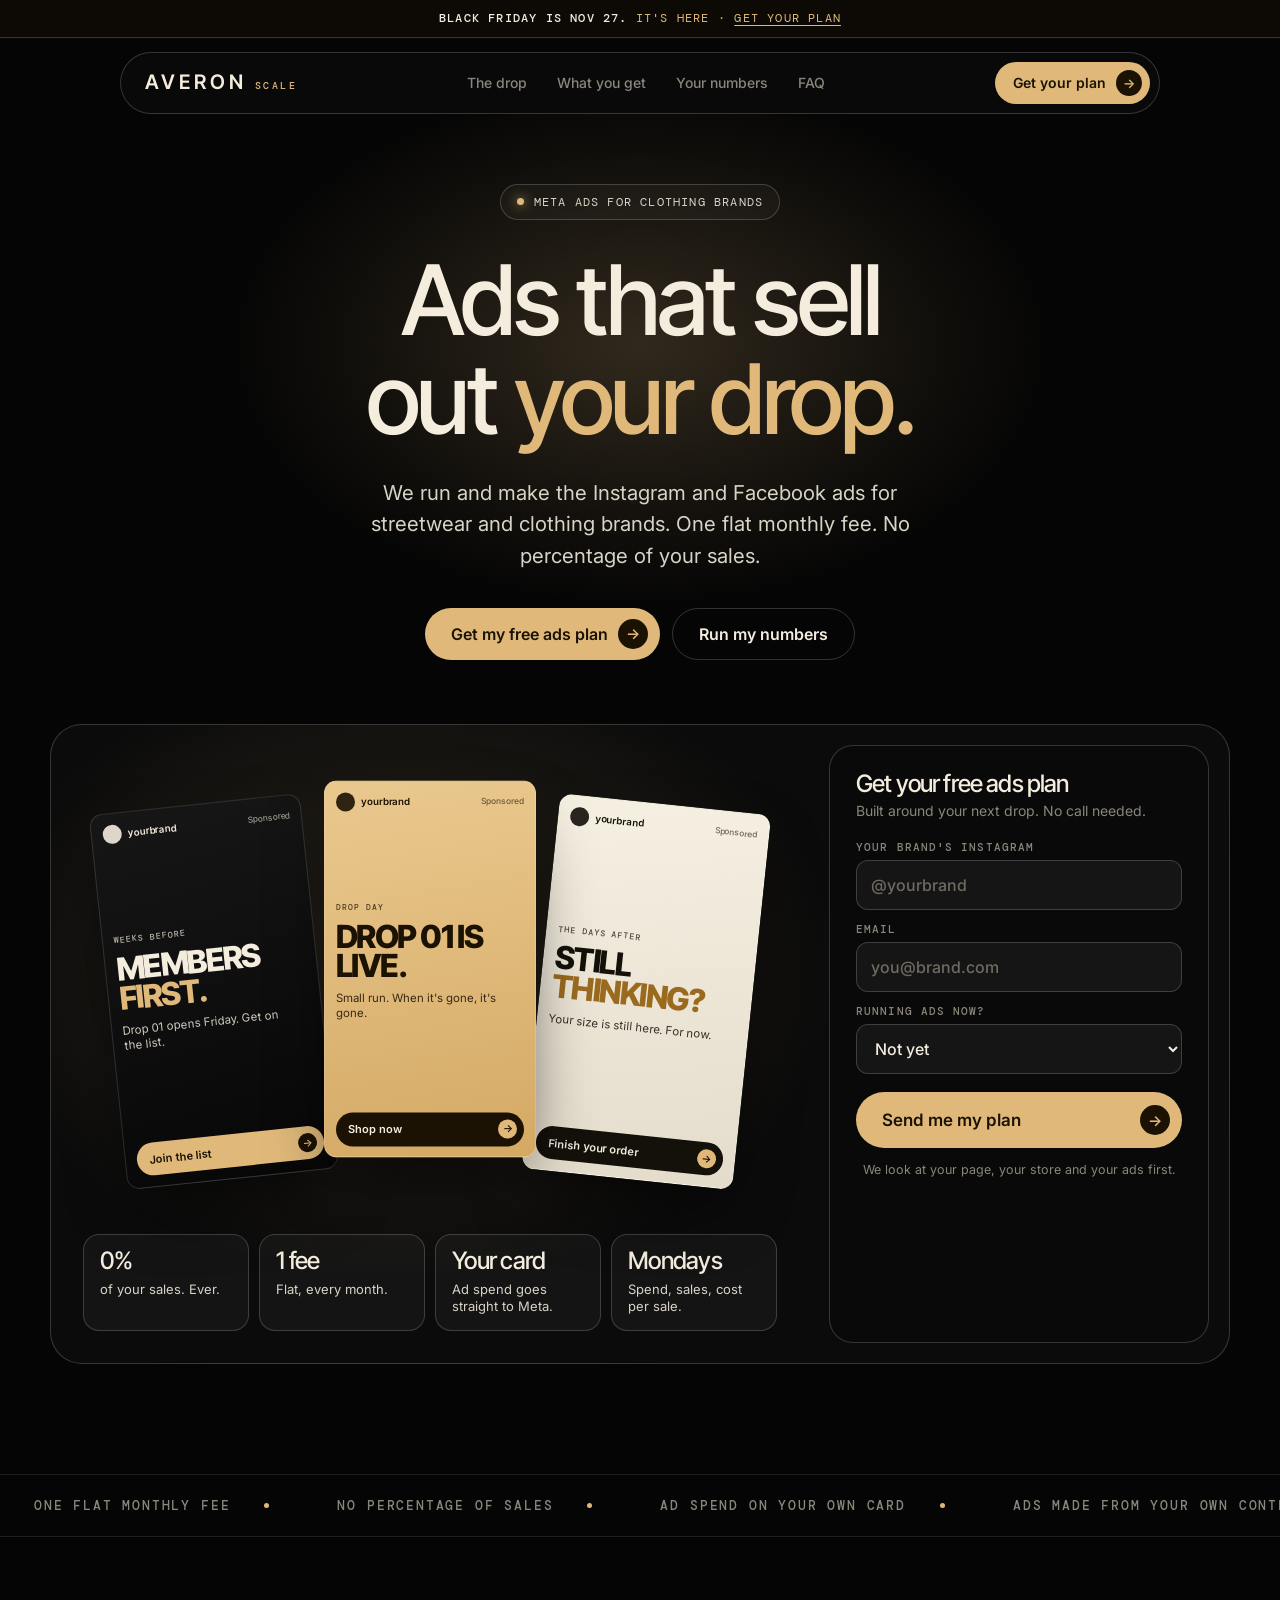
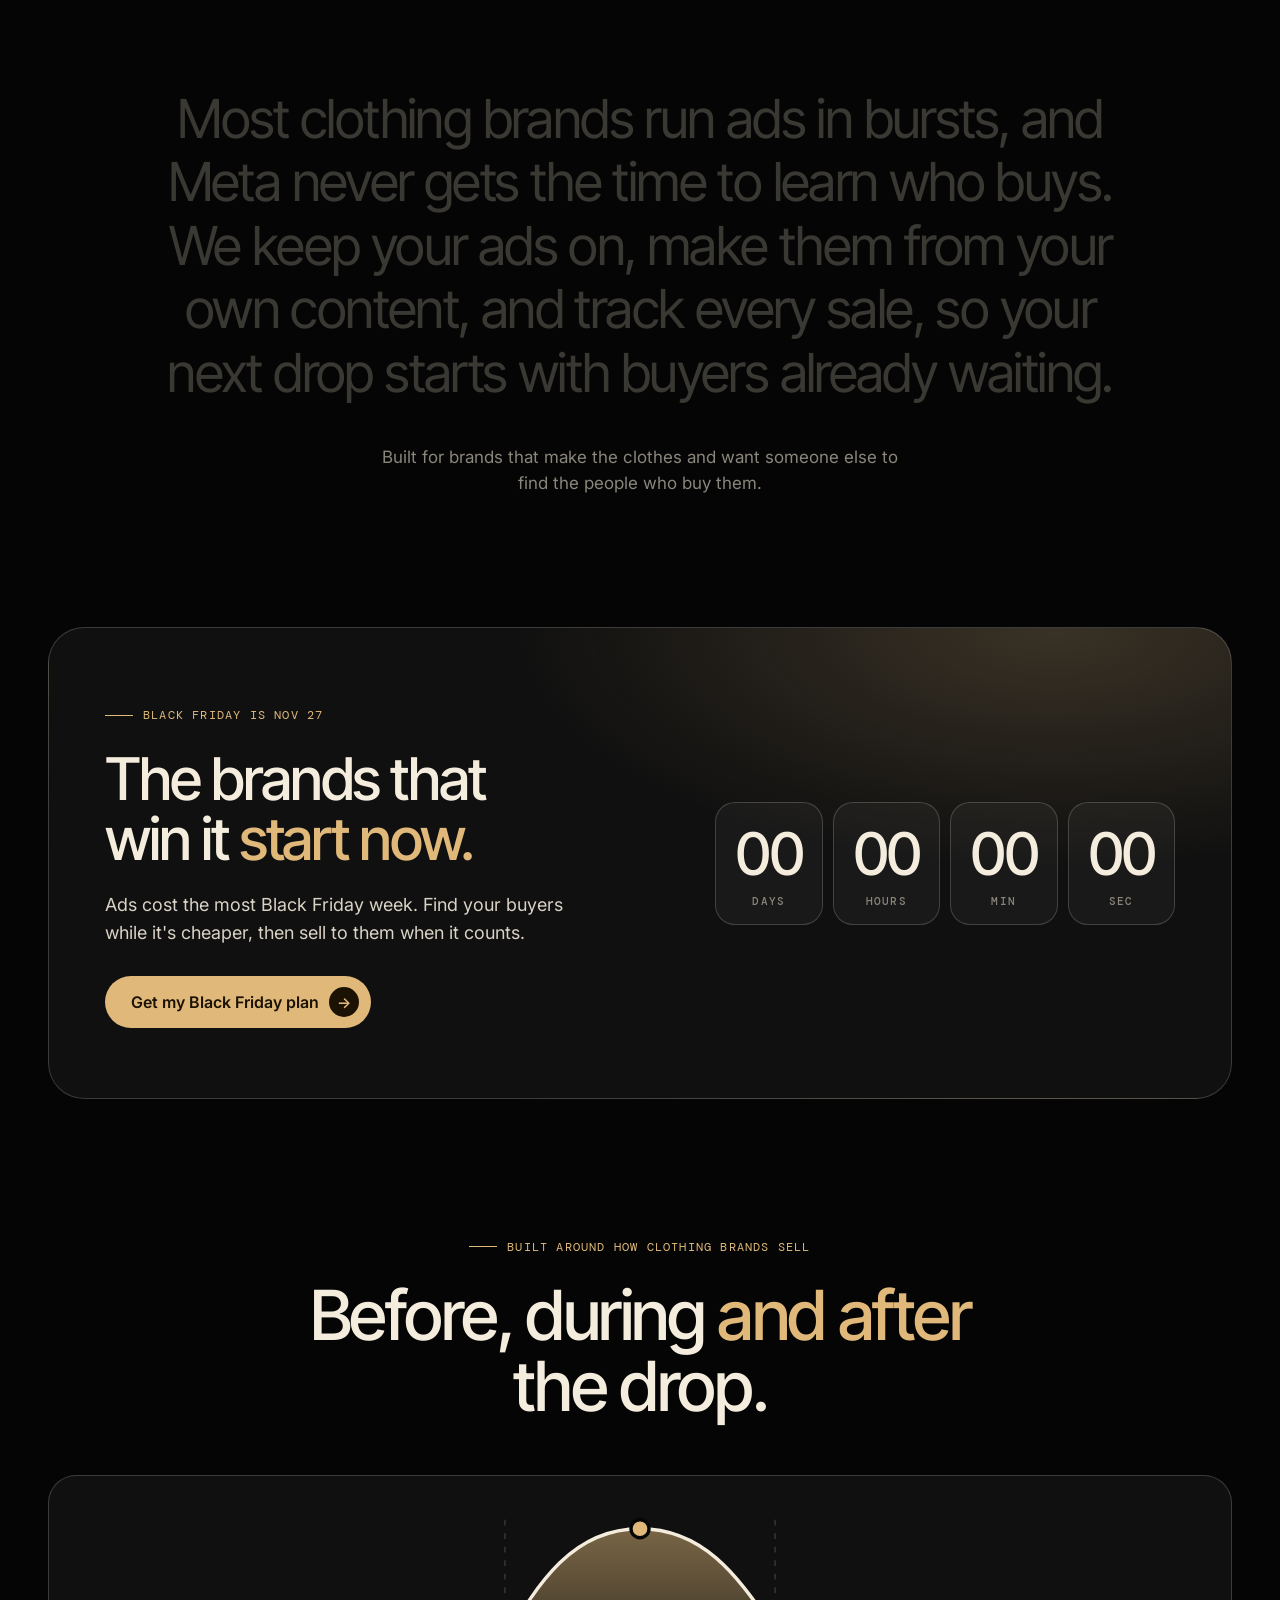
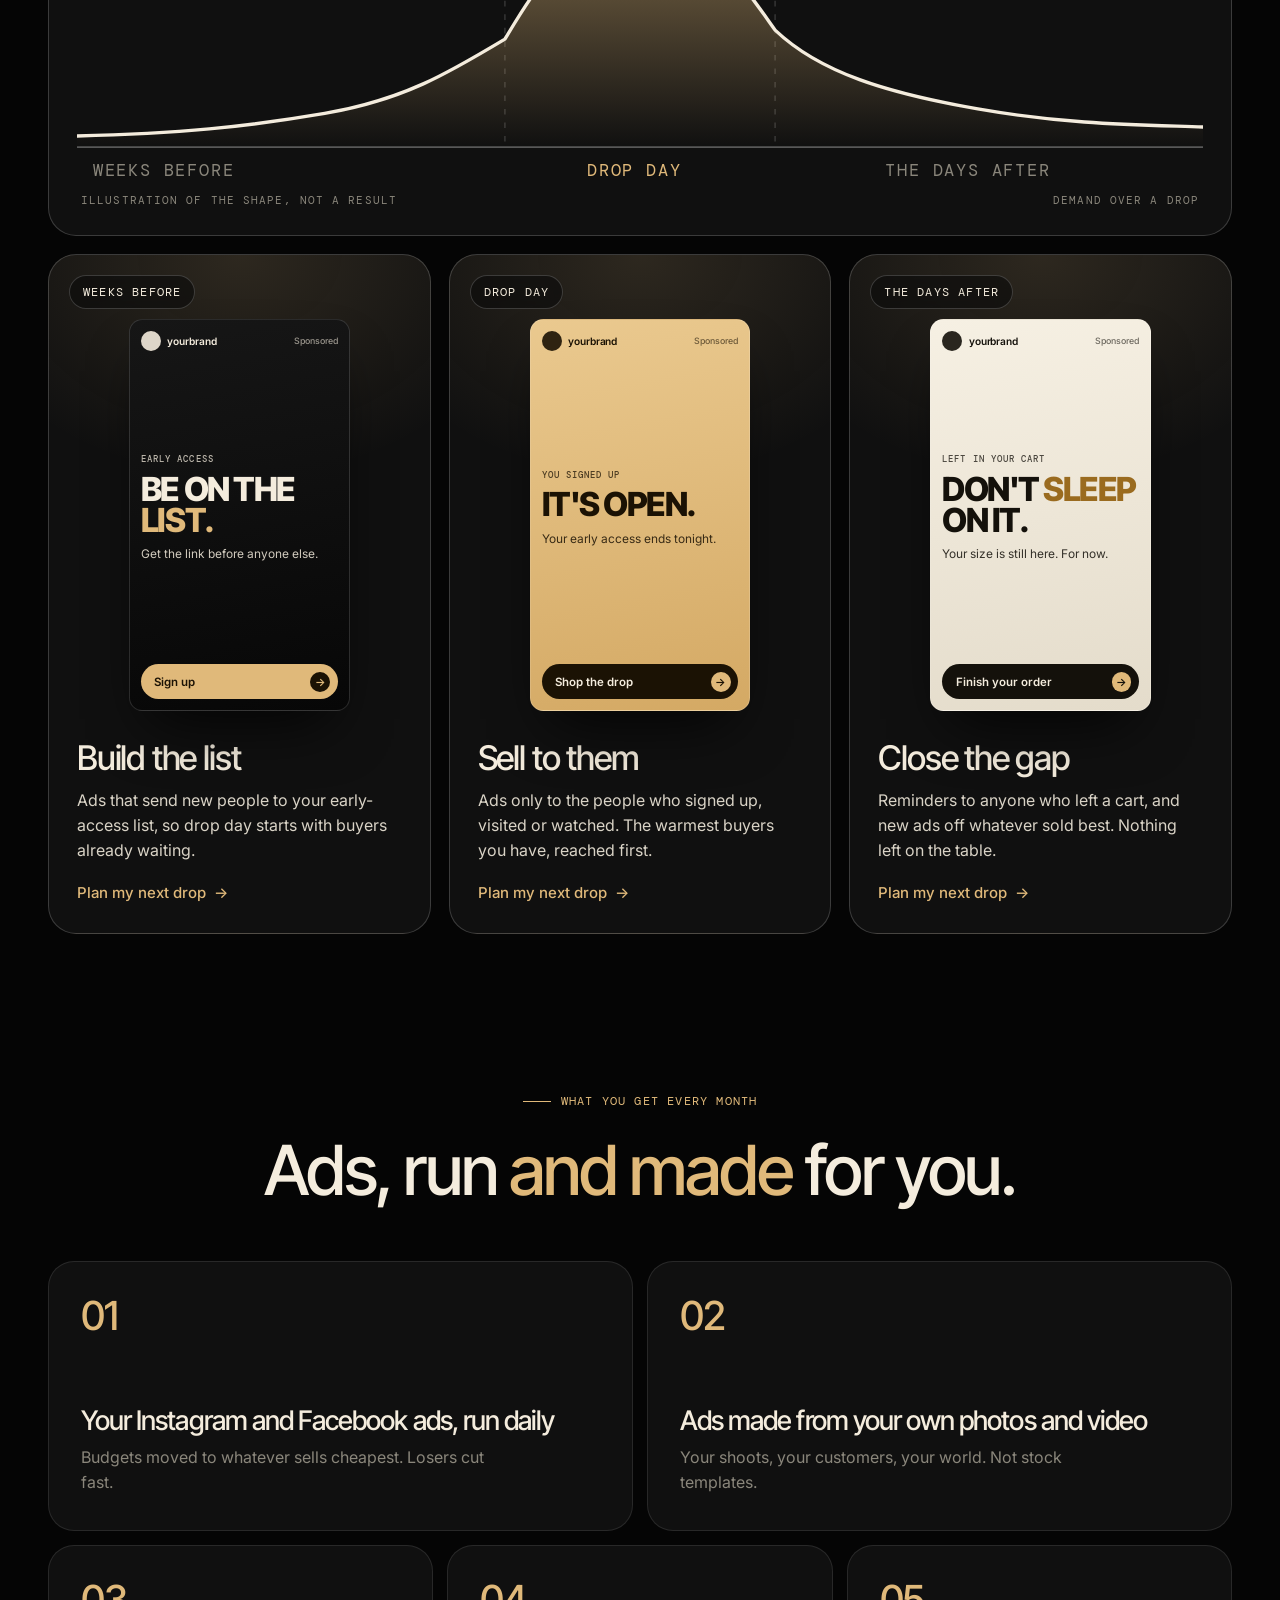
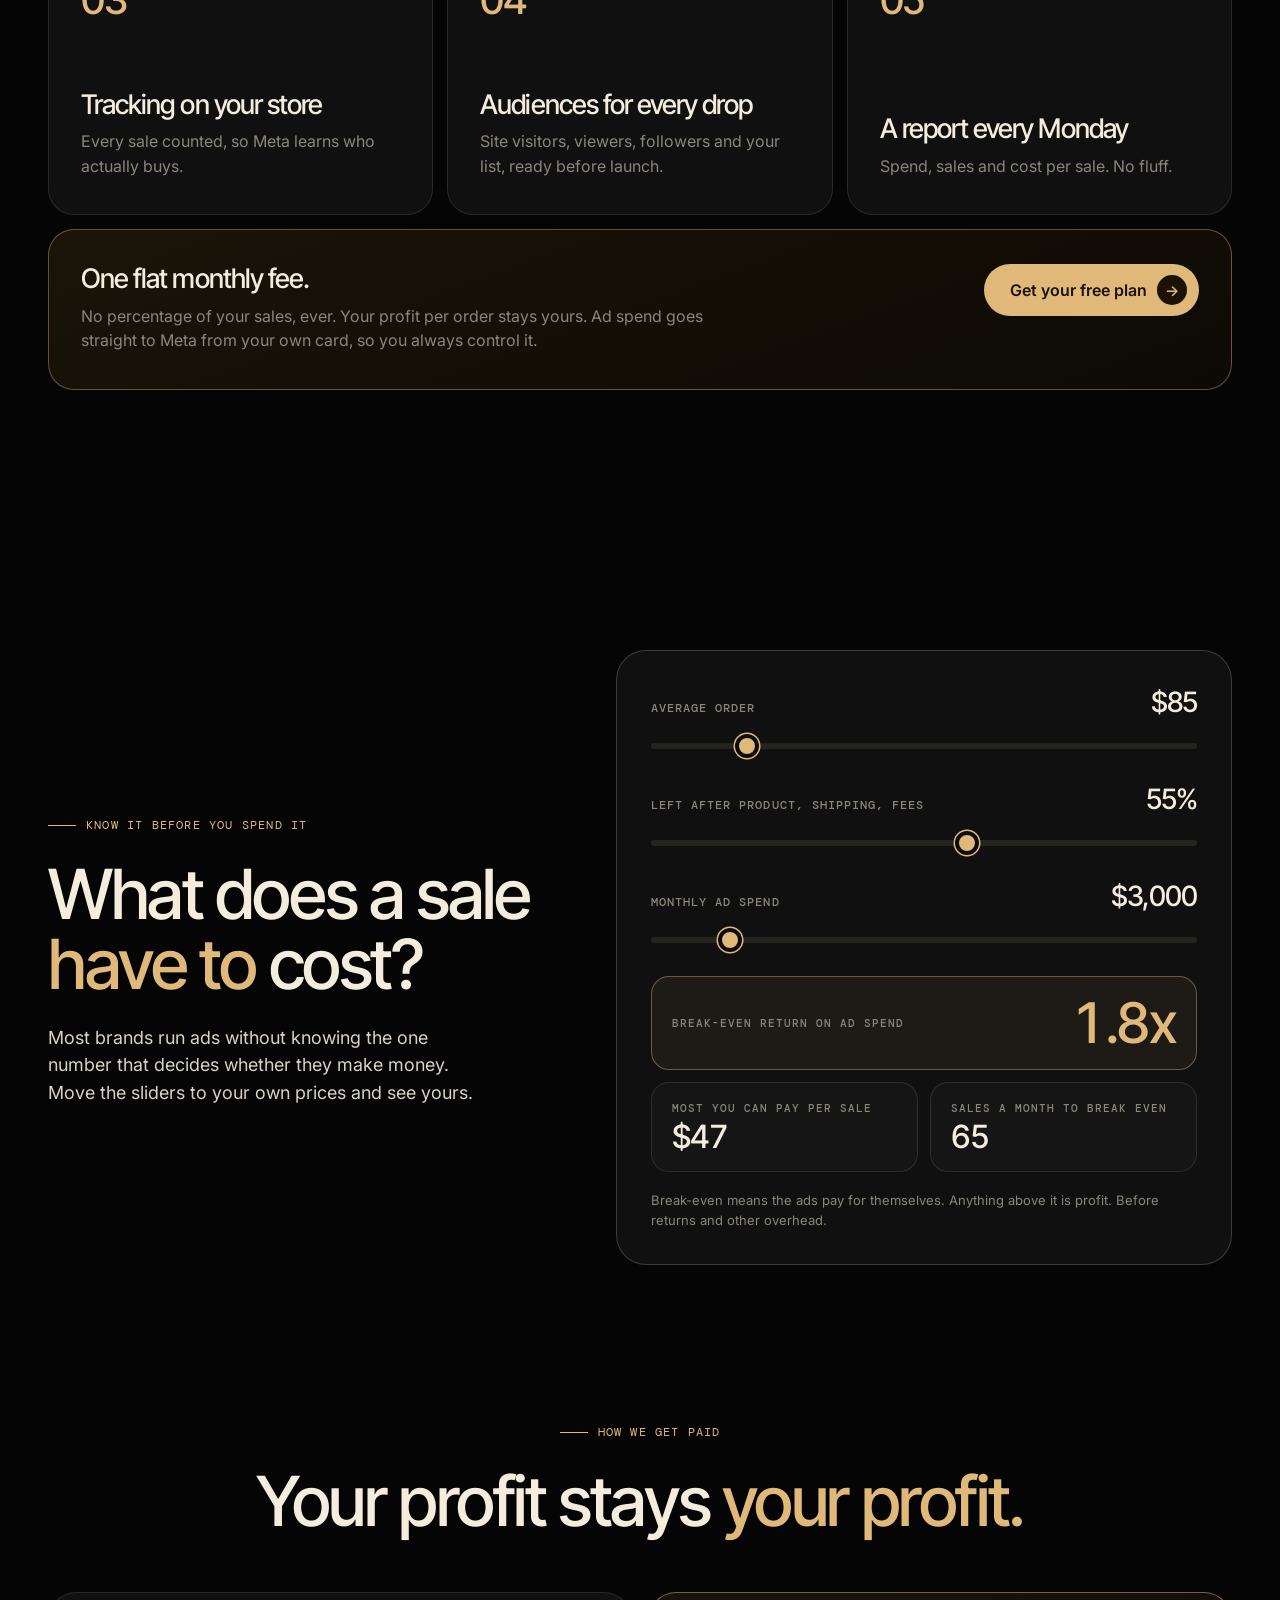
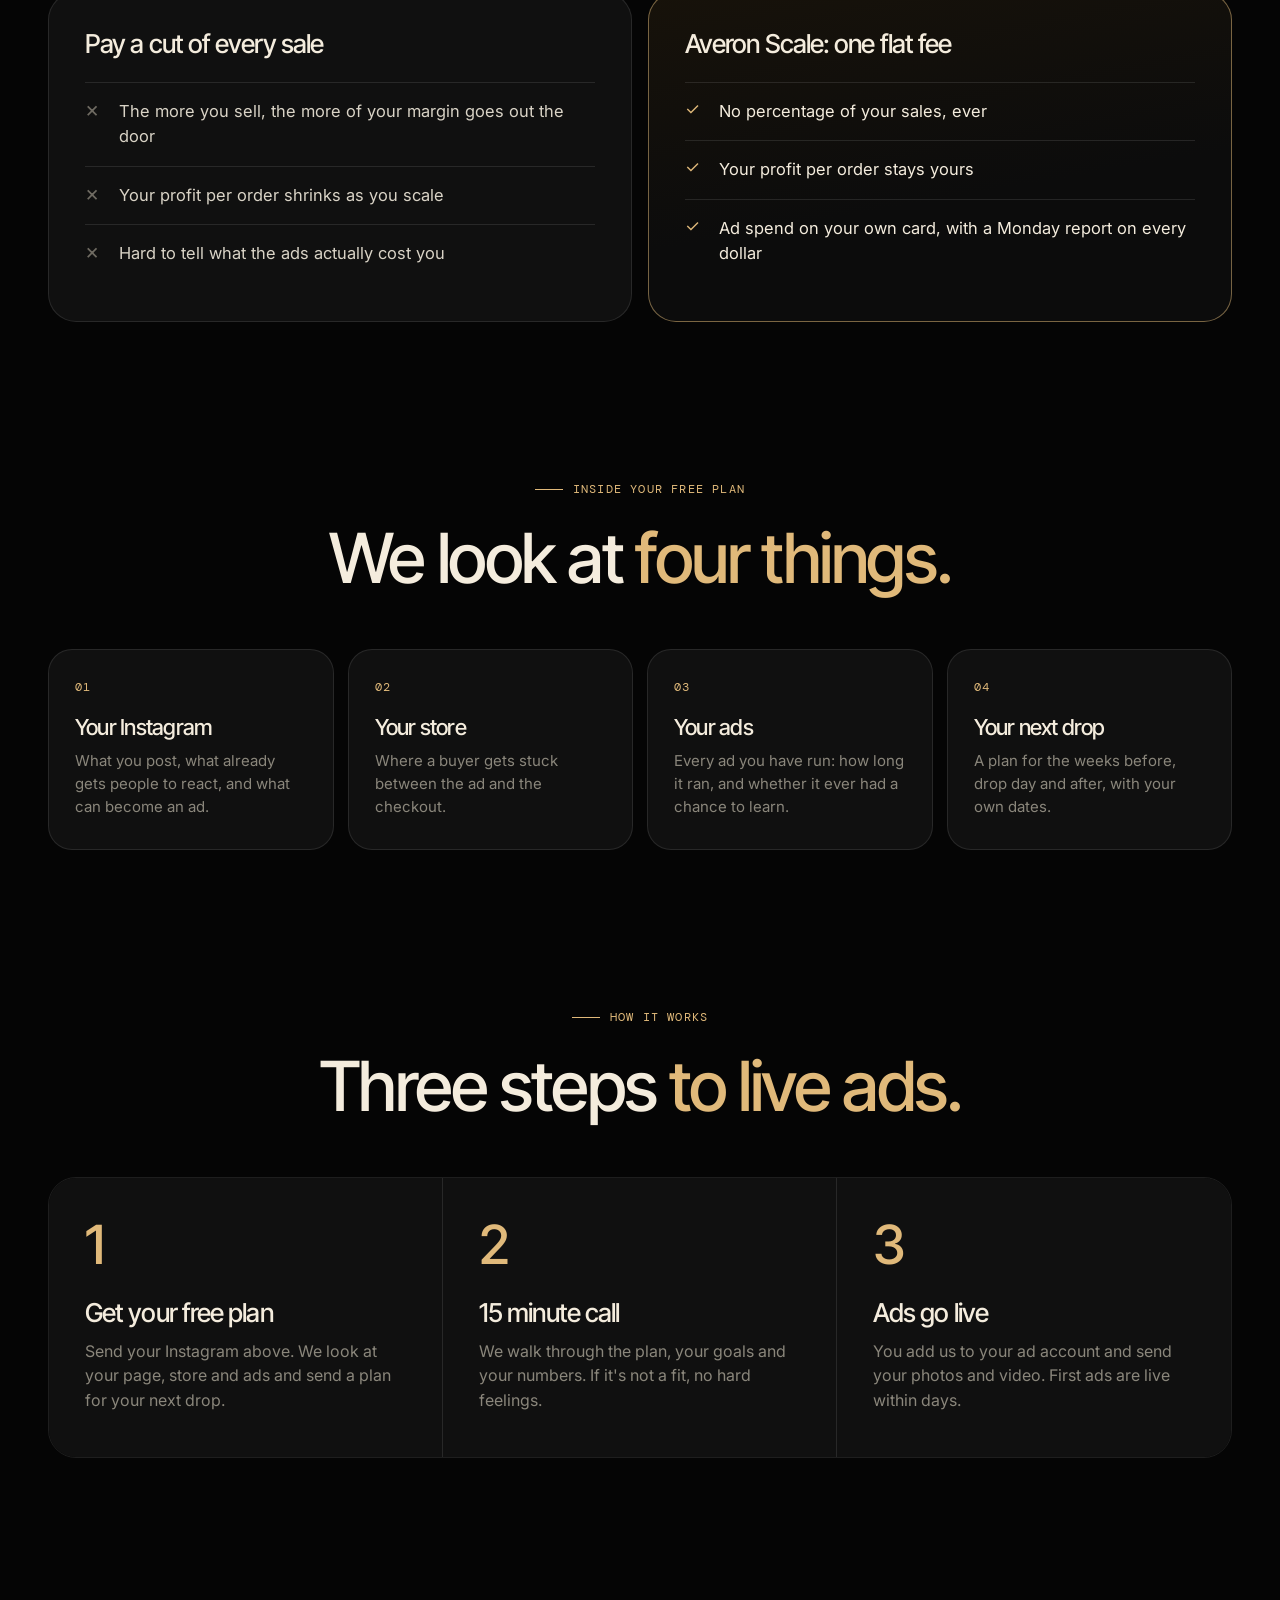
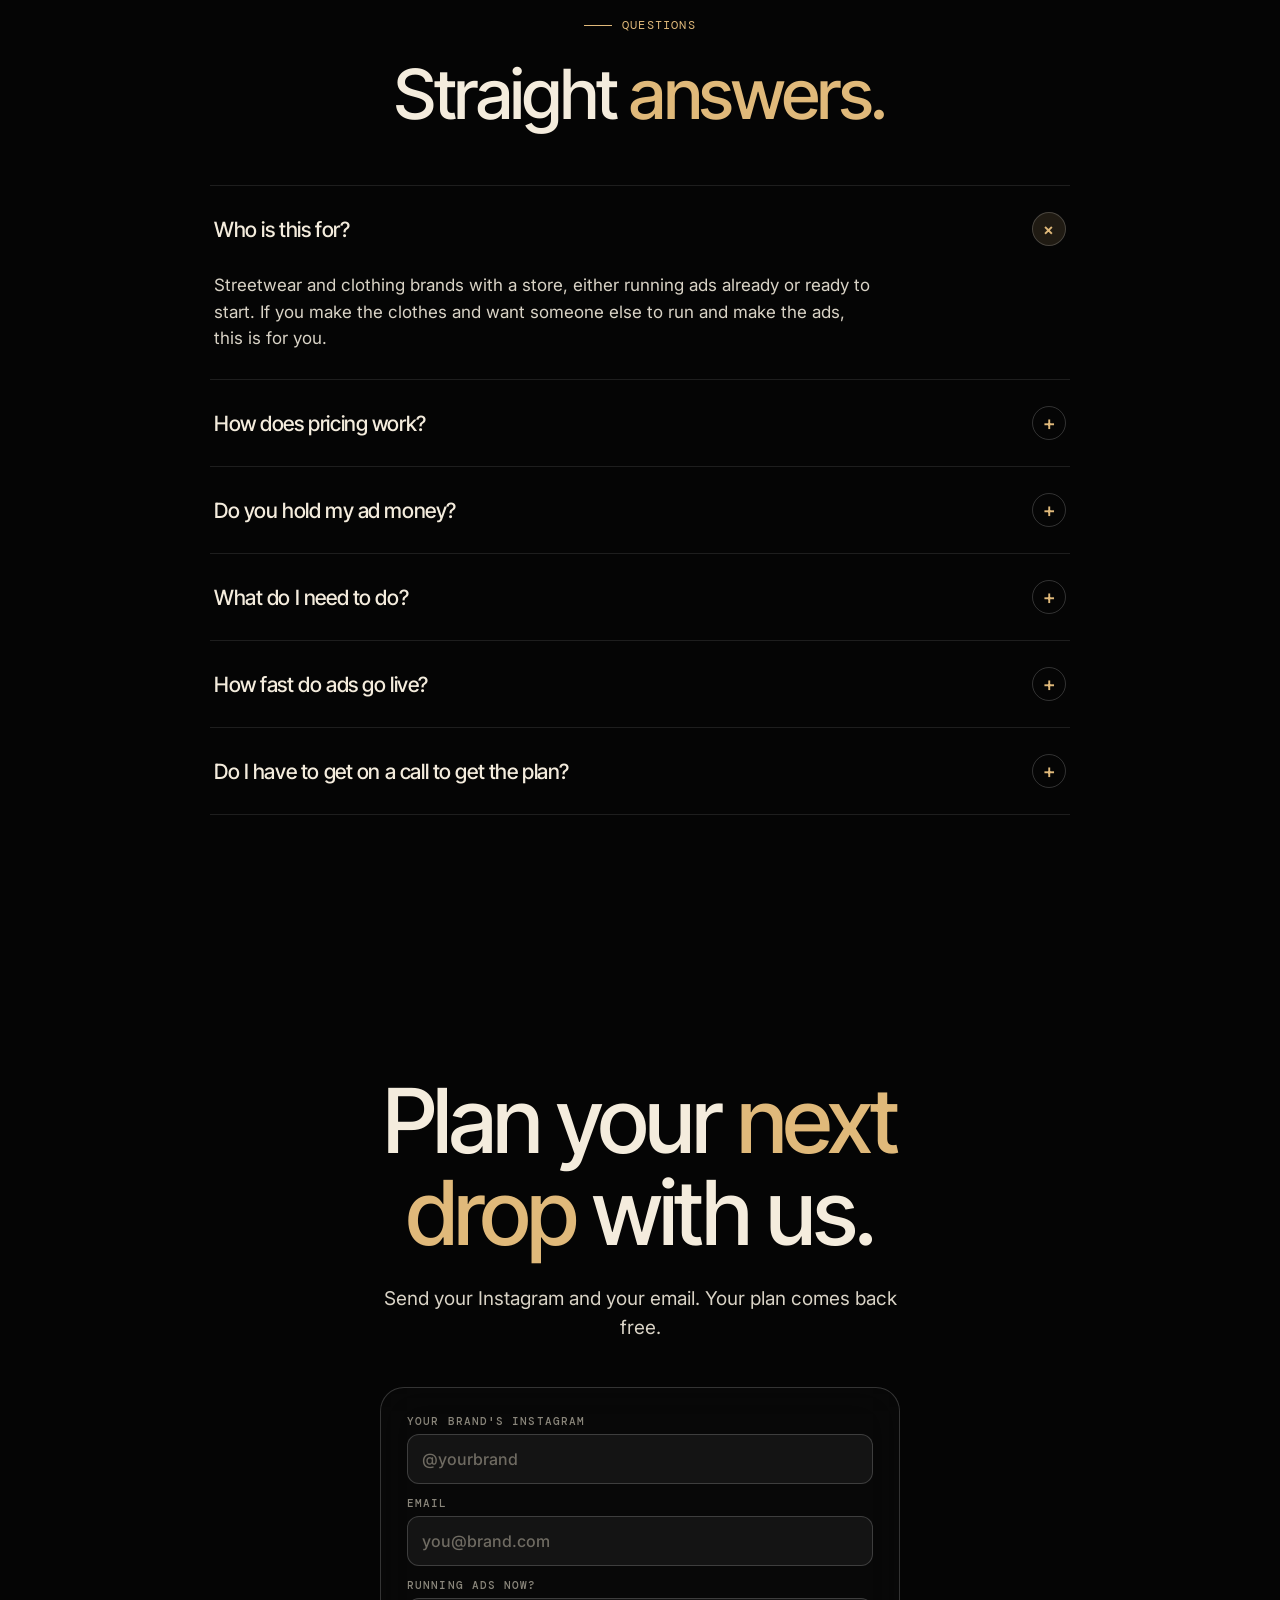
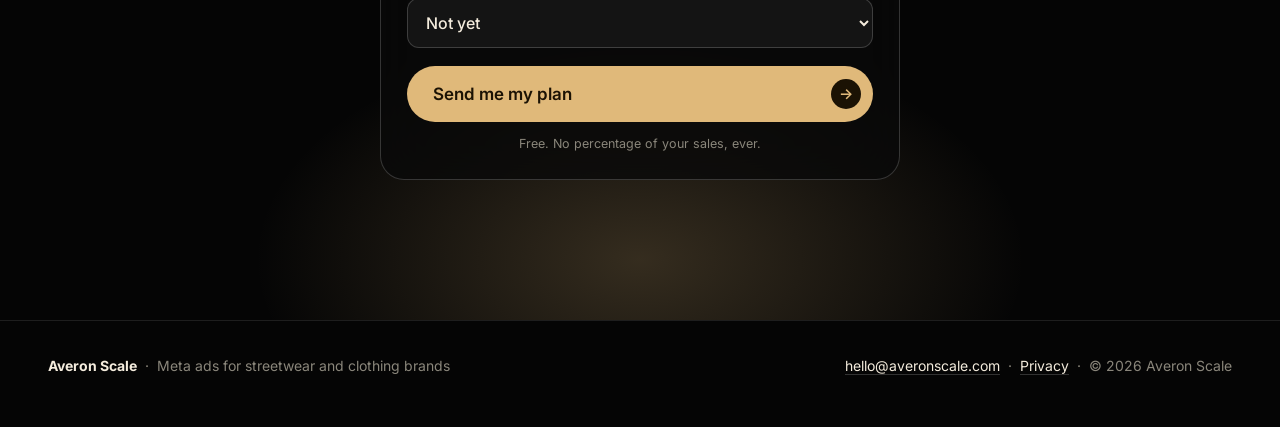
==== index.html @ 940996f6 "Tag every plan request with its source and fire a Lead event when a pixel is present Co-Authored-By:" ====
<!doctype html>
<html lang="en">
<head>
<meta charset="utf-8">
<meta name="viewport" content="width=device-width, initial-scale=1">
<title>Averon Scale | Meta ads for clothing brands</title>
<meta name="description" content="Averon Scale runs and makes Meta ads for streetwear and clothing brands. One flat monthly fee. No percentage of your sales.">
<meta property="og:title" content="Averon Scale | Meta ads for clothing brands">
<meta property="og:description" content="Ads run and made for streetwear and clothing brands. One flat monthly fee. No percentage of your sales.">
<meta property="og:image" content="https://averonscale.com/og.png">
<meta name="theme-color" content="#050505">
<link rel="icon" href="data:image/svg+xml,%3Csvg xmlns='http://www.w3.org/2000/svg' viewBox='0 0 32 32'%3E%3Crect width='32' height='32' rx='8' fill='%23050505'/%3E%3Cpath d='M16 6 6 26h5l5-11 5 11h5z' fill='%23e0b97a'/%3E%3C/svg%3E">
<link rel="preconnect" href="https://fonts.googleapis.com">
<link rel="preconnect" href="https://fonts.gstatic.com" crossorigin>
<link href="https://fonts.googleapis.com/css2?family=Inter+Tight:wght@300;400;500;600;700&family=Inter:wght@400;500;600&family=DM+Mono:wght@400;500&display=swap" rel="stylesheet">
<style>
  :root {
    --bg: #050505;
    --bg2: #0b0b0b;
    --card: #101010;
    --line: rgba(255,255,255,.10);
    --line2: rgba(255,255,255,.18);
    --cream: #f4ecdd;
    --text: #d9d3c6;
    --mute: #8a867b;
    --gold: #e0b97a;
    --gold-ink: #1b1204;
    --head: "Inter Tight", "Helvetica Neue", Arial, sans-serif;
    --body: "Inter", "Helvetica Neue", Arial, sans-serif;
    --mono: "DM Mono", ui-monospace, Menlo, monospace;
  }
  * { box-sizing: border-box; margin: 0; padding: 0; }
  html { scroll-behavior: smooth; scroll-padding-top: 100px; }
  body { font-family: var(--body); color: var(--text); background: var(--bg); -webkit-font-smoothing: antialiased; line-height: 1.55; overflow-x: hidden; }
  a { color: inherit; text-decoration: none; }
  i, em, cite, address { font-style: normal; }
  img { display: block; max-width: 100%; }
  .wrap { max-width: 1240px; margin: 0 auto; padding-inline: 28px; }
  h1, h2, h3 { font-family: var(--head); font-weight: 500; color: var(--cream); letter-spacing: -0.035em; line-height: 1.02; text-wrap: balance; }
  h1 em, h2 em { font-style: normal; font-weight: 500; color: var(--gold); }
  .mono { font-family: var(--mono); font-size: 12px; letter-spacing: .1em; text-transform: uppercase; }
  :focus-visible { outline: 2px solid var(--gold); outline-offset: 3px; }

  /* buttons */
  .btn { display: inline-flex; align-items: center; justify-content: center; gap: 10px; background: var(--gold); color: var(--gold-ink); height: 52px; padding: 0 12px 0 26px; border-radius: 999px; border: 0; font: 600 16px var(--body); cursor: pointer; white-space: nowrap; transition: transform .2s, background .2s, box-shadow .2s; box-shadow: 0 0 0 0 rgba(224,185,122,.0); }
  .btn i { width: 30px; height: 30px; border-radius: 50%; background: var(--gold-ink); color: var(--gold); display: grid; place-items: center; font-style: normal; font-size: 15px; transition: transform .2s; }
  .btn:hover { transform: translateY(-2px); box-shadow: 0 10px 40px -8px rgba(224,185,122,.55); background: #ecc88f; }
  .btn:hover i { transform: translateX(3px); }
  .btn.ghost { background: transparent; color: var(--cream); border: 1px solid var(--line2); padding: 0 26px; box-shadow: none; }
  .btn.ghost:hover { background: rgba(255,255,255,.06); }
  .btn.sm { height: 42px; padding: 0 8px 0 18px; font-size: 14px; }
  .btn.sm i { width: 26px; height: 26px; font-size: 13px; }
  .btn[disabled] { opacity: .6; cursor: wait; }

  /* announce bar + nav */
  .announce { background: #0d0a05; border-bottom: 1px solid rgba(224,185,122,.25); text-align: center; padding: 9px 16px; color: var(--gold); }
  .announce a { text-decoration: underline; text-underline-offset: 3px; }
  .announce b { font-weight: 500; color: var(--cream); }
  .nav-wrap { position: sticky; top: 14px; z-index: 50; padding: 14px 20px 0; }
  .nav { max-width: 1040px; margin: 0 auto; display: flex; align-items: center; justify-content: space-between; gap: 16px; padding: 9px 9px 9px 24px; background: rgba(12,12,12,.72); backdrop-filter: blur(16px) saturate(1.3); -webkit-backdrop-filter: blur(16px) saturate(1.3); border: 1px solid var(--line2); border-radius: 999px; }
  .logo { font-family: var(--head); font-weight: 600; font-size: 20px; color: var(--cream); letter-spacing: .2em; display: flex; align-items: baseline; gap: 8px; }
  .logo small { font: 500 10px var(--mono); letter-spacing: .24em; color: var(--gold); }
  .links { display: flex; gap: 30px; font-size: 14px; font-weight: 500; }
  .links a { color: var(--mute); transition: color .2s; }
  .links a:hover { color: var(--cream); }

  /* hero */
  html { overflow-x: clip; }
  .hero { position: relative; text-align: center; padding-block: 70px 40px; overflow-x: clip; }
  .hero::before { content: ""; position: absolute; left: 50%; top: -120px; transform: translateX(-50%); width: 1100px; height: 700px; background: radial-gradient(closest-side, rgba(224,185,122,.20), rgba(224,185,122,.05) 55%, transparent 75%); pointer-events: none; z-index: 0; }
  .hero > * { position: relative; z-index: 1; }
  .badge { display: inline-flex; align-items: center; gap: 10px; border: 1px solid var(--line2); background: rgba(255,255,255,.03); border-radius: 999px; padding: 8px 16px; color: var(--text); margin-bottom: 30px; }
  .badge::before { content: ""; width: 7px; height: 7px; border-radius: 50%; background: var(--gold); box-shadow: 0 0 12px var(--gold); }
  .hero h1 { font-size: clamp(46px, 7.6vw, 108px); max-width: 1000px; margin: 0 auto; }
  .hero .sub { font-size: clamp(17px, 1.6vw, 21px); max-width: 600px; margin: 28px auto 0; color: var(--text); }
  .hero .cta { display: flex; gap: 12px; justify-content: center; margin-top: 36px; flex-wrap: wrap; }

  .panel { position: relative; margin: 64px auto 0; max-width: 1180px; border: 1px solid var(--line2); border-radius: 32px; overflow: hidden; min-height: 640px; background: radial-gradient(640px 460px at 30% 38%, rgba(224,185,122,.17), transparent 68%), #0b0b0b; display: grid; grid-template-columns: 1fr 420px; align-items: stretch; text-align: left; }
  .panel > * { position: relative; }
  .lcol { display: flex; flex-direction: column; justify-content: space-between; gap: 26px; padding: 36px 32px 32px; }
  .stack { position: relative; flex: 1; min-height: 360px; }
  .stack .mock { position: absolute; width: 212px; top: 50%; left: 50%; box-shadow: 0 30px 70px -20px rgba(0,0,0,.8); transition: transform .45s cubic-bezier(.2,.7,.2,1); }
  .stack .mock:nth-child(1) { transform: translate(-152%, -48%) rotate(-6deg); }
  .stack .mock:nth-child(2) { transform: translate(-50%, -54%); z-index: 2; }
  .stack .mock:nth-child(3) { transform: translate(52%, -48%) rotate(6deg); }
  .panel:hover .stack .mock:nth-child(1) { transform: translate(-158%, -51%) rotate(-8deg); }
  .panel:hover .stack .mock:nth-child(3) { transform: translate(58%, -51%) rotate(8deg); }
  .facts { display: grid; grid-template-columns: repeat(4, 1fr); gap: 10px; }
  .fact { background: rgba(255,255,255,.04); border: 1px solid var(--line2); border-radius: 16px; padding: 14px 16px; }
  .fact b { display: block; font: 500 24px var(--head); letter-spacing: -.03em; color: var(--cream); line-height: 1; }

  /* ad creatives built in code */
  .mock { aspect-ratio: 9 / 16; border-radius: calc(var(--u, 2.1px) * 6); overflow: hidden; display: flex; flex-direction: column; justify-content: space-between; padding: calc(var(--u, 2.1px) * 5); position: relative; border: 1px solid rgba(255,255,255,.14); text-align: left; }
  .mock .mk-top { display: flex; align-items: center; gap: calc(var(--u, 2.1px) * 3); font: 500 calc(var(--u, 2.1px) * 4.6) var(--body); }
  .mock .mk-top i { width: calc(var(--u, 2.1px) * 9); height: calc(var(--u, 2.1px) * 9); border-radius: 50%; background: currentColor; opacity: .9; flex: none; }
  .mock .mk-top b { font-weight: 600; letter-spacing: -.01em; }
  .mock .mk-top span { margin-left: auto; opacity: .6; font-size: calc(var(--u, 2.1px) * 4); }
  .mock .mk-body small { display: block; font: 500 calc(var(--u, 2.1px) * 4) var(--mono); letter-spacing: .12em; text-transform: uppercase; opacity: .75; margin-bottom: calc(var(--u, 2.1px) * 4); }
  .mock .mk-body h4 { font: 800 calc(var(--u, 2.1px) * 15)/.92 var(--head); letter-spacing: -.045em; text-transform: uppercase; }
  .mock .mk-body p { font-size: calc(var(--u, 2.1px) * 5.4); line-height: 1.3; margin: calc(var(--u, 2.1px) * 5) 0 0; color: inherit; opacity: .85; max-width: 90%; }
  .mock .mk-cta { display: flex; justify-content: space-between; align-items: center; border-radius: 99px; padding: calc(var(--u, 2.1px) * 3.4) calc(var(--u, 2.1px) * 3.4) calc(var(--u, 2.1px) * 3.4) calc(var(--u, 2.1px) * 6); font: 600 calc(var(--u, 2.1px) * 5.2) var(--body); }
  .mock .mk-cta u { text-decoration: none; width: calc(var(--u, 2.1px) * 9); height: calc(var(--u, 2.1px) * 9); border-radius: 50%; display: grid; place-items: center; font-size: calc(var(--u, 2.1px) * 5); }
  .mock.m-black { background: linear-gradient(170deg, #161616, #070707); color: var(--cream); }
  .mock.m-black .mk-body h4 em { font-style: normal; color: var(--gold); }
  .mock.m-black .mk-cta { background: var(--gold); color: var(--gold-ink); } .mock.m-black .mk-cta u { background: var(--gold-ink); color: var(--gold); }
  .mock.m-gold { background: linear-gradient(170deg, #eac98f, #d4a964); color: #1b1204; }
  .mock.m-gold .mk-cta { background: #1b1204; color: #f4ecdd; } .mock.m-gold .mk-cta u { background: var(--gold); color: #1b1204; }
  .mock.m-bone { background: linear-gradient(170deg, #f6f0e3, #e4dccb); color: #14110b; }
  .mock.m-bone .mk-body h4 em { font-style: normal; color: #9a6b1f; }
  .mock.m-bone .mk-cta { background: #14110b; color: #f4ecdd; } .mock.m-bone .mk-cta u { background: #e0b97a; color: #14110b; }
  .mock .ex { position: absolute; top: calc(var(--u, 2.1px) * 5); right: calc(var(--u, 2.1px) * 5); display: none; }
  .fact span { display: block; margin-top: 8px; font-size: 13px; color: var(--text); line-height: 1.35; }
  .plan { margin: 20px; background: rgba(10,10,10,.78); backdrop-filter: blur(22px); -webkit-backdrop-filter: blur(22px); border: 1px solid var(--line2); border-radius: 24px; padding: 26px; }
  .plan h3 { font-size: 24px; margin-bottom: 4px; }
  .plan .lead { font-size: 14px; color: var(--mute); margin-bottom: 18px; }
  .plan .field { display: flex; flex-direction: column; gap: 6px; margin-bottom: 12px; }
  .plan label { font: 500 11px var(--mono); letter-spacing: .1em; text-transform: uppercase; color: var(--mute); }
  .plan input, .plan select { height: 50px; border: 1px solid var(--line2); border-radius: 12px; padding: 0 14px; font: 500 16px var(--body); color: var(--cream); background: rgba(255,255,255,.05); outline: none; width: 100%; transition: border-color .2s, background .2s; }
  .plan select option { color: #111; }
  .plan input::placeholder { color: #6f6b62; }
  .plan input:focus, .plan select:focus { border-color: var(--gold); background: rgba(255,255,255,.08); }
  .plan .btn { width: 100%; justify-content: space-between; height: 56px; padding-left: 26px; font-size: 17px; margin-top: 6px; }
  .plan .note { font-size: 12.5px; color: var(--mute); margin-top: 12px; text-align: center; }
  .plan .done { display: none; font: 500 20px var(--head); color: var(--cream); padding: 22px 4px; line-height: 1.3; }

  /* marquee */
  .marq { border-block: 1px solid var(--line); overflow: hidden; margin-top: 70px; }
  .marq-track { display: flex; width: max-content; animation: slide 40s linear infinite; }
  .marq span { font: 500 13px var(--mono); letter-spacing: .14em; text-transform: uppercase; color: var(--mute); padding: 22px 34px; white-space: nowrap; display: flex; align-items: center; gap: 34px; }
  .marq span::after { content: ""; width: 5px; height: 5px; background: var(--gold); border-radius: 50%; }
  @keyframes slide { to { transform: translateX(-50%); } }

  section { padding-block: 130px; }
  .eyebrow { display: inline-flex; align-items: center; gap: 10px; color: var(--gold); margin-bottom: 24px; }
  .eyebrow::before { content: ""; width: 28px; height: 1px; background: var(--gold); }
  .center { text-align: center; }
  h2 { font-size: clamp(36px, 5.4vw, 78px); }

  /* statement (scroll fill) */
  .statement { padding-block: 150px 130px; }
  .fill { font: 400 clamp(28px, 4.2vw, 60px)/1.18 var(--head); letter-spacing: -.03em; max-width: 1060px; margin: 0 auto; text-align: center; text-wrap: balance; }
  .fill span { color: #3a3833; transition: color .35s ease; }
  .fill span.on { color: var(--cream); }
  .fill-sub { text-align: center; color: var(--mute); max-width: 520px; margin: 40px auto 0; font-size: 17px; }

  /* countdown */
  .bf-card { position: relative; border: 1px solid var(--line2); border-radius: 36px; padding: 70px 56px; overflow: hidden; background: radial-gradient(900px 400px at 85% 0%, rgba(224,185,122,.20), transparent 60%), var(--card); display: grid; grid-template-columns: 1.1fr .9fr; gap: 48px; align-items: center; }
  .bf-card h2 { font-size: clamp(34px, 4.6vw, 66px); }
  .bf-card p { margin: 22px 0 30px; max-width: 480px; font-size: 18px; }
  .clock { display: grid; grid-template-columns: repeat(4, 1fr); gap: 10px; }
  .clock div { background: rgba(255,255,255,.04); border: 1px solid var(--line2); border-radius: 20px; padding: 22px 6px 16px; text-align: center; }
  .clock b { display: block; font: 500 clamp(34px, 4.6vw, 62px)/1 var(--head); letter-spacing: -.04em; color: var(--cream); font-variant-numeric: tabular-nums; }
  .clock small { display: block; margin-top: 10px; font: 500 11px var(--mono); letter-spacing: .12em; text-transform: uppercase; color: var(--mute); }

  /* drop */
  .curve { border: 1px solid var(--line2); border-radius: 28px; background: var(--card); padding: 28px 28px 14px; margin-top: 54px; }
  .curve svg { width: 100%; height: auto; display: block; }
  .curve .cap { display: flex; justify-content: space-between; color: var(--mute); padding: 6px 4px 12px; font-size: 11px; }
  .phases { display: grid; grid-template-columns: repeat(3, 1fr); gap: 18px; margin-top: 18px; }
  .pc { position: relative; border-radius: 28px; overflow: hidden; display: flex; flex-direction: column; border: 1px solid var(--line2); background: radial-gradient(420px 320px at 50% 0%, rgba(224,185,122,.14), transparent 70%), var(--card); }
  .pc .chip { position: absolute; top: 20px; left: 20px; z-index: 3; border: 1px solid var(--line2); background: rgba(10,10,10,.6); backdrop-filter: blur(10px); border-radius: 999px; padding: 7px 13px; color: var(--cream); }
  .pc .stage { display: grid; place-items: center; padding: 64px 0 8px; }
  .pc .stage .mock { width: 58%; max-width: 230px; box-shadow: 0 30px 60px -22px rgba(0,0,0,.85); transition: transform .4s cubic-bezier(.2,.7,.2,1); }
  .pc:hover .stage .mock { transform: translateY(-6px) rotate(-1.5deg); }
  .pc .tx { padding: 22px 28px 28px; }
  .pc h3 { font-size: 34px; }
  .pc p { margin: 12px 0 18px; font-size: 16px; color: var(--text); }
  .pc a { color: var(--gold); font-weight: 500; font-size: 15px; display: inline-flex; gap: 8px; align-items: center; }
  .pc a:hover { gap: 12px; }
  .pc a { transition: gap .2s; }

  /* bento */
  .bento { display: grid; grid-template-columns: repeat(6, 1fr); gap: 14px; margin-top: 56px; }
  .bx { position: relative; border: 1px solid var(--line); border-radius: 26px; background: var(--card); padding: 34px 32px 36px; min-height: 270px; display: flex; flex-direction: column; justify-content: space-between; overflow: hidden; transition: border-color .25s; --mx: 50%; --my: 0%; }
  .bx::before { content: ""; position: absolute; inset: 0; background: radial-gradient(420px circle at var(--mx) var(--my), rgba(224,185,122,.13), transparent 60%); opacity: 0; transition: opacity .3s; pointer-events: none; }
  .bx:hover { border-color: rgba(224,185,122,.45); }
  .bx:hover::before { opacity: 1; }
  .bx .n { font: 500 40px/1 var(--head); letter-spacing: -.03em; color: var(--gold); }
  .bx h3 { font-size: 27px; margin: 36px 0 10px; line-height: 1.08; }
  .bx p { color: var(--mute); font-size: 16px; max-width: 420px; }
  .bx.s3 { grid-column: span 3; } .bx.s2 { grid-column: span 2; } .bx.s4 { grid-column: span 4; }
  .bx.fee { background: linear-gradient(160deg, #1a1408, #0d0a05); border-color: rgba(224,185,122,.4); }
  .bx.fee .btn { align-self: flex-start; margin-top: 22px; }

  /* calculator */
  .calc-grid { display: grid; grid-template-columns: .9fr 1.1fr; gap: 64px; align-items: center; }
  .calc-grid .lede { font-size: 18px; margin-top: 24px; max-width: 440px; }
  .calc { border: 1px solid var(--line2); border-radius: 30px; background: var(--card); padding: 34px; }
  .slider { margin-bottom: 26px; }
  .slider .top { display: flex; justify-content: space-between; align-items: baseline; margin-bottom: 12px; gap: 12px; }
  .slider label { font: 500 11.5px var(--mono); letter-spacing: .09em; text-transform: uppercase; color: var(--mute); }
  .slider output { font: 500 28px var(--head); color: var(--cream); letter-spacing: -.03em; }
  input[type=range] { -webkit-appearance: none; appearance: none; width: 100%; height: 6px; border-radius: 99px; background: #25231f; outline-offset: 8px; }
  input[type=range]::-webkit-slider-thumb { -webkit-appearance: none; width: 24px; height: 24px; border-radius: 50%; background: var(--gold); border: 4px solid #0b0b0b; box-shadow: 0 0 0 1.5px var(--gold); cursor: grab; }
  input[type=range]::-moz-range-thumb { width: 18px; height: 18px; border-radius: 50%; background: var(--gold); border: 4px solid #0b0b0b; box-shadow: 0 0 0 1.5px var(--gold); cursor: grab; }
  .out { display: grid; grid-template-columns: 1fr 1fr; gap: 12px; }
  .out .o { border: 1px solid var(--line); border-radius: 18px; padding: 18px 20px; background: rgba(255,255,255,.025); }
  .out .o.big { grid-column: 1 / -1; display: flex; justify-content: space-between; align-items: center; gap: 12px; border-color: rgba(224,185,122,.4); background: rgba(224,185,122,.07); }
  .out small { display: block; font: 500 11px var(--mono); letter-spacing: .09em; text-transform: uppercase; color: var(--mute); }
  .out b { display: block; font: 500 32px var(--head); letter-spacing: -.035em; color: var(--cream); margin-top: 6px; font-variant-numeric: tabular-nums; line-height: 1; }
  .out .big b { color: var(--gold); font-size: 56px; margin: 0; }
  .calc .fine { font-size: 13px; color: var(--mute); margin-top: 18px; }

  /* compare */
  .cmp { display: grid; grid-template-columns: 1fr 1fr; gap: 16px; margin-top: 56px; }
  .col { border: 1px solid var(--line); border-radius: 28px; padding: 38px 36px; background: var(--card); }
  .col.us { border-color: rgba(224,185,122,.5); background: linear-gradient(170deg, #17120a, #0c0c0c 60%); }
  .col h3 { font-size: 26px; margin-bottom: 24px; }
  .col ul { list-style: none; display: grid; gap: 0; }
  .col li { padding: 16px 0 16px 34px; border-top: 1px solid var(--line); position: relative; font-size: 16.5px; }
  .col li::before { content: "×"; position: absolute; left: 0; top: 14px; color: #6f6b62; font-size: 22px; line-height: 1.1; }
  .col.us li::before { content: "✓"; color: var(--gold); font-size: 17px; top: 17px; }
  .col.us li { color: var(--cream); }

  /* plan checks */
  .checks { display: grid; grid-template-columns: repeat(4, 1fr); gap: 14px; margin-top: 56px; }
  .ck { border: 1px solid var(--line); border-radius: 24px; padding: 28px 26px 30px; background: var(--card); }
  .ck h3 { font-size: 22px; margin: 18px 0 10px; line-height: 1.1; }
  .ck p { font-size: 15px; color: var(--mute); }
  .ck .mono { color: var(--gold); }

  /* steps */
  .steps { display: grid; grid-template-columns: repeat(3, 1fr); gap: 0; margin-top: 56px; border: 1px solid var(--line); border-radius: 28px; overflow: hidden; }
  .step { padding: 40px 36px 44px; background: var(--card); border-right: 1px solid var(--line); }
  .step:last-child { border-right: 0; }
  .step .n { font: 500 54px/1 var(--head); letter-spacing: -.04em; color: var(--gold); }
  .step h3 { font-size: 26px; margin: 28px 0 12px; }
  .step p { color: var(--mute); font-size: 16px; }

  /* faq */
  .faq { max-width: 860px; margin: 56px auto 0; border-top: 1px solid var(--line); }
  .faq details { border-bottom: 1px solid var(--line); }
  .faq summary { list-style: none; cursor: pointer; display: flex; justify-content: space-between; align-items: center; gap: 20px; padding: 26px 4px; font: 500 21px var(--head); color: var(--cream); letter-spacing: -.02em; }
  .faq summary::-webkit-details-marker { display: none; }
  .faq summary i { flex: none; width: 34px; height: 34px; border: 1px solid var(--line2); border-radius: 50%; display: grid; place-items: center; font-style: normal; color: var(--gold); font-size: 20px; line-height: 1; transition: transform .25s, background .25s; }
  .faq details[open] summary i { transform: rotate(45deg); background: rgba(224,185,122,.12); }
  .faq details p { padding: 0 60px 28px 4px; color: var(--text); font-size: 17px; max-width: 720px; }

  /* final */
  .final { position: relative; text-align: center; padding-block: 130px 140px; overflow: hidden; }
  .final::before { content: ""; position: absolute; left: 50%; bottom: -260px; transform: translateX(-50%); width: 1100px; height: 640px; background: radial-gradient(closest-side, rgba(224,185,122,.22), transparent 70%); pointer-events: none; }
  .final > * { position: relative; }
  .final h2 { font-size: clamp(40px, 7vw, 104px); max-width: 980px; margin: 0 auto; }
  .final .lede { font-size: 19px; max-width: 520px; margin: 26px auto 44px; }
  .final .plan { max-width: 520px; margin: 0 auto; text-align: left; }

  footer { border-top: 1px solid var(--line); padding: 34px 0 50px; color: var(--mute); font-size: 14px; }
  footer .wrap { display: flex; justify-content: space-between; gap: 20px; flex-wrap: wrap; align-items: center; }
  footer a { color: var(--cream); border-bottom: 1px solid var(--line2); }

  .reveal { opacity: 0; transform: translateY(26px); transition: opacity .8s ease, transform .8s cubic-bezier(.2,.7,.2,1); }
  .reveal.in { opacity: 1; transform: none; }

  @media (prefers-reduced-motion: reduce) {
    .marq-track { animation: none; }
    .reveal { opacity: 1; transform: none; transition: none; }
    .fill span { color: var(--cream); transition: none; }
    html { scroll-behavior: auto; }
  }
  @media (max-width: 1000px) {
    .panel { grid-template-columns: 1fr; min-height: 0; }
    .lcol { padding: 28px 20px 4px; }
    .stack { min-height: 400px; }
    .facts { grid-template-columns: 1fr 1fr; }
    .bf-card, .calc-grid { grid-template-columns: 1fr; gap: 40px; }
    .bf-card { padding: 44px 28px; }
    .phases, .steps, .cmp { grid-template-columns: 1fr; }
    .step { border-right: 0; border-bottom: 1px solid var(--line); }
    .step:last-child { border-bottom: 0; }
    .bento { grid-template-columns: 1fr 1fr; }
    .bx.s3, .bx.s2, .bx.s4 { grid-column: span 2; }
    .checks { grid-template-columns: 1fr 1fr; }
    .links { display: none; }
    section { padding-block: 90px; }
  }
  @media (max-width: 600px) {
    .wrap { padding-inline: 18px; }
    .nav-wrap { padding: 10px 12px 0; top: 8px; }
    .nav { padding: 7px 7px 7px 18px; }
    .logo { font-size: 21px; } .logo small { display: none; }
    .hero { padding-top: 46px; }
    .hero .cta .btn { width: 100%; }
    .panel { border-radius: 24px; margin-top: 44px; }
    .stack { min-height: 330px; }
    .stack .mock { width: 138px; }
    .stack .mock:nth-child(1) { transform: translate(-112%, -50%) rotate(-7deg); }
    .stack .mock:nth-child(3) { transform: translate(12%, -50%) rotate(7deg); }
    .stack .mock:nth-child(2) { transform: translate(-50%, -54%); }
    .panel:hover .stack .mock:nth-child(1), .panel:hover .stack .mock:nth-child(3) { transform: inherit; }
    .plan { margin: 12px; padding: 20px; }
    .facts { grid-template-columns: 1fr 1fr; padding: 0 12px 12px; }
    .fact { padding: 14px 14px; } .fact b { font-size: 22px; }
    .checks, .bento { grid-template-columns: 1fr; }
    .bx.s3, .bx.s2, .bx.s4 { grid-column: auto; }
    .bx { min-height: 0; padding: 28px 24px; }
    .bx h3 { margin-top: 28px; }
    .pc .stage .mock { width: 62%; }
    .calc { padding: 22px; }
    .out { grid-template-columns: 1fr; }
    .out .big b { font-size: 44px; }
    .col { padding: 28px 22px; }
    .faq summary { font-size: 18px; }
    .faq details p { padding-right: 4px; }
    .marq span { padding: 18px 22px; }
    .announce { font-size: 11px; }
  }
</style>
</head>
<body>

<div class="announce mono"><b>Black Friday is Nov 27.</b> <span id="ann">Ads cost the most that week</span> · <a href="#plan-top">Get your plan</a></div>

<div class="nav-wrap">
  <nav class="nav">
    <a class="logo" href="#top" aria-label="Averon Scale home">AVERON<small>SCALE</small></a>
    <div class="links">
      <a href="#drop">The drop</a>
      <a href="#offer">What you get</a>
      <a href="#numbers">Your numbers</a>
      <a href="#faq">FAQ</a>
    </div>
    <a class="btn sm" href="#plan-top">Get your plan <i>&rarr;</i></a>
  </nav>
</div>

<main id="top">

  <!-- HERO -->
  <div class="wrap hero">
    <div class="badge mono">Meta ads for clothing brands</div>
    <h1>Ads that sell out <em>your drop.</em></h1>
    <p class="sub">We run and make the Instagram and Facebook ads for streetwear and clothing brands. One flat monthly fee. No percentage of your sales.</p>
    <div class="cta">
      <a class="btn" href="#plan-top">Get my free ads plan <i>&rarr;</i></a>
      <a class="btn ghost" href="#numbers">Run my numbers</a>
    </div>

    <div class="panel">
      <div class="lcol">
        <div class="stack" aria-label="Example ads for a drop: early access, drop day, and cart reminder" role="img">
          <div class="mock m-black">
            <div class="mk-top"><i></i><b>yourbrand</b><span>Sponsored</span></div>
            <div class="mk-body"><small>Weeks before</small><h4>Members <em>first.</em></h4><p>Drop 01 opens Friday. Get on the list.</p></div>
            <div class="mk-cta">Join the list <u>&rarr;</u></div>
          </div>
          <div class="mock m-gold">
            <div class="mk-top"><i></i><b>yourbrand</b><span>Sponsored</span></div>
            <div class="mk-body"><small>Drop day</small><h4>Drop 01 is live.</h4><p>Small run. When it's gone, it's gone.</p></div>
            <div class="mk-cta">Shop now <u>&rarr;</u></div>
          </div>
          <div class="mock m-bone">
            <div class="mk-top"><i></i><b>yourbrand</b><span>Sponsored</span></div>
            <div class="mk-body"><small>The days after</small><h4>Still <em>thinking?</em></h4><p>Your size is still here. For now.</p></div>
            <div class="mk-cta">Finish your order <u>&rarr;</u></div>
          </div>
        </div>
        <div class="facts">
          <div class="fact"><b>0%</b><span>of your sales. Ever.</span></div>
          <div class="fact"><b>1 fee</b><span>Flat, every month.</span></div>
          <div class="fact"><b>Your card</b><span>Ad spend goes straight to Meta.</span></div>
          <div class="fact"><b>Mondays</b><span>Spend, sales, cost per sale.</span></div>
        </div>
      </div>
      <form class="plan plan-form" id="plan-top" autocomplete="on">
        <h3>Get your free ads plan</h3>
        <p class="lead">Built around your next drop. No call needed.</p>
        <div class="field">
          <label for="handle1">Your brand's Instagram</label>
          <input id="handle1" name="instagram" placeholder="@yourbrand" required>
        </div>
        <div class="field">
          <label for="email1">Email</label>
          <input id="email1" name="email" type="email" placeholder="you@brand.com" required>
        </div>
        <div class="field">
          <label for="spend1">Running ads now?</label>
          <select id="spend1" name="running_ads">
            <option>Not yet</option>
            <option>Yes, under $1K a month</option>
            <option>Yes, $1K to $5K a month</option>
            <option>Yes, over $5K a month</option>
          </select>
        </div>
        <button class="btn" type="submit"><span class="lbl">Send me my plan</span> <i>&rarr;</i></button>
        <div class="note">We look at your page, your store and your ads first.</div>
        <div class="done">Got it. Your plan is on the way to your inbox.</div>
      </form>
    </div>
  </div>

  <div class="marq" aria-hidden="true">
    <div class="marq-track">
      <span>One flat monthly fee</span><span>No percentage of sales</span><span>Ad spend on your own card</span><span>Ads made from your own content</span><span>Every sale tracked</span><span>Report every Monday</span>
      <span>One flat monthly fee</span><span>No percentage of sales</span><span>Ad spend on your own card</span><span>Ads made from your own content</span><span>Every sale tracked</span><span>Report every Monday</span>
    </div>
  </div>

  <!-- STATEMENT -->
  <section class="statement">
    <div class="wrap">
      <p class="fill" id="fill">Most clothing brands run ads in bursts, and Meta never gets the time to learn who buys. We keep your ads on, make them from your own content, and track every sale, so your next drop starts with buyers already waiting.</p>
      <p class="fill-sub reveal">Built for brands that make the clothes and want someone else to find the people who buy them.</p>
    </div>
  </section>

  <!-- BLACK FRIDAY -->
  <div class="wrap">
    <div class="bf-card reveal" id="bf">
      <div>
        <div class="eyebrow mono">Black Friday is Nov 27</div>
        <h2>The brands that win it <em>start now.</em></h2>
        <p>Ads cost the most Black Friday week. Find your buyers while it's cheaper, then sell to them when it counts.</p>
        <a class="btn" href="#plan-top">Get my Black Friday plan <i>&rarr;</i></a>
      </div>
      <div class="clock" role="timer" aria-label="Time until Black Friday">
        <div><b id="cd-d">--</b><small>Days</small></div>
        <div><b id="cd-h">--</b><small>Hours</small></div>
        <div><b id="cd-m">--</b><small>Min</small></div>
        <div><b id="cd-s">--</b><small>Sec</small></div>
      </div>
    </div>
  </div>

  <!-- THE DROP -->
  <section id="drop">
    <div class="wrap">
      <div class="center reveal">
        <div class="eyebrow mono">Built around how clothing brands sell</div>
        <h2>Before, during <em>and after</em><br>the drop.</h2>
      </div>

      <div class="curve reveal">
        <svg viewBox="0 0 1000 250" role="img" aria-label="Illustration of demand building before a drop, peaking on drop day, and tailing off after">
          <defs>
            <linearGradient id="g" x1="0" y1="0" x2="0" y2="1">
              <stop offset="0" stop-color="#e0b97a" stop-opacity=".5"/>
              <stop offset="1" stop-color="#e0b97a" stop-opacity="0"/>
            </linearGradient>
          </defs>
          <g stroke="rgba(255,255,255,.14)" stroke-width="1.5" stroke-dasharray="5 7">
            <line x1="380" y1="14" x2="380" y2="216"/>
            <line x1="620" y1="14" x2="620" y2="216"/>
          </g>
          <path d="M0 206 C 90 204, 150 198, 220 186 S 330 150, 380 120 C 410 70, 440 22, 500 22 C 560 22, 590 70, 620 112 C 660 150, 720 168, 800 182 S 940 196, 1000 198 L1000 216 L0 216 Z" fill="url(#g)"/>
          <path d="M0 206 C 90 204, 150 198, 220 186 S 330 150, 380 120 C 410 70, 440 22, 500 22 C 560 22, 590 70, 620 112 C 660 150, 720 168, 800 182 S 940 196, 1000 198" fill="none" stroke="#f4ecdd" stroke-width="3" stroke-linecap="round"/>
          <circle cx="500" cy="22" r="8" fill="#e0b97a" stroke="#050505" stroke-width="3"/>
          <line x1="0" y1="216" x2="1000" y2="216" stroke="rgba(255,255,255,.3)" stroke-width="1.5"/>
          <g font-family="DM Mono, monospace" font-size="15" letter-spacing="1.6" fill="#8a867b">
            <text x="14" y="242">WEEKS BEFORE</text>
            <text x="453" y="242" fill="#e0b97a">DROP DAY</text>
            <text x="718" y="242">THE DAYS AFTER</text>
          </g>
        </svg>
        <div class="cap mono"><span>Illustration of the shape, not a result</span><span>Demand over a drop</span></div>
      </div>

      <div class="phases">
        <article class="pc reveal">
          <span class="chip mono">Weeks before</span>
          <div class="stage" aria-hidden="true"><div class="mock m-black"><div class="mk-top"><i></i><b>yourbrand</b><span>Sponsored</span></div><div class="mk-body"><small>Early access</small><h4>Be on the <em>list.</em></h4><p>Get the link before anyone else.</p></div><div class="mk-cta">Sign up <u>&rarr;</u></div></div></div>
          <div class="tx"><h3>Build the list</h3><p>Ads that send new people to your early-access list, so drop day starts with buyers already waiting.</p><a href="#plan-top">Plan my next drop <span>&rarr;</span></a></div>
        </article>
        <article class="pc reveal">
          <span class="chip mono">Drop day</span>
          <div class="stage" aria-hidden="true"><div class="mock m-gold"><div class="mk-top"><i></i><b>yourbrand</b><span>Sponsored</span></div><div class="mk-body"><small>You signed up</small><h4>It's open.</h4><p>Your early access ends tonight.</p></div><div class="mk-cta">Shop the drop <u>&rarr;</u></div></div></div>
          <div class="tx"><h3>Sell to them</h3><p>Ads only to the people who signed up, visited or watched. The warmest buyers you have, reached first.</p><a href="#plan-top">Plan my next drop <span>&rarr;</span></a></div>
        </article>
        <article class="pc reveal">
          <span class="chip mono">The days after</span>
          <div class="stage" aria-hidden="true"><div class="mock m-bone"><div class="mk-top"><i></i><b>yourbrand</b><span>Sponsored</span></div><div class="mk-body"><small>Left in your cart</small><h4>Don't <em>sleep</em> on it.</h4><p>Your size is still here. For now.</p></div><div class="mk-cta">Finish your order <u>&rarr;</u></div></div></div>
          <div class="tx"><h3>Close the gap</h3><p>Reminders to anyone who left a cart, and new ads off whatever sold best. Nothing left on the table.</p><a href="#plan-top">Plan my next drop <span>&rarr;</span></a></div>
        </article>
      </div>
    </div>
  </section>

  <!-- OFFER -->
  <section id="offer" style="padding-top:20px">
    <div class="wrap">
      <div class="center reveal">
        <div class="eyebrow mono">What you get every month</div>
        <h2>Ads, run <em>and made</em> for you.</h2>
      </div>
      <div class="bento">
        <div class="bx s3 reveal"><div class="n">01</div><div><h3>Your Instagram and Facebook ads, run daily</h3><p>Budgets moved to whatever sells cheapest. Losers cut fast.</p></div></div>
        <div class="bx s3 reveal"><div class="n">02</div><div><h3>Ads made from your own photos and video</h3><p>Your shoots, your customers, your world. Not stock templates.</p></div></div>
        <div class="bx s2 reveal"><div class="n">03</div><div><h3>Tracking on your store</h3><p>Every sale counted, so Meta learns who actually buys.</p></div></div>
        <div class="bx s2 reveal"><div class="n">04</div><div><h3>Audiences for every drop</h3><p>Site visitors, viewers, followers and your list, ready before launch.</p></div></div>
        <div class="bx s2 reveal"><div class="n">05</div><div><h3>A report every Monday</h3><p>Spend, sales and cost per sale. No fluff.</p></div></div>
        <div class="bx s6 reveal fee" style="grid-column:1/-1;min-height:0;flex-direction:row;align-items:center;gap:30px;flex-wrap:wrap">
          <div style="max-width:640px"><h3 style="margin:0 0 10px">One flat monthly fee.</h3><p style="max-width:none">No percentage of your sales, ever. Your profit per order stays yours. Ad spend goes straight to Meta from your own card, so you always control it.</p></div>
          <a class="btn" href="#plan-top" style="margin:0">Get your free plan <i>&rarr;</i></a>
        </div>
      </div>
    </div>
  </section>

  <!-- CALCULATOR -->
  <section id="numbers">
    <div class="wrap calc-grid">
      <div class="reveal">
        <div class="eyebrow mono">Know it before you spend it</div>
        <h2>What does a sale <em>have to</em> cost?</h2>
        <p class="lede">Most brands run ads without knowing the one number that decides whether they make money. Move the sliders to your own prices and see yours.</p>
      </div>
      <div class="calc reveal">
        <div class="slider">
          <div class="top"><label for="aov">Average order</label><output id="aov-o">$85</output></div>
          <input id="aov" type="range" min="25" max="400" step="5" value="85">
        </div>
        <div class="slider">
          <div class="top"><label for="mar">Left after product, shipping, fees</label><output id="mar-o">55%</output></div>
          <input id="mar" type="range" min="20" max="80" step="1" value="55">
        </div>
        <div class="slider">
          <div class="top"><label for="bud">Monthly ad spend</label><output id="bud-o">$3,000</output></div>
          <input id="bud" type="range" min="500" max="20000" step="250" value="3000">
        </div>
        <div class="out">
          <div class="o big"><div><small>Break-even return on ad spend</small></div><b id="roas">1.8x</b></div>
          <div class="o"><small>Most you can pay per sale</small><b id="cpa">$47</b></div>
          <div class="o"><small>Sales a month to break even</small><b id="sales">64</b></div>
        </div>
        <p class="fine">Break-even means the ads pay for themselves. Anything above it is profit. Before returns and other overhead.</p>
      </div>
    </div>
  </section>

  <!-- COMPARE -->
  <section style="padding-top:20px">
    <div class="wrap">
      <div class="center reveal">
        <div class="eyebrow mono">How we get paid</div>
        <h2>Your profit stays <em>your profit.</em></h2>
      </div>
      <div class="cmp">
        <div class="col reveal">
          <h3>Pay a cut of every sale</h3>
          <ul>
            <li>The more you sell, the more of your margin goes out the door</li>
            <li>Your profit per order shrinks as you scale</li>
            <li>Hard to tell what the ads actually cost you</li>
          </ul>
        </div>
        <div class="col us reveal">
          <h3>Averon Scale: one flat fee</h3>
          <ul>
            <li>No percentage of your sales, ever</li>
            <li>Your profit per order stays yours</li>
            <li>Ad spend on your own card, with a Monday report on every dollar</li>
          </ul>
        </div>
      </div>
    </div>
  </section>

  <!-- INSIDE THE PLAN -->
  <section style="padding-top:20px">
    <div class="wrap">
      <div class="center reveal">
        <div class="eyebrow mono">Inside your free plan</div>
        <h2>We look at <em>four things.</em></h2>
      </div>
      <div class="checks">
        <div class="ck reveal"><div class="mono">01</div><h3>Your Instagram</h3><p>What you post, what already gets people to react, and what can become an ad.</p></div>
        <div class="ck reveal"><div class="mono">02</div><h3>Your store</h3><p>Where a buyer gets stuck between the ad and the checkout.</p></div>
        <div class="ck reveal"><div class="mono">03</div><h3>Your ads</h3><p>Every ad you have run: how long it ran, and whether it ever had a chance to learn.</p></div>
        <div class="ck reveal"><div class="mono">04</div><h3>Your next drop</h3><p>A plan for the weeks before, drop day and after, with your own dates.</p></div>
      </div>
    </div>
  </section>

  <!-- HOW -->
  <section id="how" style="padding-top:20px">
    <div class="wrap">
      <div class="center reveal">
        <div class="eyebrow mono">How it works</div>
        <h2>Three steps <em>to live ads.</em></h2>
      </div>
      <div class="steps reveal">
        <div class="step"><div class="n">1</div><h3>Get your free plan</h3><p>Send your Instagram above. We look at your page, store and ads and send a plan for your next drop.</p></div>
        <div class="step"><div class="n">2</div><h3>15 minute call</h3><p>We walk through the plan, your goals and your numbers. If it's not a fit, no hard feelings.</p></div>
        <div class="step"><div class="n">3</div><h3>Ads go live</h3><p>You add us to your ad account and send your photos and video. First ads are live within days.</p></div>
      </div>
    </div>
  </section>

  <!-- FAQ -->
  <section id="faq" style="padding-top:20px">
    <div class="wrap">
      <div class="center reveal">
        <div class="eyebrow mono">Questions</div>
        <h2>Straight <em>answers.</em></h2>
      </div>
      <div class="faq reveal">
        <details open><summary>Who is this for?<i>+</i></summary><p>Streetwear and clothing brands with a store, either running ads already or ready to start. If you make the clothes and want someone else to run and make the ads, this is for you.</p></details>
        <details><summary>How does pricing work?<i>+</i></summary><p>One flat monthly fee. No percentage of your sales, no cut of your profit. Your ad spend is separate and goes straight to Meta from your own card.</p></details>
        <details><summary>Do you hold my ad money?<i>+</i></summary><p>Never. You add us to your ad account and the spend comes off your own card, so you always see and control it.</p></details>
        <details><summary>What do I need to do?<i>+</i></summary><p>Add us to your ad account and send photos and video from your shoots and your customers. We make the ads from those, run them, and send you a report every Monday.</p></details>
        <details><summary>How fast do ads go live?<i>+</i></summary><p>First ads are live within days of you adding us to the ad account and sending your content.</p></details>
        <details><summary>Do I have to get on a call to get the plan?<i>+</i></summary><p>No. Send your Instagram and your email and the plan comes to your inbox. The 15 minute call is only if you want to walk through it together.</p></details>
      </div>
    </div>
  </section>

  <!-- FINAL -->
  <div class="wrap final">
    <h2>Plan your <em>next drop</em> with us.</h2>
    <p class="lede">Send your Instagram and your email. Your plan comes back free.</p>
    <form class="plan plan-form" autocomplete="on">
      <div class="field">
        <label for="handle2">Your brand's Instagram</label>
        <input id="handle2" name="instagram" placeholder="@yourbrand" required>
      </div>
      <div class="field">
        <label for="email2">Email</label>
        <input id="email2" name="email" type="email" placeholder="you@brand.com" required>
      </div>
      <div class="field">
        <label for="spend2">Running ads now?</label>
        <select id="spend2" name="running_ads">
          <option>Not yet</option>
          <option>Yes, under $1K a month</option>
          <option>Yes, $1K to $5K a month</option>
          <option>Yes, over $5K a month</option>
        </select>
      </div>
      <button class="btn" type="submit"><span class="lbl">Send me my plan</span> <i>&rarr;</i></button>
      <div class="note">Free. No percentage of your sales, ever.</div>
      <div class="done">Got it. Your plan is on the way to your inbox.</div>
    </form>
  </div>
</main>

<footer>
  <div class="wrap">
    <div><b style="color:var(--cream)">Averon Scale</b> &nbsp;·&nbsp; Meta ads for streetwear and clothing brands</div>
    <div><a href="mailto:hello@averonscale.com">hello@averonscale.com</a> &nbsp;·&nbsp; <a href="/privacy.html">Privacy</a> &nbsp;·&nbsp; &copy; 2026 Averon Scale</div>
  </div>
</footer>

<script>
  // Plan requests go to hello@averonscale.com through FormSubmit.
  const FORM_ENDPOINT = "https://formsubmit.co/ajax/hello@averonscale.com";
  // Remember where the visitor came from (ad, post, DM link) so every plan request says its source.
  const SRC_KEYS = ["utm_source", "utm_medium", "utm_campaign", "utm_content"];
  const src = {};
  try {
    const q = new URLSearchParams(location.search);
    SRC_KEYS.forEach((k) => { const v = q.get(k); if (v) sessionStorage.setItem(k, v.slice(0, 80)); });
    SRC_KEYS.forEach((k) => { src[k] = sessionStorage.getItem(k) || ""; });
  } catch (err) {}
  document.querySelectorAll(".plan-form").forEach((form) => {
    const btn = form.querySelector("button");
    const lbl = btn.querySelector(".lbl");
    const note = form.querySelector(".note");
    form.addEventListener("submit", async (e) => {
      e.preventDefault();
      const data = new FormData(form);
      data.append("_subject", "New plan request: " + (data.get("instagram") || ""));
      data.append("_template", "table");
      data.append("_captcha", "false");
      data.append("source", src.utm_source || "direct");
      data.append("campaign", [src.utm_medium, src.utm_campaign, src.utm_content].filter(Boolean).join(" / ") || "none");
      btn.disabled = true;
      lbl.textContent = "Sending...";
      let ok = false;
      try {
        const r = await fetch(FORM_ENDPOINT, { method: "POST", body: data, headers: { Accept: "application/json" } });
        ok = r.ok;
      } catch (err) {}
      if (ok) {
        if (window.fbq) fbq("track", "Lead");
        form.querySelectorAll(".field, .btn, .note, .lead, h3").forEach((el) => (el.style.display = "none"));
        form.querySelector(".done").style.display = "block";
      } else {
        btn.disabled = false;
        lbl.textContent = "Send me my plan";
        note.innerHTML = 'That didn\'t go through. Email us at <a href="mailto:hello@averonscale.com" style="text-decoration:underline">hello@averonscale.com</a> and we\'ll send your plan.';
      }
    });
  });

  // Black Friday countdown (midnight Nov 27, 2026, Houston time)
  const BF = new Date("2026-11-27T00:00:00-06:00").getTime();
  const pad = (n) => String(n).padStart(2, "0");
  function tick() {
    const left = BF - Date.now();
    if (left <= 0) {
      ["d", "h", "m", "s"].forEach((k) => (document.getElementById("cd-" + k).textContent = "00"));
      document.getElementById("ann").textContent = "It's here";
      return;
    }
    const d = Math.floor(left / 864e5), h = Math.floor(left / 36e5) % 24, m = Math.floor(left / 6e4) % 60, s = Math.floor(left / 1e3) % 60;
    document.getElementById("cd-d").textContent = pad(d);
    document.getElementById("cd-h").textContent = pad(h);
    document.getElementById("cd-m").textContent = pad(m);
    document.getElementById("cd-s").textContent = pad(s);
    document.getElementById("ann").textContent = d + " days left. Ads cost the most that week";
  }
  tick(); setInterval(tick, 1000);

  // Break-even calculator
  const $ = (id) => document.getElementById(id);
  const money = (n) => "$" + Math.round(n).toLocaleString("en-US");
  function calc() {
    const aov = +$("aov").value, mar = +$("mar").value / 100, bud = +$("bud").value;
    const cpa = aov * mar;
    $("aov-o").textContent = money(aov);
    $("mar-o").textContent = Math.round(mar * 100) + "%";
    $("bud-o").textContent = money(bud);
    $("roas").textContent = (1 / mar).toFixed(1) + "x";
    $("cpa").textContent = money(cpa);
    $("sales").textContent = Math.ceil(bud / cpa).toLocaleString("en-US");
  }
  ["aov", "mar", "bud"].forEach((id) => $(id).addEventListener("input", calc));
  calc();

  // Scroll reveal
  const items = document.querySelectorAll(".reveal");
  if ("IntersectionObserver" in window) {
    const io = new IntersectionObserver((es) => es.forEach((e) => { if (e.isIntersecting) { e.target.classList.add("in"); io.unobserve(e.target); } }), { threshold: .1 });
    items.forEach((el) => io.observe(el));
  } else { items.forEach((el) => el.classList.add("in")); }

  // Statement: words light up as you scroll
  const fill = document.getElementById("fill");
  fill.innerHTML = fill.textContent.trim().split(/\s+/).map((w) => "<span>" + w + "</span>").join(" ");
  const words = fill.querySelectorAll("span");
  function paint() {
    const r = fill.getBoundingClientRect(), vh = window.innerHeight;
    const p = Math.min(1, Math.max(0, (vh * 0.88 - r.top) / (r.height + vh * 0.38)));
    const n = Math.round(p * words.length);
    words.forEach((w, i) => w.classList.toggle("on", i < n));
  }
  addEventListener("scroll", paint, { passive: true }); addEventListener("resize", paint); paint();

  // Ad creatives scale with their own width (1 unit = 1% of the creative)
  const mocks = document.querySelectorAll(".mock");
  const setU = () => mocks.forEach((m) => m.style.setProperty("--u", (m.offsetWidth / 100) + "px"));
  setU(); addEventListener("resize", setU); addEventListener("load", setU);
  if ("ResizeObserver" in window) { const ro = new ResizeObserver(setU); mocks.forEach((m) => ro.observe(m)); }

  // Card glow follows the cursor
  document.querySelectorAll(".bx").forEach((c) => c.addEventListener("pointermove", (e) => {
    const b = c.getBoundingClientRect();
    c.style.setProperty("--mx", (e.clientX - b.left) + "px");
    c.style.setProperty("--my", (e.clientY - b.top) + "px");
  }));
</script>
</body>
</html>
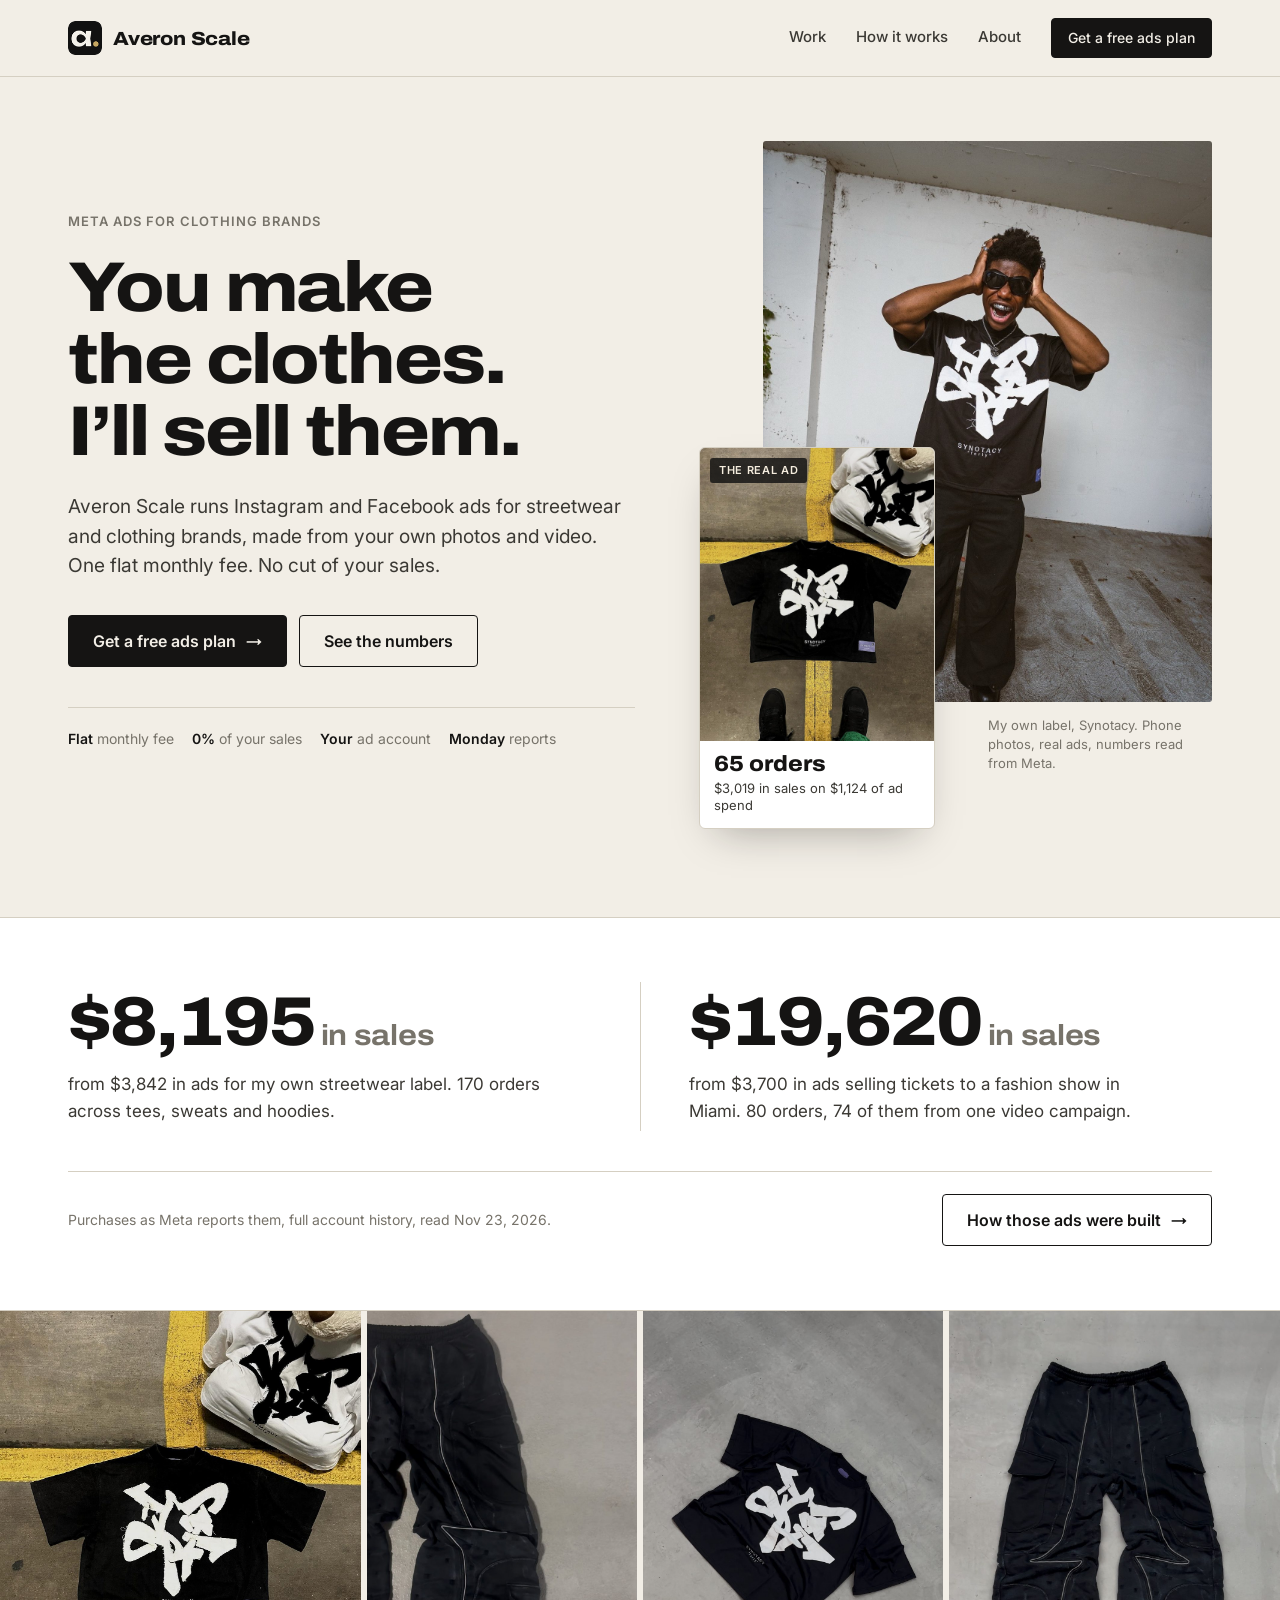
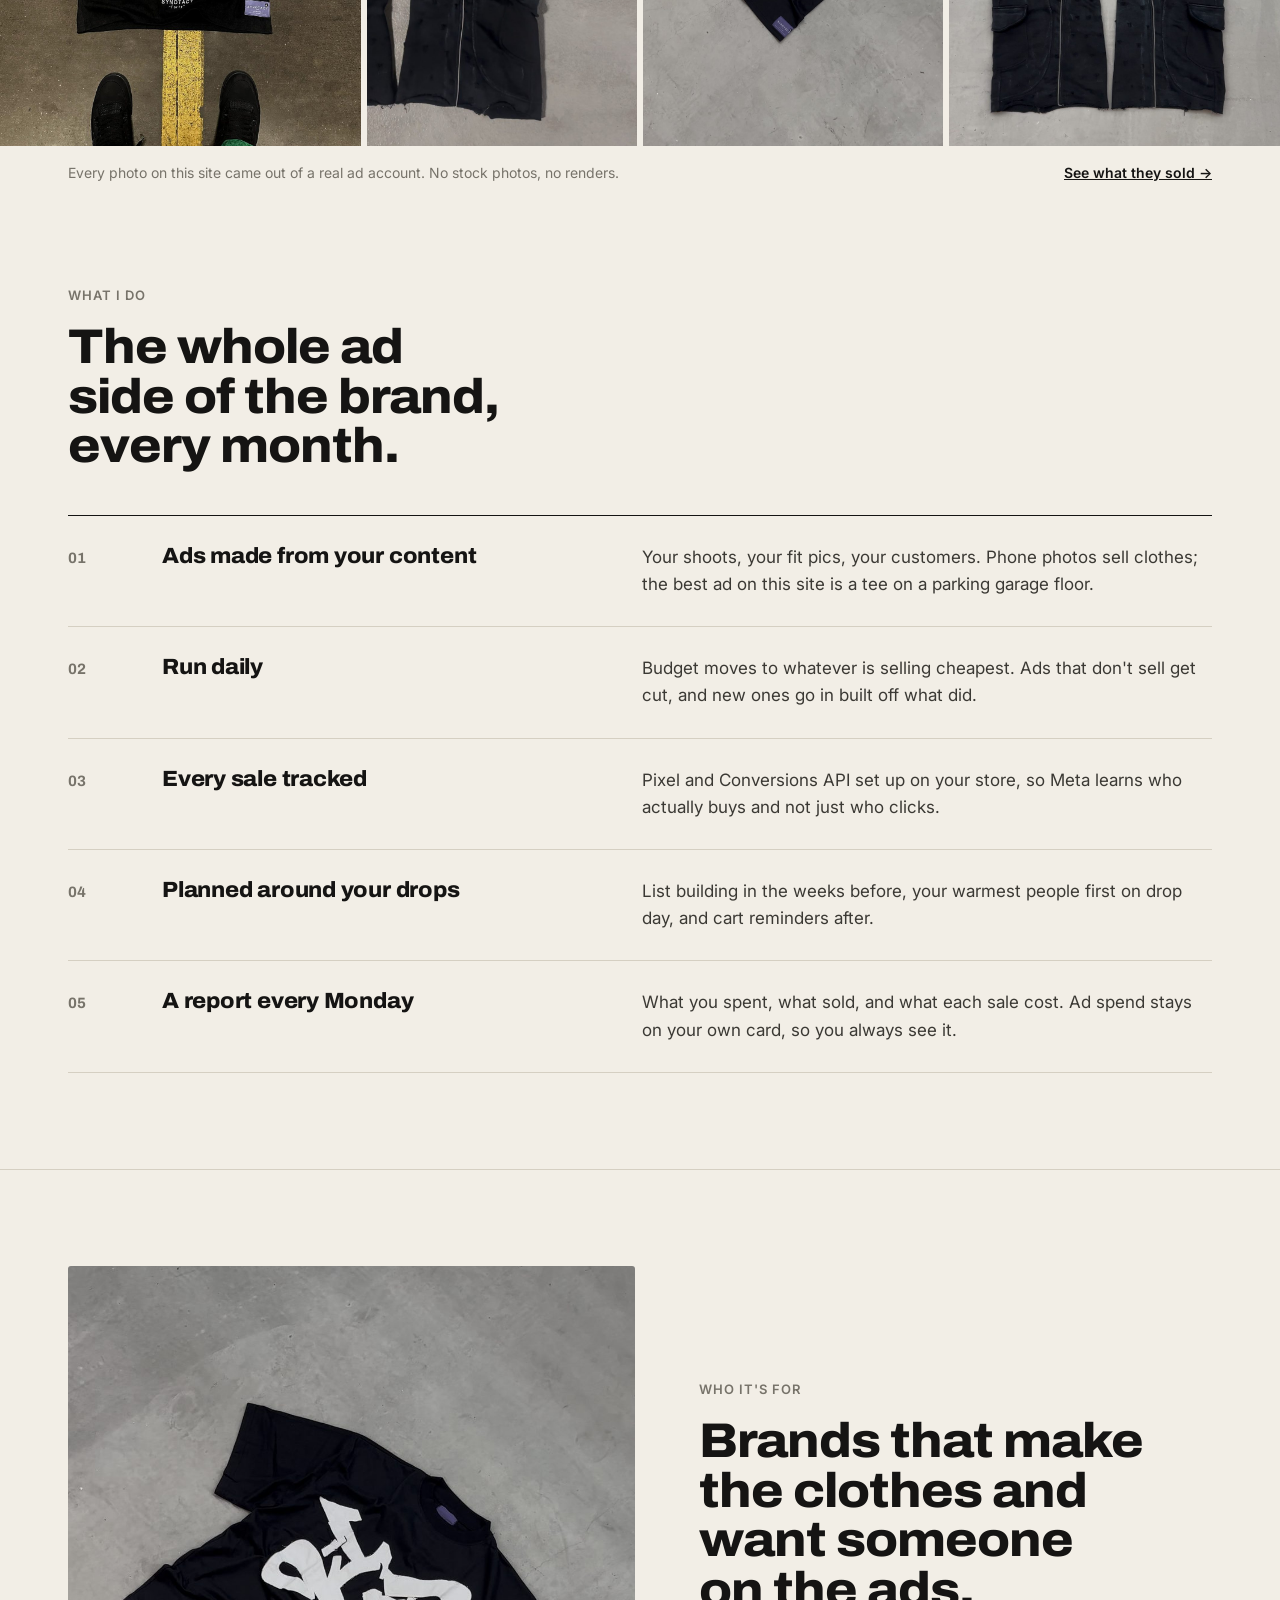
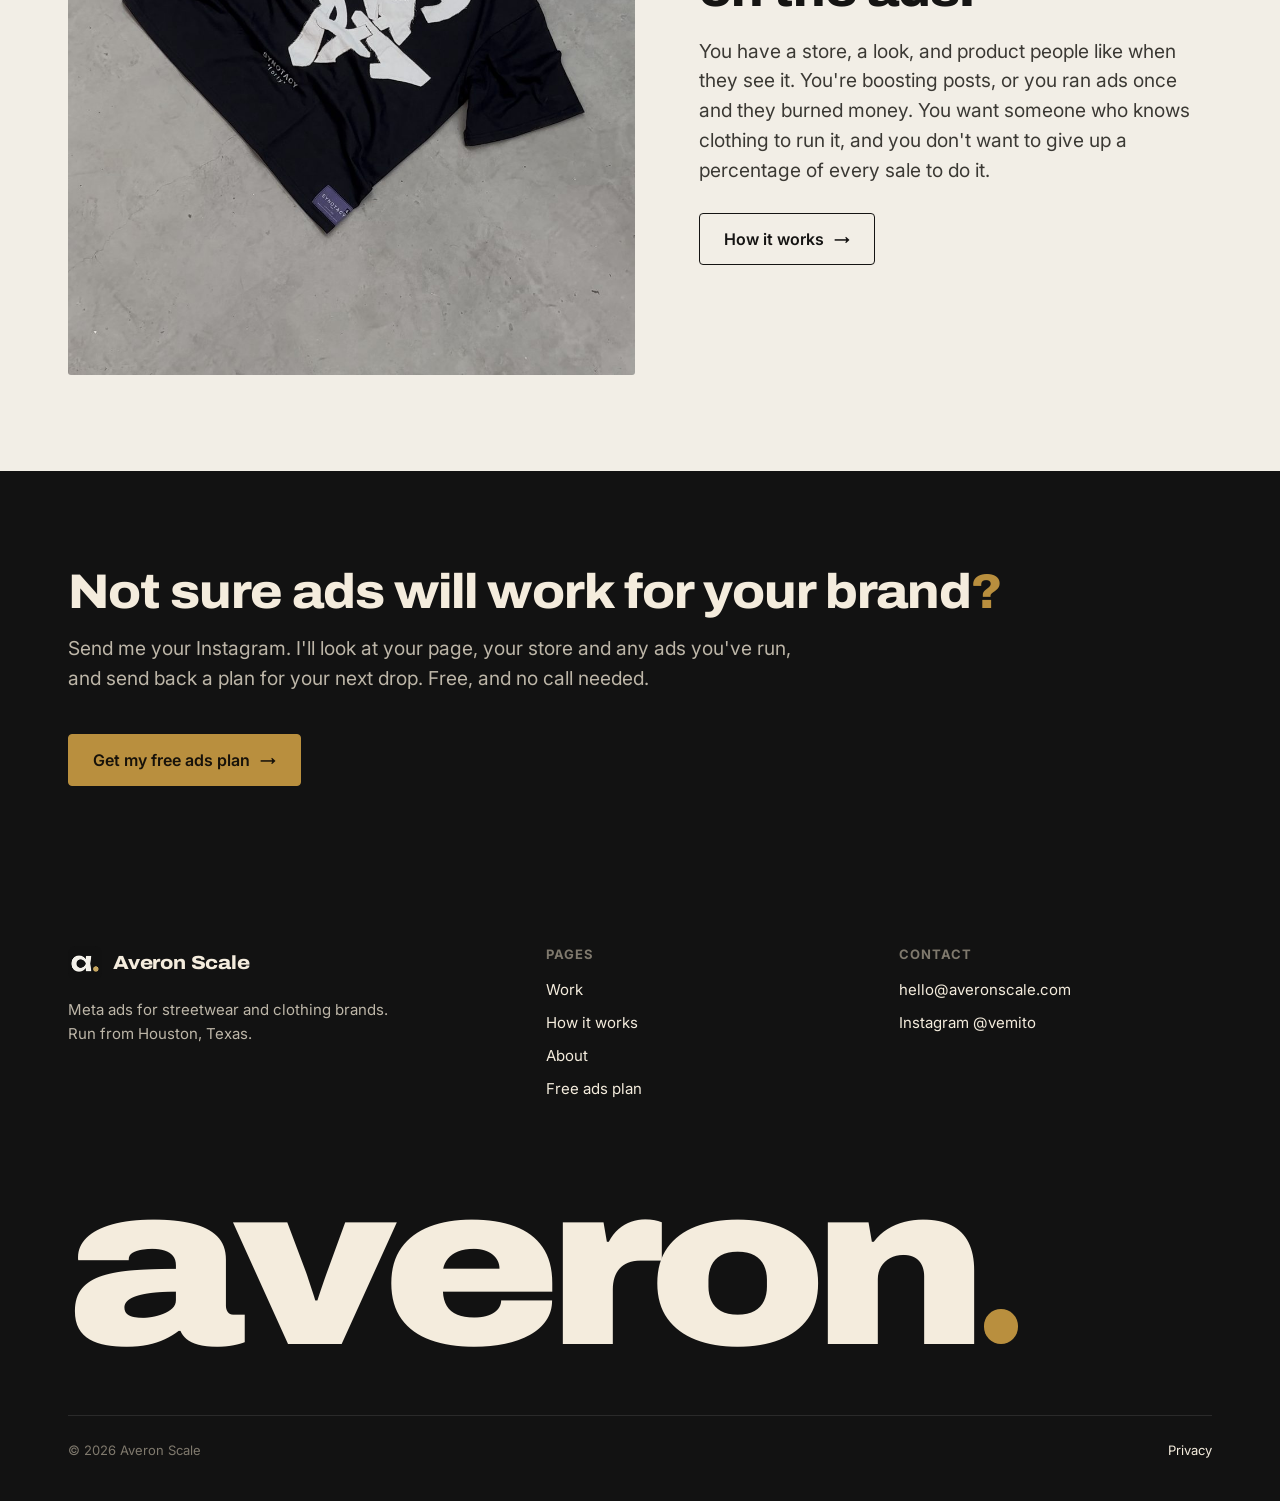
==== commit a5a6d61f: "Site v3: five pages, real photos and real Meta numbers, light editorial design Co-Authored-By: Claud" ====
--- a/index.html
+++ b/index.html
@@ -4,749 +4,133 @@
 <meta charset="utf-8">
 <meta name="viewport" content="width=device-width, initial-scale=1">
 <title>Averon Scale | Meta ads for clothing brands</title>
-<meta name="description" content="Averon Scale runs and makes Meta ads for streetwear and clothing brands. One flat monthly fee. No percentage of your sales.">
+<meta name="description" content="Instagram and Facebook ads for streetwear and clothing brands, made from your own content. One flat monthly fee, no cut of your sales.">
+<link rel="canonical" href="https://averonscale.com/">
 <meta property="og:title" content="Averon Scale | Meta ads for clothing brands">
-<meta property="og:description" content="Ads run and made for streetwear and clothing brands. One flat monthly fee. No percentage of your sales.">
+<meta property="og:description" content="Instagram and Facebook ads for streetwear and clothing brands, made from your own content. One flat monthly fee, no cut of your sales.">
 <meta property="og:image" content="https://averonscale.com/og.png">
-<meta name="theme-color" content="#050505">
-<link rel="icon" href="data:image/svg+xml,%3Csvg xmlns='http://www.w3.org/2000/svg' viewBox='0 0 32 32'%3E%3Crect width='32' height='32' rx='8' fill='%23050505'/%3E%3Cpath d='M16 6 6 26h5l5-11 5 11h5z' fill='%23e0b97a'/%3E%3C/svg%3E">
+<meta property="og:url" content="https://averonscale.com/">
+<meta name="theme-color" content="#f2eee6">
+<link rel="icon" href="/favicon.ico" sizes="any">
+<link rel="icon" type="image/png" sizes="32x32" href="/favicon-32.png">
+<link rel="apple-touch-icon" href="/apple-touch-icon.png">
 <link rel="preconnect" href="https://fonts.googleapis.com">
 <link rel="preconnect" href="https://fonts.gstatic.com" crossorigin>
-<link href="https://fonts.googleapis.com/css2?family=Inter+Tight:wght@300;400;500;600;700&family=Inter:wght@400;500;600&family=DM+Mono:wght@400;500&display=swap" rel="stylesheet">
-<style>
-  :root {
-    --bg: #050505;
-    --bg2: #0b0b0b;
-    --card: #101010;
-    --line: rgba(255,255,255,.10);
-    --line2: rgba(255,255,255,.18);
-    --cream: #f4ecdd;
-    --text: #d9d3c6;
-    --mute: #8a867b;
-    --gold: #e0b97a;
-    --gold-ink: #1b1204;
-    --head: "Inter Tight", "Helvetica Neue", Arial, sans-serif;
-    --body: "Inter", "Helvetica Neue", Arial, sans-serif;
-    --mono: "DM Mono", ui-monospace, Menlo, monospace;
-  }
-  * { box-sizing: border-box; margin: 0; padding: 0; }
-  html { scroll-behavior: smooth; scroll-padding-top: 100px; }
-  body { font-family: var(--body); color: var(--text); background: var(--bg); -webkit-font-smoothing: antialiased; line-height: 1.55; overflow-x: hidden; }
-  a { color: inherit; text-decoration: none; }
-  i, em, cite, address { font-style: normal; }
-  img { display: block; max-width: 100%; }
-  .wrap { max-width: 1240px; margin: 0 auto; padding-inline: 28px; }
-  h1, h2, h3 { font-family: var(--head); font-weight: 500; color: var(--cream); letter-spacing: -0.035em; line-height: 1.02; text-wrap: balance; }
-  h1 em, h2 em { font-style: normal; font-weight: 500; color: var(--gold); }
-  .mono { font-family: var(--mono); font-size: 12px; letter-spacing: .1em; text-transform: uppercase; }
-  :focus-visible { outline: 2px solid var(--gold); outline-offset: 3px; }
-
-  /* buttons */
-  .btn { display: inline-flex; align-items: center; justify-content: center; gap: 10px; background: var(--gold); color: var(--gold-ink); height: 52px; padding: 0 12px 0 26px; border-radius: 999px; border: 0; font: 600 16px var(--body); cursor: pointer; white-space: nowrap; transition: transform .2s, background .2s, box-shadow .2s; box-shadow: 0 0 0 0 rgba(224,185,122,.0); }
-  .btn i { width: 30px; height: 30px; border-radius: 50%; background: var(--gold-ink); color: var(--gold); display: grid; place-items: center; font-style: normal; font-size: 15px; transition: transform .2s; }
-  .btn:hover { transform: translateY(-2px); box-shadow: 0 10px 40px -8px rgba(224,185,122,.55); background: #ecc88f; }
-  .btn:hover i { transform: translateX(3px); }
-  .btn.ghost { background: transparent; color: var(--cream); border: 1px solid var(--line2); padding: 0 26px; box-shadow: none; }
-  .btn.ghost:hover { background: rgba(255,255,255,.06); }
-  .btn.sm { height: 42px; padding: 0 8px 0 18px; font-size: 14px; }
-  .btn.sm i { width: 26px; height: 26px; font-size: 13px; }
-  .btn[disabled] { opacity: .6; cursor: wait; }
-
-  /* announce bar + nav */
-  .announce { background: #0d0a05; border-bottom: 1px solid rgba(224,185,122,.25); text-align: center; padding: 9px 16px; color: var(--gold); }
-  .announce a { text-decoration: underline; text-underline-offset: 3px; }
-  .announce b { font-weight: 500; color: var(--cream); }
-  .nav-wrap { position: sticky; top: 14px; z-index: 50; padding: 14px 20px 0; }
-  .nav { max-width: 1040px; margin: 0 auto; display: flex; align-items: center; justify-content: space-between; gap: 16px; padding: 9px 9px 9px 24px; background: rgba(12,12,12,.72); backdrop-filter: blur(16px) saturate(1.3); -webkit-backdrop-filter: blur(16px) saturate(1.3); border: 1px solid var(--line2); border-radius: 999px; }
-  .logo { font-family: var(--head); font-weight: 600; font-size: 20px; color: var(--cream); letter-spacing: .2em; display: flex; align-items: baseline; gap: 8px; }
-  .logo small { font: 500 10px var(--mono); letter-spacing: .24em; color: var(--gold); }
-  .links { display: flex; gap: 30px; font-size: 14px; font-weight: 500; }
-  .links a { color: var(--mute); transition: color .2s; }
-  .links a:hover { color: var(--cream); }
-
-  /* hero */
-  html { overflow-x: clip; }
-  .hero { position: relative; text-align: center; padding-block: 70px 40px; overflow-x: clip; }
-  .hero::before { content: ""; position: absolute; left: 50%; top: -120px; transform: translateX(-50%); width: 1100px; height: 700px; background: radial-gradient(closest-side, rgba(224,185,122,.20), rgba(224,185,122,.05) 55%, transparent 75%); pointer-events: none; z-index: 0; }
-  .hero > * { position: relative; z-index: 1; }
-  .badge { display: inline-flex; align-items: center; gap: 10px; border: 1px solid var(--line2); background: rgba(255,255,255,.03); border-radius: 999px; padding: 8px 16px; color: var(--text); margin-bottom: 30px; }
-  .badge::before { content: ""; width: 7px; height: 7px; border-radius: 50%; background: var(--gold); box-shadow: 0 0 12px var(--gold); }
-  .hero h1 { font-size: clamp(46px, 7.6vw, 108px); max-width: 1000px; margin: 0 auto; }
-  .hero .sub { font-size: clamp(17px, 1.6vw, 21px); max-width: 600px; margin: 28px auto 0; color: var(--text); }
-  .hero .cta { display: flex; gap: 12px; justify-content: center; margin-top: 36px; flex-wrap: wrap; }
-
-  .panel { position: relative; margin: 64px auto 0; max-width: 1180px; border: 1px solid var(--line2); border-radius: 32px; overflow: hidden; min-height: 640px; background: radial-gradient(640px 460px at 30% 38%, rgba(224,185,122,.17), transparent 68%), #0b0b0b; display: grid; grid-template-columns: 1fr 420px; align-items: stretch; text-align: left; }
-  .panel > * { position: relative; }
-  .lcol { display: flex; flex-direction: column; justify-content: space-between; gap: 26px; padding: 36px 32px 32px; }
-  .stack { position: relative; flex: 1; min-height: 360px; }
-  .stack .mock { position: absolute; width: 212px; top: 50%; left: 50%; box-shadow: 0 30px 70px -20px rgba(0,0,0,.8); transition: transform .45s cubic-bezier(.2,.7,.2,1); }
-  .stack .mock:nth-child(1) { transform: translate(-152%, -48%) rotate(-6deg); }
-  .stack .mock:nth-child(2) { transform: translate(-50%, -54%); z-index: 2; }
-  .stack .mock:nth-child(3) { transform: translate(52%, -48%) rotate(6deg); }
-  .panel:hover .stack .mock:nth-child(1) { transform: translate(-158%, -51%) rotate(-8deg); }
-  .panel:hover .stack .mock:nth-child(3) { transform: translate(58%, -51%) rotate(8deg); }
-  .facts { display: grid; grid-template-columns: repeat(4, 1fr); gap: 10px; }
-  .fact { background: rgba(255,255,255,.04); border: 1px solid var(--line2); border-radius: 16px; padding: 14px 16px; }
-  .fact b { display: block; font: 500 24px var(--head); letter-spacing: -.03em; color: var(--cream); line-height: 1; }
-
-  /* ad creatives built in code */
-  .mock { aspect-ratio: 9 / 16; border-radius: calc(var(--u, 2.1px) * 6); overflow: hidden; display: flex; flex-direction: column; justify-content: space-between; padding: calc(var(--u, 2.1px) * 5); position: relative; border: 1px solid rgba(255,255,255,.14); text-align: left; }
-  .mock .mk-top { display: flex; align-items: center; gap: calc(var(--u, 2.1px) * 3); font: 500 calc(var(--u, 2.1px) * 4.6) var(--body); }
-  .mock .mk-top i { width: calc(var(--u, 2.1px) * 9); height: calc(var(--u, 2.1px) * 9); border-radius: 50%; background: currentColor; opacity: .9; flex: none; }
-  .mock .mk-top b { font-weight: 600; letter-spacing: -.01em; }
-  .mock .mk-top span { margin-left: auto; opacity: .6; font-size: calc(var(--u, 2.1px) * 4); }
-  .mock .mk-body small { display: block; font: 500 calc(var(--u, 2.1px) * 4) var(--mono); letter-spacing: .12em; text-transform: uppercase; opacity: .75; margin-bottom: calc(var(--u, 2.1px) * 4); }
-  .mock .mk-body h4 { font: 800 calc(var(--u, 2.1px) * 15)/.92 var(--head); letter-spacing: -.045em; text-transform: uppercase; }
-  .mock .mk-body p { font-size: calc(var(--u, 2.1px) * 5.4); line-height: 1.3; margin: calc(var(--u, 2.1px) * 5) 0 0; color: inherit; opacity: .85; max-width: 90%; }
-  .mock .mk-cta { display: flex; justify-content: space-between; align-items: center; border-radius: 99px; padding: calc(var(--u, 2.1px) * 3.4) calc(var(--u, 2.1px) * 3.4) calc(var(--u, 2.1px) * 3.4) calc(var(--u, 2.1px) * 6); font: 600 calc(var(--u, 2.1px) * 5.2) var(--body); }
-  .mock .mk-cta u { text-decoration: none; width: calc(var(--u, 2.1px) * 9); height: calc(var(--u, 2.1px) * 9); border-radius: 50%; display: grid; place-items: center; font-size: calc(var(--u, 2.1px) * 5); }
-  .mock.m-black { background: linear-gradient(170deg, #161616, #070707); color: var(--cream); }
-  .mock.m-black .mk-body h4 em { font-style: normal; color: var(--gold); }
-  .mock.m-black .mk-cta { background: var(--gold); color: var(--gold-ink); } .mock.m-black .mk-cta u { background: var(--gold-ink); color: var(--gold); }
-  .mock.m-gold { background: linear-gradient(170deg, #eac98f, #d4a964); color: #1b1204; }
-  .mock.m-gold .mk-cta { background: #1b1204; color: #f4ecdd; } .mock.m-gold .mk-cta u { background: var(--gold); color: #1b1204; }
-  .mock.m-bone { background: linear-gradient(170deg, #f6f0e3, #e4dccb); color: #14110b; }
-  .mock.m-bone .mk-body h4 em { font-style: normal; color: #9a6b1f; }
-  .mock.m-bone .mk-cta { background: #14110b; color: #f4ecdd; } .mock.m-bone .mk-cta u { background: #e0b97a; color: #14110b; }
-  .mock .ex { position: absolute; top: calc(var(--u, 2.1px) * 5); right: calc(var(--u, 2.1px) * 5); display: none; }
-  .fact span { display: block; margin-top: 8px; font-size: 13px; color: var(--text); line-height: 1.35; }
-  .plan { margin: 20px; background: rgba(10,10,10,.78); backdrop-filter: blur(22px); -webkit-backdrop-filter: blur(22px); border: 1px solid var(--line2); border-radius: 24px; padding: 26px; }
-  .plan h3 { font-size: 24px; margin-bottom: 4px; }
-  .plan .lead { font-size: 14px; color: var(--mute); margin-bottom: 18px; }
-  .plan .field { display: flex; flex-direction: column; gap: 6px; margin-bottom: 12px; }
-  .plan label { font: 500 11px var(--mono); letter-spacing: .1em; text-transform: uppercase; color: var(--mute); }
-  .plan input, .plan select { height: 50px; border: 1px solid var(--line2); border-radius: 12px; padding: 0 14px; font: 500 16px var(--body); color: var(--cream); background: rgba(255,255,255,.05); outline: none; width: 100%; transition: border-color .2s, background .2s; }
-  .plan select option { color: #111; }
-  .plan input::placeholder { color: #6f6b62; }
-  .plan input:focus, .plan select:focus { border-color: var(--gold); background: rgba(255,255,255,.08); }
-  .plan .btn { width: 100%; justify-content: space-between; height: 56px; padding-left: 26px; font-size: 17px; margin-top: 6px; }
-  .plan .note { font-size: 12.5px; color: var(--mute); margin-top: 12px; text-align: center; }
-  .plan .done { display: none; font: 500 20px var(--head); color: var(--cream); padding: 22px 4px; line-height: 1.3; }
-
-  /* marquee */
-  .marq { border-block: 1px solid var(--line); overflow: hidden; margin-top: 70px; }
-  .marq-track { display: flex; width: max-content; animation: slide 40s linear infinite; }
-  .marq span { font: 500 13px var(--mono); letter-spacing: .14em; text-transform: uppercase; color: var(--mute); padding: 22px 34px; white-space: nowrap; display: flex; align-items: center; gap: 34px; }
-  .marq span::after { content: ""; width: 5px; height: 5px; background: var(--gold); border-radius: 50%; }
-  @keyframes slide { to { transform: translateX(-50%); } }
-
-  section { padding-block: 130px; }
-  .eyebrow { display: inline-flex; align-items: center; gap: 10px; color: var(--gold); margin-bottom: 24px; }
-  .eyebrow::before { content: ""; width: 28px; height: 1px; background: var(--gold); }
-  .center { text-align: center; }
-  h2 { font-size: clamp(36px, 5.4vw, 78px); }
-
-  /* statement (scroll fill) */
-  .statement { padding-block: 150px 130px; }
-  .fill { font: 400 clamp(28px, 4.2vw, 60px)/1.18 var(--head); letter-spacing: -.03em; max-width: 1060px; margin: 0 auto; text-align: center; text-wrap: balance; }
-  .fill span { color: #3a3833; transition: color .35s ease; }
-  .fill span.on { color: var(--cream); }
-  .fill-sub { text-align: center; color: var(--mute); max-width: 520px; margin: 40px auto 0; font-size: 17px; }
-
-  /* countdown */
-  .bf-card { position: relative; border: 1px solid var(--line2); border-radius: 36px; padding: 70px 56px; overflow: hidden; background: radial-gradient(900px 400px at 85% 0%, rgba(224,185,122,.20), transparent 60%), var(--card); display: grid; grid-template-columns: 1.1fr .9fr; gap: 48px; align-items: center; }
-  .bf-card h2 { font-size: clamp(34px, 4.6vw, 66px); }
-  .bf-card p { margin: 22px 0 30px; max-width: 480px; font-size: 18px; }
-  .clock { display: grid; grid-template-columns: repeat(4, 1fr); gap: 10px; }
-  .clock div { background: rgba(255,255,255,.04); border: 1px solid var(--line2); border-radius: 20px; padding: 22px 6px 16px; text-align: center; }
-  .clock b { display: block; font: 500 clamp(34px, 4.6vw, 62px)/1 var(--head); letter-spacing: -.04em; color: var(--cream); font-variant-numeric: tabular-nums; }
-  .clock small { display: block; margin-top: 10px; font: 500 11px var(--mono); letter-spacing: .12em; text-transform: uppercase; color: var(--mute); }
-
-  /* drop */
-  .curve { border: 1px solid var(--line2); border-radius: 28px; background: var(--card); padding: 28px 28px 14px; margin-top: 54px; }
-  .curve svg { width: 100%; height: auto; display: block; }
-  .curve .cap { display: flex; justify-content: space-between; color: var(--mute); padding: 6px 4px 12px; font-size: 11px; }
-  .phases { display: grid; grid-template-columns: repeat(3, 1fr); gap: 18px; margin-top: 18px; }
-  .pc { position: relative; border-radius: 28px; overflow: hidden; display: flex; flex-direction: column; border: 1px solid var(--line2); background: radial-gradient(420px 320px at 50% 0%, rgba(224,185,122,.14), transparent 70%), var(--card); }
-  .pc .chip { position: absolute; top: 20px; left: 20px; z-index: 3; border: 1px solid var(--line2); background: rgba(10,10,10,.6); backdrop-filter: blur(10px); border-radius: 999px; padding: 7px 13px; color: var(--cream); }
-  .pc .stage { display: grid; place-items: center; padding: 64px 0 8px; }
-  .pc .stage .mock { width: 58%; max-width: 230px; box-shadow: 0 30px 60px -22px rgba(0,0,0,.85); transition: transform .4s cubic-bezier(.2,.7,.2,1); }
-  .pc:hover .stage .mock { transform: translateY(-6px) rotate(-1.5deg); }
-  .pc .tx { padding: 22px 28px 28px; }
-  .pc h3 { font-size: 34px; }
-  .pc p { margin: 12px 0 18px; font-size: 16px; color: var(--text); }
-  .pc a { color: var(--gold); font-weight: 500; font-size: 15px; display: inline-flex; gap: 8px; align-items: center; }
-  .pc a:hover { gap: 12px; }
-  .pc a { transition: gap .2s; }
-
-  /* bento */
-  .bento { display: grid; grid-template-columns: repeat(6, 1fr); gap: 14px; margin-top: 56px; }
-  .bx { position: relative; border: 1px solid var(--line); border-radius: 26px; background: var(--card); padding: 34px 32px 36px; min-height: 270px; display: flex; flex-direction: column; justify-content: space-between; overflow: hidden; transition: border-color .25s; --mx: 50%; --my: 0%; }
-  .bx::before { content: ""; position: absolute; inset: 0; background: radial-gradient(420px circle at var(--mx) var(--my), rgba(224,185,122,.13), transparent 60%); opacity: 0; transition: opacity .3s; pointer-events: none; }
-  .bx:hover { border-color: rgba(224,185,122,.45); }
-  .bx:hover::before { opacity: 1; }
-  .bx .n { font: 500 40px/1 var(--head); letter-spacing: -.03em; color: var(--gold); }
-  .bx h3 { font-size: 27px; margin: 36px 0 10px; line-height: 1.08; }
-  .bx p { color: var(--mute); font-size: 16px; max-width: 420px; }
-  .bx.s3 { grid-column: span 3; } .bx.s2 { grid-column: span 2; } .bx.s4 { grid-column: span 4; }
-  .bx.fee { background: linear-gradient(160deg, #1a1408, #0d0a05); border-color: rgba(224,185,122,.4); }
-  .bx.fee .btn { align-self: flex-start; margin-top: 22px; }
-
-  /* calculator */
-  .calc-grid { display: grid; grid-template-columns: .9fr 1.1fr; gap: 64px; align-items: center; }
-  .calc-grid .lede { font-size: 18px; margin-top: 24px; max-width: 440px; }
-  .calc { border: 1px solid var(--line2); border-radius: 30px; background: var(--card); padding: 34px; }
-  .slider { margin-bottom: 26px; }
-  .slider .top { display: flex; justify-content: space-between; align-items: baseline; margin-bottom: 12px; gap: 12px; }
-  .slider label { font: 500 11.5px var(--mono); letter-spacing: .09em; text-transform: uppercase; color: var(--mute); }
-  .slider output { font: 500 28px var(--head); color: var(--cream); letter-spacing: -.03em; }
-  input[type=range] { -webkit-appearance: none; appearance: none; width: 100%; height: 6px; border-radius: 99px; background: #25231f; outline-offset: 8px; }
-  input[type=range]::-webkit-slider-thumb { -webkit-appearance: none; width: 24px; height: 24px; border-radius: 50%; background: var(--gold); border: 4px solid #0b0b0b; box-shadow: 0 0 0 1.5px var(--gold); cursor: grab; }
-  input[type=range]::-moz-range-thumb { width: 18px; height: 18px; border-radius: 50%; background: var(--gold); border: 4px solid #0b0b0b; box-shadow: 0 0 0 1.5px var(--gold); cursor: grab; }
-  .out { display: grid; grid-template-columns: 1fr 1fr; gap: 12px; }
-  .out .o { border: 1px solid var(--line); border-radius: 18px; padding: 18px 20px; background: rgba(255,255,255,.025); }
-  .out .o.big { grid-column: 1 / -1; display: flex; justify-content: space-between; align-items: center; gap: 12px; border-color: rgba(224,185,122,.4); background: rgba(224,185,122,.07); }
-  .out small { display: block; font: 500 11px var(--mono); letter-spacing: .09em; text-transform: uppercase; color: var(--mute); }
-  .out b { display: block; font: 500 32px var(--head); letter-spacing: -.035em; color: var(--cream); margin-top: 6px; font-variant-numeric: tabular-nums; line-height: 1; }
-  .out .big b { color: var(--gold); font-size: 56px; margin: 0; }
-  .calc .fine { font-size: 13px; color: var(--mute); margin-top: 18px; }
-
-  /* compare */
-  .cmp { display: grid; grid-template-columns: 1fr 1fr; gap: 16px; margin-top: 56px; }
-  .col { border: 1px solid var(--line); border-radius: 28px; padding: 38px 36px; background: var(--card); }
-  .col.us { border-color: rgba(224,185,122,.5); background: linear-gradient(170deg, #17120a, #0c0c0c 60%); }
-  .col h3 { font-size: 26px; margin-bottom: 24px; }
-  .col ul { list-style: none; display: grid; gap: 0; }
-  .col li { padding: 16px 0 16px 34px; border-top: 1px solid var(--line); position: relative; font-size: 16.5px; }
-  .col li::before { content: "×"; position: absolute; left: 0; top: 14px; color: #6f6b62; font-size: 22px; line-height: 1.1; }
-  .col.us li::before { content: "✓"; color: var(--gold); font-size: 17px; top: 17px; }
-  .col.us li { color: var(--cream); }
-
-  /* plan checks */
-  .checks { display: grid; grid-template-columns: repeat(4, 1fr); gap: 14px; margin-top: 56px; }
-  .ck { border: 1px solid var(--line); border-radius: 24px; padding: 28px 26px 30px; background: var(--card); }
-  .ck h3 { font-size: 22px; margin: 18px 0 10px; line-height: 1.1; }
-  .ck p { font-size: 15px; color: var(--mute); }
-  .ck .mono { color: var(--gold); }
-
-  /* steps */
-  .steps { display: grid; grid-template-columns: repeat(3, 1fr); gap: 0; margin-top: 56px; border: 1px solid var(--line); border-radius: 28px; overflow: hidden; }
-  .step { padding: 40px 36px 44px; background: var(--card); border-right: 1px solid var(--line); }
-  .step:last-child { border-right: 0; }
-  .step .n { font: 500 54px/1 var(--head); letter-spacing: -.04em; color: var(--gold); }
-  .step h3 { font-size: 26px; margin: 28px 0 12px; }
-  .step p { color: var(--mute); font-size: 16px; }
-
-  /* faq */
-  .faq { max-width: 860px; margin: 56px auto 0; border-top: 1px solid var(--line); }
-  .faq details { border-bottom: 1px solid var(--line); }
-  .faq summary { list-style: none; cursor: pointer; display: flex; justify-content: space-between; align-items: center; gap: 20px; padding: 26px 4px; font: 500 21px var(--head); color: var(--cream); letter-spacing: -.02em; }
-  .faq summary::-webkit-details-marker { display: none; }
-  .faq summary i { flex: none; width: 34px; height: 34px; border: 1px solid var(--line2); border-radius: 50%; display: grid; place-items: center; font-style: normal; color: var(--gold); font-size: 20px; line-height: 1; transition: transform .25s, background .25s; }
-  .faq details[open] summary i { transform: rotate(45deg); background: rgba(224,185,122,.12); }
-  .faq details p { padding: 0 60px 28px 4px; color: var(--text); font-size: 17px; max-width: 720px; }
-
-  /* final */
-  .final { position: relative; text-align: center; padding-block: 130px 140px; overflow: hidden; }
-  .final::before { content: ""; position: absolute; left: 50%; bottom: -260px; transform: translateX(-50%); width: 1100px; height: 640px; background: radial-gradient(closest-side, rgba(224,185,122,.22), transparent 70%); pointer-events: none; }
-  .final > * { position: relative; }
-  .final h2 { font-size: clamp(40px, 7vw, 104px); max-width: 980px; margin: 0 auto; }
-  .final .lede { font-size: 19px; max-width: 520px; margin: 26px auto 44px; }
-  .final .plan { max-width: 520px; margin: 0 auto; text-align: left; }
-
-  footer { border-top: 1px solid var(--line); padding: 34px 0 50px; color: var(--mute); font-size: 14px; }
-  footer .wrap { display: flex; justify-content: space-between; gap: 20px; flex-wrap: wrap; align-items: center; }
-  footer a { color: var(--cream); border-bottom: 1px solid var(--line2); }
-
-  .reveal { opacity: 0; transform: translateY(26px); transition: opacity .8s ease, transform .8s cubic-bezier(.2,.7,.2,1); }
-  .reveal.in { opacity: 1; transform: none; }
-
-  @media (prefers-reduced-motion: reduce) {
-    .marq-track { animation: none; }
-    .reveal { opacity: 1; transform: none; transition: none; }
-    .fill span { color: var(--cream); transition: none; }
-    html { scroll-behavior: auto; }
-  }
-  @media (max-width: 1000px) {
-    .panel { grid-template-columns: 1fr; min-height: 0; }
-    .lcol { padding: 28px 20px 4px; }
-    .stack { min-height: 400px; }
-    .facts { grid-template-columns: 1fr 1fr; }
-    .bf-card, .calc-grid { grid-template-columns: 1fr; gap: 40px; }
-    .bf-card { padding: 44px 28px; }
-    .phases, .steps, .cmp { grid-template-columns: 1fr; }
-    .step { border-right: 0; border-bottom: 1px solid var(--line); }
-    .step:last-child { border-bottom: 0; }
-    .bento { grid-template-columns: 1fr 1fr; }
-    .bx.s3, .bx.s2, .bx.s4 { grid-column: span 2; }
-    .checks { grid-template-columns: 1fr 1fr; }
-    .links { display: none; }
-    section { padding-block: 90px; }
-  }
-  @media (max-width: 600px) {
-    .wrap { padding-inline: 18px; }
-    .nav-wrap { padding: 10px 12px 0; top: 8px; }
-    .nav { padding: 7px 7px 7px 18px; }
-    .logo { font-size: 21px; } .logo small { display: none; }
-    .hero { padding-top: 46px; }
-    .hero .cta .btn { width: 100%; }
-    .panel { border-radius: 24px; margin-top: 44px; }
-    .stack { min-height: 330px; }
-    .stack .mock { width: 138px; }
-    .stack .mock:nth-child(1) { transform: translate(-112%, -50%) rotate(-7deg); }
-    .stack .mock:nth-child(3) { transform: translate(12%, -50%) rotate(7deg); }
-    .stack .mock:nth-child(2) { transform: translate(-50%, -54%); }
-    .panel:hover .stack .mock:nth-child(1), .panel:hover .stack .mock:nth-child(3) { transform: inherit; }
-    .plan { margin: 12px; padding: 20px; }
-    .facts { grid-template-columns: 1fr 1fr; padding: 0 12px 12px; }
-    .fact { padding: 14px 14px; } .fact b { font-size: 22px; }
-    .checks, .bento { grid-template-columns: 1fr; }
-    .bx.s3, .bx.s2, .bx.s4 { grid-column: auto; }
-    .bx { min-height: 0; padding: 28px 24px; }
-    .bx h3 { margin-top: 28px; }
-    .pc .stage .mock { width: 62%; }
-    .calc { padding: 22px; }
-    .out { grid-template-columns: 1fr; }
-    .out .big b { font-size: 44px; }
-    .col { padding: 28px 22px; }
-    .faq summary { font-size: 18px; }
-    .faq details p { padding-right: 4px; }
-    .marq span { padding: 18px 22px; }
-    .announce { font-size: 11px; }
-  }
-</style>
+<link href="https://fonts.googleapis.com/css2?family=Archivo:wdth,wght@62..125,400..900&family=Inter:wght@400;500;600;700&display=swap" rel="stylesheet">
+<link rel="stylesheet" href="/site.css">
+<!-- Meta Pixel: Averon Scale -->
+<script>
+!function(f,b,e,v,n,t,s){if(f.fbq)return;n=f.fbq=function(){n.callMethod?n.callMethod.apply(n,arguments):n.queue.push(arguments)};if(!f._fbq)f._fbq=n;n.push=n;n.loaded=!0;n.version='2.0';n.queue=[];t=b.createElement(e);t.async=!0;t.src=v;s=b.getElementsByTagName(e)[0];s.parentNode.insertBefore(t,s)}(window,document,'script','https://connect.facebook.net/en_US/fbevents.js');
+fbq('init','1146721501546311');fbq('track','PageView');
+</script>
+<noscript><img height="1" width="1" style="display:none" alt="" src="https://www.facebook.com/tr?id=1146721501546311&amp;ev=PageView&amp;noscript=1"></noscript>
 </head>
 <body>
+<header class="top"><div class="wrap">
+  <a class="brand" href="/" aria-label="Averon Scale home"><img src="/brand/favicon-64.png" alt="" width="34" height="34"><b>Averon Scale</b></a>
+  <button class="menu" type="button" aria-expanded="false" aria-controls="nav">Menu</button>
+  <nav class="nav" id="nav">
+    <a href="/work/">Work</a><a href="/how-it-works/">How it works</a><a href="/about/">About</a>
+    <a class="btn" href="/free-plan/">Get a free ads plan</a>
+  </nav>
+</div></header>
+<main>
 
-<div class="announce mono"><b>Black Friday is Nov 27.</b> <span id="ann">Ads cost the most that week</span> · <a href="#plan-top">Get your plan</a></div>
+<section class="hero"><div class="wrap split">
+  <div class="copy">
+    <span class="kicker">Meta ads for clothing brands</span>
+    <h1>You make the clothes. I&rsquo;ll sell&nbsp;them.</h1>
+    <p class="lede">Averon Scale runs Instagram and Facebook ads for streetwear and clothing brands, made from your own photos and video. One flat monthly fee. No cut of your sales.</p>
+    <div class="ctas">
+      <a class="btn" href="/free-plan/">Get a free ads plan <span class="arrow">&rarr;</span></a>
+      <a class="btn line" href="/work/">See the numbers</a>
+    </div>
+    <div class="meta-line"><span><b>Flat</b> monthly fee</span><span><b>0%</b> of your sales</span><span><b>Your</b> ad account</span><span><b>Monday</b> reports</span></div>
+  </div>
+  <figure class="collage">
+    <img class="main" src="/img/syn-a.jpg" alt="A model in a black Synotacy tee with a white graphic, hands on his head, against a white wall" width="1200" height="1496">
+    <div class="adchip">
+      <span class="tag">The real ad</span>
+      <img src="/img/syn-forty.jpg" alt="The Synotacy FORTY tee laid on a parking garage floor" width="1200" height="1500">
+      <div class="cap"><b>65 orders</b>$3,019 in sales on $1,124 of ad spend</div>
+    </div>
+    <figcaption>My own label, Synotacy. Phone photos, real ads, numbers read from Meta.</figcaption>
+  </figure>
+</div></section>
 
-<div class="nav-wrap">
-  <nav class="nav">
-    <a class="logo" href="#top" aria-label="Averon Scale home">AVERON<small>SCALE</small></a>
-    <div class="links">
-      <a href="#drop">The drop</a>
-      <a href="#offer">What you get</a>
-      <a href="#numbers">Your numbers</a>
-      <a href="#faq">FAQ</a>
+<div class="proof"><div class="wrap">
+  <div class="proof-grid">
+    <div class="proof-item">
+      <div class="num">$8,195<small>in sales</small></div>
+      <p>from $3,842 in ads for my own streetwear label. 170 orders across tees, sweats and hoodies.</p>
     </div>
-    <a class="btn sm" href="#plan-top">Get your plan <i>&rarr;</i></a>
-  </nav>
-</div>
-
-<main id="top">
-
-  <!-- HERO -->
-  <div class="wrap hero">
-    <div class="badge mono">Meta ads for clothing brands</div>
-    <h1>Ads that sell out <em>your drop.</em></h1>
-    <p class="sub">We run and make the Instagram and Facebook ads for streetwear and clothing brands. One flat monthly fee. No percentage of your sales.</p>
-    <div class="cta">
-      <a class="btn" href="#plan-top">Get my free ads plan <i>&rarr;</i></a>
-      <a class="btn ghost" href="#numbers">Run my numbers</a>
-    </div>
-
-    <div class="panel">
-      <div class="lcol">
-        <div class="stack" aria-label="Example ads for a drop: early access, drop day, and cart reminder" role="img">
-          <div class="mock m-black">
-            <div class="mk-top"><i></i><b>yourbrand</b><span>Sponsored</span></div>
-            <div class="mk-body"><small>Weeks before</small><h4>Members <em>first.</em></h4><p>Drop 01 opens Friday. Get on the list.</p></div>
-            <div class="mk-cta">Join the list <u>&rarr;</u></div>
-          </div>
-          <div class="mock m-gold">
-            <div class="mk-top"><i></i><b>yourbrand</b><span>Sponsored</span></div>
-            <div class="mk-body"><small>Drop day</small><h4>Drop 01 is live.</h4><p>Small run. When it's gone, it's gone.</p></div>
-            <div class="mk-cta">Shop now <u>&rarr;</u></div>
-          </div>
-          <div class="mock m-bone">
-            <div class="mk-top"><i></i><b>yourbrand</b><span>Sponsored</span></div>
-            <div class="mk-body"><small>The days after</small><h4>Still <em>thinking?</em></h4><p>Your size is still here. For now.</p></div>
-            <div class="mk-cta">Finish your order <u>&rarr;</u></div>
-          </div>
-        </div>
-        <div class="facts">
-          <div class="fact"><b>0%</b><span>of your sales. Ever.</span></div>
-          <div class="fact"><b>1 fee</b><span>Flat, every month.</span></div>
-          <div class="fact"><b>Your card</b><span>Ad spend goes straight to Meta.</span></div>
-          <div class="fact"><b>Mondays</b><span>Spend, sales, cost per sale.</span></div>
-        </div>
-      </div>
-      <form class="plan plan-form" id="plan-top" autocomplete="on">
-        <h3>Get your free ads plan</h3>
-        <p class="lead">Built around your next drop. No call needed.</p>
-        <div class="field">
-          <label for="handle1">Your brand's Instagram</label>
-          <input id="handle1" name="instagram" placeholder="@yourbrand" required>
-        </div>
-        <div class="field">
-          <label for="email1">Email</label>
-          <input id="email1" name="email" type="email" placeholder="you@brand.com" required>
-        </div>
-        <div class="field">
-          <label for="spend1">Running ads now?</label>
-          <select id="spend1" name="running_ads">
-            <option>Not yet</option>
-            <option>Yes, under $1K a month</option>
-            <option>Yes, $1K to $5K a month</option>
-            <option>Yes, over $5K a month</option>
-          </select>
-        </div>
-        <button class="btn" type="submit"><span class="lbl">Send me my plan</span> <i>&rarr;</i></button>
-        <div class="note">We look at your page, your store and your ads first.</div>
-        <div class="done">Got it. Your plan is on the way to your inbox.</div>
-      </form>
+    <div class="proof-item">
+      <div class="num">$19,620<small>in sales</small></div>
+      <p>from $3,700 in ads selling tickets to a fashion show in Miami. 80 orders, 74 of them from one video campaign.</p>
     </div>
   </div>
+  <div class="proof-foot">
+    <span class="small">Purchases as Meta reports them, full account history, read Nov 23, 2026.</span>
+    <a class="btn line" href="/work/">How those ads were built <span class="arrow">&rarr;</span></a>
+  </div>
+</div></div>
 
-  <div class="marq" aria-hidden="true">
-    <div class="marq-track">
-      <span>One flat monthly fee</span><span>No percentage of sales</span><span>Ad spend on your own card</span><span>Ads made from your own content</span><span>Every sale tracked</span><span>Report every Monday</span>
-      <span>One flat monthly fee</span><span>No percentage of sales</span><span>Ad spend on your own card</span><span>Ads made from your own content</span><span>Every sale tracked</span><span>Report every Monday</span>
-    </div>
+<div class="band">
+  <img src="/img/syn-forty.jpg" alt="FORTY tee on a garage floor" loading="lazy" width="1200" height="1500">
+  <img src="/img/syn-d.jpg" alt="Sweatpants leg detail on concrete" loading="lazy" width="900" height="1590">
+  <img src="/img/syn-e.jpg" alt="Black tee laid flat on concrete" loading="lazy" width="1000" height="1594">
+  <img src="/img/syn-c.jpg" alt="Cargo sweatpants on concrete" loading="lazy" width="1000" height="1583">
+</div>
+<div class="wrap band-cap"><span>Every photo on this site came out of a real ad account. No stock photos, no renders.</span><a href="/work/" style="color:var(--ink);font-weight:600">See what they sold &rarr;</a></div>
+
+<section><div class="wrap">
+  <span class="kicker">What I do</span>
+  <h2 style="margin-top:14px;max-width:16ch">The whole ad side of the brand, every month.</h2>
+  <div class="rows">
+    <div class="row"><span class="n">01</span><h3>Ads made from your content</h3><p>Your shoots, your fit pics, your customers. Phone photos sell clothes; the best ad on this site is a tee on a parking garage floor.</p></div>
+    <div class="row"><span class="n">02</span><h3>Run daily</h3><p>Budget moves to whatever is selling cheapest. Ads that don't sell get cut, and new ones go in built off what did.</p></div>
+    <div class="row"><span class="n">03</span><h3>Every sale tracked</h3><p>Pixel and Conversions API set up on your store, so Meta learns who actually buys and not just who clicks.</p></div>
+    <div class="row"><span class="n">04</span><h3>Planned around your drops</h3><p>List building in the weeks before, your warmest people first on drop day, and cart reminders after.</p></div>
+    <div class="row"><span class="n">05</span><h3>A report every Monday</h3><p>What you spent, what sold, and what each sale cost. Ad spend stays on your own card, so you always see it.</p></div>
   </div>
+</div></section>
 
-  <!-- STATEMENT -->
-  <section class="statement">
-    <div class="wrap">
-      <p class="fill" id="fill">Most clothing brands run ads in bursts, and Meta never gets the time to learn who buys. We keep your ads on, make them from your own content, and track every sale, so your next drop starts with buyers already waiting.</p>
-      <p class="fill-sub reveal">Built for brands that make the clothes and want someone else to find the people who buy them.</p>
-    </div>
-  </section>
+<section class="rule"><div class="wrap split">
+  <figure class="figure"><img src="/img/syn-e.jpg" alt="A black Synotacy tee laid flat on concrete" width="1000" height="1594" style="aspect-ratio:4/5;object-fit:cover"></figure>
+  <div>
+    <span class="kicker">Who it's for</span>
+    <h2 style="margin:14px 0 22px">Brands that make the clothes and want someone on the ads.</h2>
+    <p class="lede">You have a store, a look, and product people like when they see it. You're boosting posts, or you ran ads once and they burned money. You want someone who knows clothing to run it, and you don't want to give up a percentage of every sale to do it.</p>
+    <p style="margin-top:28px"><a class="btn line" href="/how-it-works/">How it works <span class="arrow">&rarr;</span></a></p>
+  </div>
+</div></section>
 
-  <!-- BLACK FRIDAY -->
-  <div class="wrap">
-    <div class="bf-card reveal" id="bf">
-      <div>
-        <div class="eyebrow mono">Black Friday is Nov 27</div>
-        <h2>The brands that win it <em>start now.</em></h2>
-        <p>Ads cost the most Black Friday week. Find your buyers while it's cheaper, then sell to them when it counts.</p>
-        <a class="btn" href="#plan-top">Get my Black Friday plan <i>&rarr;</i></a>
-      </div>
-      <div class="clock" role="timer" aria-label="Time until Black Friday">
-        <div><b id="cd-d">--</b><small>Days</small></div>
-        <div><b id="cd-h">--</b><small>Hours</small></div>
-        <div><b id="cd-m">--</b><small>Min</small></div>
-        <div><b id="cd-s">--</b><small>Sec</small></div>
-      </div>
-    </div>
+<section class="dark"><div class="wrap cta-band">
+  <div>
+    <h2>Not sure ads will work for your brand<span class="dot">?</span></h2>
+    <p style="margin-top:18px" class="lede">Send me your Instagram. I'll look at your page, your store and any ads you've run, and send back a plan for your next drop. Free, and no call needed.</p>
   </div>
-
-  <!-- THE DROP -->
-  <section id="drop">
-    <div class="wrap">
-      <div class="center reveal">
-        <div class="eyebrow mono">Built around how clothing brands sell</div>
-        <h2>Before, during <em>and after</em><br>the drop.</h2>
-      </div>
-
-      <div class="curve reveal">
-        <svg viewBox="0 0 1000 250" role="img" aria-label="Illustration of demand building before a drop, peaking on drop day, and tailing off after">
-          <defs>
-            <linearGradient id="g" x1="0" y1="0" x2="0" y2="1">
-              <stop offset="0" stop-color="#e0b97a" stop-opacity=".5"/>
-              <stop offset="1" stop-color="#e0b97a" stop-opacity="0"/>
-            </linearGradient>
-          </defs>
-          <g stroke="rgba(255,255,255,.14)" stroke-width="1.5" stroke-dasharray="5 7">
-            <line x1="380" y1="14" x2="380" y2="216"/>
-            <line x1="620" y1="14" x2="620" y2="216"/>
-          </g>
-          <path d="M0 206 C 90 204, 150 198, 220 186 S 330 150, 380 120 C 410 70, 440 22, 500 22 C 560 22, 590 70, 620 112 C 660 150, 720 168, 800 182 S 940 196, 1000 198 L1000 216 L0 216 Z" fill="url(#g)"/>
-          <path d="M0 206 C 90 204, 150 198, 220 186 S 330 150, 380 120 C 410 70, 440 22, 500 22 C 560 22, 590 70, 620 112 C 660 150, 720 168, 800 182 S 940 196, 1000 198" fill="none" stroke="#f4ecdd" stroke-width="3" stroke-linecap="round"/>
-          <circle cx="500" cy="22" r="8" fill="#e0b97a" stroke="#050505" stroke-width="3"/>
-          <line x1="0" y1="216" x2="1000" y2="216" stroke="rgba(255,255,255,.3)" stroke-width="1.5"/>
-          <g font-family="DM Mono, monospace" font-size="15" letter-spacing="1.6" fill="#8a867b">
-            <text x="14" y="242">WEEKS BEFORE</text>
-            <text x="453" y="242" fill="#e0b97a">DROP DAY</text>
-            <text x="718" y="242">THE DAYS AFTER</text>
-          </g>
-        </svg>
-        <div class="cap mono"><span>Illustration of the shape, not a result</span><span>Demand over a drop</span></div>
-      </div>
-
-      <div class="phases">
-        <article class="pc reveal">
-          <span class="chip mono">Weeks before</span>
-          <div class="stage" aria-hidden="true"><div class="mock m-black"><div class="mk-top"><i></i><b>yourbrand</b><span>Sponsored</span></div><div class="mk-body"><small>Early access</small><h4>Be on the <em>list.</em></h4><p>Get the link before anyone else.</p></div><div class="mk-cta">Sign up <u>&rarr;</u></div></div></div>
-          <div class="tx"><h3>Build the list</h3><p>Ads that send new people to your early-access list, so drop day starts with buyers already waiting.</p><a href="#plan-top">Plan my next drop <span>&rarr;</span></a></div>
-        </article>
-        <article class="pc reveal">
-          <span class="chip mono">Drop day</span>
-          <div class="stage" aria-hidden="true"><div class="mock m-gold"><div class="mk-top"><i></i><b>yourbrand</b><span>Sponsored</span></div><div class="mk-body"><small>You signed up</small><h4>It's open.</h4><p>Your early access ends tonight.</p></div><div class="mk-cta">Shop the drop <u>&rarr;</u></div></div></div>
-          <div class="tx"><h3>Sell to them</h3><p>Ads only to the people who signed up, visited or watched. The warmest buyers you have, reached first.</p><a href="#plan-top">Plan my next drop <span>&rarr;</span></a></div>
-        </article>
-        <article class="pc reveal">
-          <span class="chip mono">The days after</span>
-          <div class="stage" aria-hidden="true"><div class="mock m-bone"><div class="mk-top"><i></i><b>yourbrand</b><span>Sponsored</span></div><div class="mk-body"><small>Left in your cart</small><h4>Don't <em>sleep</em> on it.</h4><p>Your size is still here. For now.</p></div><div class="mk-cta">Finish your order <u>&rarr;</u></div></div></div>
-          <div class="tx"><h3>Close the gap</h3><p>Reminders to anyone who left a cart, and new ads off whatever sold best. Nothing left on the table.</p><a href="#plan-top">Plan my next drop <span>&rarr;</span></a></div>
-        </article>
-      </div>
-    </div>
-  </section>
-
-  <!-- OFFER -->
-  <section id="offer" style="padding-top:20px">
-    <div class="wrap">
-      <div class="center reveal">
-        <div class="eyebrow mono">What you get every month</div>
-        <h2>Ads, run <em>and made</em> for you.</h2>
-      </div>
-      <div class="bento">
-        <div class="bx s3 reveal"><div class="n">01</div><div><h3>Your Instagram and Facebook ads, run daily</h3><p>Budgets moved to whatever sells cheapest. Losers cut fast.</p></div></div>
-        <div class="bx s3 reveal"><div class="n">02</div><div><h3>Ads made from your own photos and video</h3><p>Your shoots, your customers, your world. Not stock templates.</p></div></div>
-        <div class="bx s2 reveal"><div class="n">03</div><div><h3>Tracking on your store</h3><p>Every sale counted, so Meta learns who actually buys.</p></div></div>
-        <div class="bx s2 reveal"><div class="n">04</div><div><h3>Audiences for every drop</h3><p>Site visitors, viewers, followers and your list, ready before launch.</p></div></div>
-        <div class="bx s2 reveal"><div class="n">05</div><div><h3>A report every Monday</h3><p>Spend, sales and cost per sale. No fluff.</p></div></div>
-        <div class="bx s6 reveal fee" style="grid-column:1/-1;min-height:0;flex-direction:row;align-items:center;gap:30px;flex-wrap:wrap">
-          <div style="max-width:640px"><h3 style="margin:0 0 10px">One flat monthly fee.</h3><p style="max-width:none">No percentage of your sales, ever. Your profit per order stays yours. Ad spend goes straight to Meta from your own card, so you always control it.</p></div>
-          <a class="btn" href="#plan-top" style="margin:0">Get your free plan <i>&rarr;</i></a>
-        </div>
-      </div>
-    </div>
-  </section>
-
-  <!-- CALCULATOR -->
-  <section id="numbers">
-    <div class="wrap calc-grid">
-      <div class="reveal">
-        <div class="eyebrow mono">Know it before you spend it</div>
-        <h2>What does a sale <em>have to</em> cost?</h2>
-        <p class="lede">Most brands run ads without knowing the one number that decides whether they make money. Move the sliders to your own prices and see yours.</p>
-      </div>
-      <div class="calc reveal">
-        <div class="slider">
-          <div class="top"><label for="aov">Average order</label><output id="aov-o">$85</output></div>
-          <input id="aov" type="range" min="25" max="400" step="5" value="85">
-        </div>
-        <div class="slider">
-          <div class="top"><label for="mar">Left after product, shipping, fees</label><output id="mar-o">55%</output></div>
-          <input id="mar" type="range" min="20" max="80" step="1" value="55">
-        </div>
-        <div class="slider">
-          <div class="top"><label for="bud">Monthly ad spend</label><output id="bud-o">$3,000</output></div>
-          <input id="bud" type="range" min="500" max="20000" step="250" value="3000">
-        </div>
-        <div class="out">
-          <div class="o big"><div><small>Break-even return on ad spend</small></div><b id="roas">1.8x</b></div>
-          <div class="o"><small>Most you can pay per sale</small><b id="cpa">$47</b></div>
-          <div class="o"><small>Sales a month to break even</small><b id="sales">64</b></div>
-        </div>
-        <p class="fine">Break-even means the ads pay for themselves. Anything above it is profit. Before returns and other overhead.</p>
-      </div>
-    </div>
-  </section>
-
-  <!-- COMPARE -->
-  <section style="padding-top:20px">
-    <div class="wrap">
-      <div class="center reveal">
-        <div class="eyebrow mono">How we get paid</div>
-        <h2>Your profit stays <em>your profit.</em></h2>
-      </div>
-      <div class="cmp">
-        <div class="col reveal">
-          <h3>Pay a cut of every sale</h3>
-          <ul>
-            <li>The more you sell, the more of your margin goes out the door</li>
-            <li>Your profit per order shrinks as you scale</li>
-            <li>Hard to tell what the ads actually cost you</li>
-          </ul>
-        </div>
-        <div class="col us reveal">
-          <h3>Averon Scale: one flat fee</h3>
-          <ul>
-            <li>No percentage of your sales, ever</li>
-            <li>Your profit per order stays yours</li>
-            <li>Ad spend on your own card, with a Monday report on every dollar</li>
-          </ul>
-        </div>
-      </div>
-    </div>
-  </section>
-
-  <!-- INSIDE THE PLAN -->
-  <section style="padding-top:20px">
-    <div class="wrap">
-      <div class="center reveal">
-        <div class="eyebrow mono">Inside your free plan</div>
-        <h2>We look at <em>four things.</em></h2>
-      </div>
-      <div class="checks">
-        <div class="ck reveal"><div class="mono">01</div><h3>Your Instagram</h3><p>What you post, what already gets people to react, and what can become an ad.</p></div>
-        <div class="ck reveal"><div class="mono">02</div><h3>Your store</h3><p>Where a buyer gets stuck between the ad and the checkout.</p></div>
-        <div class="ck reveal"><div class="mono">03</div><h3>Your ads</h3><p>Every ad you have run: how long it ran, and whether it ever had a chance to learn.</p></div>
-        <div class="ck reveal"><div class="mono">04</div><h3>Your next drop</h3><p>A plan for the weeks before, drop day and after, with your own dates.</p></div>
-      </div>
-    </div>
-  </section>
-
-  <!-- HOW -->
-  <section id="how" style="padding-top:20px">
-    <div class="wrap">
-      <div class="center reveal">
-        <div class="eyebrow mono">How it works</div>
-        <h2>Three steps <em>to live ads.</em></h2>
-      </div>
-      <div class="steps reveal">
-        <div class="step"><div class="n">1</div><h3>Get your free plan</h3><p>Send your Instagram above. We look at your page, store and ads and send a plan for your next drop.</p></div>
-        <div class="step"><div class="n">2</div><h3>15 minute call</h3><p>We walk through the plan, your goals and your numbers. If it's not a fit, no hard feelings.</p></div>
-        <div class="step"><div class="n">3</div><h3>Ads go live</h3><p>You add us to your ad account and send your photos and video. First ads are live within days.</p></div>
-      </div>
-    </div>
-  </section>
-
-  <!-- FAQ -->
-  <section id="faq" style="padding-top:20px">
-    <div class="wrap">
-      <div class="center reveal">
-        <div class="eyebrow mono">Questions</div>
-        <h2>Straight <em>answers.</em></h2>
-      </div>
-      <div class="faq reveal">
-        <details open><summary>Who is this for?<i>+</i></summary><p>Streetwear and clothing brands with a store, either running ads already or ready to start. If you make the clothes and want someone else to run and make the ads, this is for you.</p></details>
-        <details><summary>How does pricing work?<i>+</i></summary><p>One flat monthly fee. No percentage of your sales, no cut of your profit. Your ad spend is separate and goes straight to Meta from your own card.</p></details>
-        <details><summary>Do you hold my ad money?<i>+</i></summary><p>Never. You add us to your ad account and the spend comes off your own card, so you always see and control it.</p></details>
-        <details><summary>What do I need to do?<i>+</i></summary><p>Add us to your ad account and send photos and video from your shoots and your customers. We make the ads from those, run them, and send you a report every Monday.</p></details>
-        <details><summary>How fast do ads go live?<i>+</i></summary><p>First ads are live within days of you adding us to the ad account and sending your content.</p></details>
-        <details><summary>Do I have to get on a call to get the plan?<i>+</i></summary><p>No. Send your Instagram and your email and the plan comes to your inbox. The 15 minute call is only if you want to walk through it together.</p></details>
-      </div>
-    </div>
-  </section>
-
-  <!-- FINAL -->
-  <div class="wrap final">
-    <h2>Plan your <em>next drop</em> with us.</h2>
-    <p class="lede">Send your Instagram and your email. Your plan comes back free.</p>
-    <form class="plan plan-form" autocomplete="on">
-      <div class="field">
-        <label for="handle2">Your brand's Instagram</label>
-        <input id="handle2" name="instagram" placeholder="@yourbrand" required>
-      </div>
-      <div class="field">
-        <label for="email2">Email</label>
-        <input id="email2" name="email" type="email" placeholder="you@brand.com" required>
-      </div>
-      <div class="field">
-        <label for="spend2">Running ads now?</label>
-        <select id="spend2" name="running_ads">
-          <option>Not yet</option>
-          <option>Yes, under $1K a month</option>
-          <option>Yes, $1K to $5K a month</option>
-          <option>Yes, over $5K a month</option>
-        </select>
-      </div>
-      <button class="btn" type="submit"><span class="lbl">Send me my plan</span> <i>&rarr;</i></button>
-      <div class="note">Free. No percentage of your sales, ever.</div>
-      <div class="done">Got it. Your plan is on the way to your inbox.</div>
-    </form>
+  <a class="btn gold" href="/free-plan/">Get my free ads plan <span class="arrow">&rarr;</span></a>
+</div></section>
+</main>
+<footer><div class="wrap">
+  <div>
+    <a class="brand" href="/"><img src="/brand/favicon-64.png" alt="" width="34" height="34"><b>Averon Scale</b></a>
+    <p style="margin-top:18px;max-width:38ch">Meta ads for streetwear and clothing brands. Run from Houston, Texas.</p>
   </div>
-</main>
-
-<footer>
-  <div class="wrap">
-    <div><b style="color:var(--cream)">Averon Scale</b> &nbsp;·&nbsp; Meta ads for streetwear and clothing brands</div>
-    <div><a href="mailto:hello@averonscale.com">hello@averonscale.com</a> &nbsp;·&nbsp; <a href="/privacy.html">Privacy</a> &nbsp;·&nbsp; &copy; 2026 Averon Scale</div>
-  </div>
-</footer>
-
+  <div><h4>Pages</h4><ul>
+    <li><a href="/work/">Work</a></li><li><a href="/how-it-works/">How it works</a></li>
+    <li><a href="/about/">About</a></li><li><a href="/free-plan/">Free ads plan</a></li></ul></div>
+  <div><h4>Contact</h4><ul>
+    <li><a href="mailto:hello@averonscale.com">hello@averonscale.com</a></li>
+    <li><a href="https://www.instagram.com/vemito/" rel="noopener">Instagram @vemito</a></li></ul></div>
+  <div class="wordmark" aria-hidden="true">averon<span></span></div>
+  <div class="legal"><span>&copy; 2026 Averon Scale</span><a href="/privacy.html">Privacy</a></div>
+</div></footer>
 <script>
-  // Plan requests go to hello@averonscale.com through FormSubmit.
-  const FORM_ENDPOINT = "https://formsubmit.co/ajax/hello@averonscale.com";
-  // Remember where the visitor came from (ad, post, DM link) so every plan request says its source.
-  const SRC_KEYS = ["utm_source", "utm_medium", "utm_campaign", "utm_content"];
-  const src = {};
-  try {
-    const q = new URLSearchParams(location.search);
-    SRC_KEYS.forEach((k) => { const v = q.get(k); if (v) sessionStorage.setItem(k, v.slice(0, 80)); });
-    SRC_KEYS.forEach((k) => { src[k] = sessionStorage.getItem(k) || ""; });
-  } catch (err) {}
-  document.querySelectorAll(".plan-form").forEach((form) => {
-    const btn = form.querySelector("button");
-    const lbl = btn.querySelector(".lbl");
-    const note = form.querySelector(".note");
-    form.addEventListener("submit", async (e) => {
-      e.preventDefault();
-      const data = new FormData(form);
-      data.append("_subject", "New plan request: " + (data.get("instagram") || ""));
-      data.append("_template", "table");
-      data.append("_captcha", "false");
-      data.append("source", src.utm_source || "direct");
-      data.append("campaign", [src.utm_medium, src.utm_campaign, src.utm_content].filter(Boolean).join(" / ") || "none");
-      btn.disabled = true;
-      lbl.textContent = "Sending...";
-      let ok = false;
-      try {
-        const r = await fetch(FORM_ENDPOINT, { method: "POST", body: data, headers: { Accept: "application/json" } });
-        ok = r.ok;
-      } catch (err) {}
-      if (ok) {
-        if (window.fbq) fbq("track", "Lead");
-        form.querySelectorAll(".field, .btn, .note, .lead, h3").forEach((el) => (el.style.display = "none"));
-        form.querySelector(".done").style.display = "block";
-      } else {
-        btn.disabled = false;
-        lbl.textContent = "Send me my plan";
-        note.innerHTML = 'That didn\'t go through. Email us at <a href="mailto:hello@averonscale.com" style="text-decoration:underline">hello@averonscale.com</a> and we\'ll send your plan.';
-      }
-    });
-  });
-
-  // Black Friday countdown (midnight Nov 27, 2026, Houston time)
-  const BF = new Date("2026-11-27T00:00:00-06:00").getTime();
-  const pad = (n) => String(n).padStart(2, "0");
-  function tick() {
-    const left = BF - Date.now();
-    if (left <= 0) {
-      ["d", "h", "m", "s"].forEach((k) => (document.getElementById("cd-" + k).textContent = "00"));
-      document.getElementById("ann").textContent = "It's here";
-      return;
-    }
-    const d = Math.floor(left / 864e5), h = Math.floor(left / 36e5) % 24, m = Math.floor(left / 6e4) % 60, s = Math.floor(left / 1e3) % 60;
-    document.getElementById("cd-d").textContent = pad(d);
-    document.getElementById("cd-h").textContent = pad(h);
-    document.getElementById("cd-m").textContent = pad(m);
-    document.getElementById("cd-s").textContent = pad(s);
-    document.getElementById("ann").textContent = d + " days left. Ads cost the most that week";
-  }
-  tick(); setInterval(tick, 1000);
-
-  // Break-even calculator
-  const $ = (id) => document.getElementById(id);
-  const money = (n) => "$" + Math.round(n).toLocaleString("en-US");
-  function calc() {
-    const aov = +$("aov").value, mar = +$("mar").value / 100, bud = +$("bud").value;
-    const cpa = aov * mar;
-    $("aov-o").textContent = money(aov);
-    $("mar-o").textContent = Math.round(mar * 100) + "%";
-    $("bud-o").textContent = money(bud);
-    $("roas").textContent = (1 / mar).toFixed(1) + "x";
-    $("cpa").textContent = money(cpa);
-    $("sales").textContent = Math.ceil(bud / cpa).toLocaleString("en-US");
-  }
-  ["aov", "mar", "bud"].forEach((id) => $(id).addEventListener("input", calc));
-  calc();
-
-  // Scroll reveal
-  const items = document.querySelectorAll(".reveal");
-  if ("IntersectionObserver" in window) {
-    const io = new IntersectionObserver((es) => es.forEach((e) => { if (e.isIntersecting) { e.target.classList.add("in"); io.unobserve(e.target); } }), { threshold: .1 });
-    items.forEach((el) => io.observe(el));
-  } else { items.forEach((el) => el.classList.add("in")); }
-
-  // Statement: words light up as you scroll
-  const fill = document.getElementById("fill");
-  fill.innerHTML = fill.textContent.trim().split(/\s+/).map((w) => "<span>" + w + "</span>").join(" ");
-  const words = fill.querySelectorAll("span");
-  function paint() {
-    const r = fill.getBoundingClientRect(), vh = window.innerHeight;
-    const p = Math.min(1, Math.max(0, (vh * 0.88 - r.top) / (r.height + vh * 0.38)));
-    const n = Math.round(p * words.length);
-    words.forEach((w, i) => w.classList.toggle("on", i < n));
-  }
-  addEventListener("scroll", paint, { passive: true }); addEventListener("resize", paint); paint();
-
-  // Ad creatives scale with their own width (1 unit = 1% of the creative)
-  const mocks = document.querySelectorAll(".mock");
-  const setU = () => mocks.forEach((m) => m.style.setProperty("--u", (m.offsetWidth / 100) + "px"));
-  setU(); addEventListener("resize", setU); addEventListener("load", setU);
-  if ("ResizeObserver" in window) { const ro = new ResizeObserver(setU); mocks.forEach((m) => ro.observe(m)); }
-
-  // Card glow follows the cursor
-  document.querySelectorAll(".bx").forEach((c) => c.addEventListener("pointermove", (e) => {
-    const b = c.getBoundingClientRect();
-    c.style.setProperty("--mx", (e.clientX - b.left) + "px");
-    c.style.setProperty("--my", (e.clientY - b.top) + "px");
-  }));
+document.querySelector('.menu').addEventListener('click', function () {
+  var n = document.getElementById('nav'); var o = n.classList.toggle('open');
+  this.setAttribute('aria-expanded', o ? 'true' : 'false');
+});
 </script>
-</body>
-</html>
+</body></html>
--- a/site.css
+++ b/site.css
@@ -0,0 +1,228 @@
+:root{
+  --paper:#f2eee6; --paper2:#e9e4d9; --ink:#151413; --ink2:#3b3934; --mute:#77736a;
+  --rule:#d5cfc2; --gold:#b98f3e; --dark:#121212; --cream:#f4ecdd;
+  --head:"Archivo","Helvetica Neue",Arial,sans-serif;
+  --body:"Inter","Helvetica Neue",Arial,sans-serif;
+}
+*{box-sizing:border-box;margin:0;padding:0}
+html{-webkit-text-size-adjust:100%}
+body{background:var(--paper);color:var(--ink);font:400 17px/1.6 var(--body);-webkit-font-smoothing:antialiased;overflow-x:hidden}
+a{color:inherit}
+img{display:block;max-width:100%;height:auto}
+i,em,cite,address{font-style:normal}
+.wrap{max-width:1200px;margin:0 auto;padding:0 28px}
+h1,h2,h3{font-family:var(--head);font-weight:800;letter-spacing:-.02em;line-height:1.02;text-wrap:balance}
+h1{font-size:clamp(42px,5.5vw,80px);font-stretch:112%;letter-spacing:-.03em}
+h2{font-size:clamp(32px,3.8vw,54px);font-stretch:108%}
+h3{font-size:22px;font-stretch:104%;letter-spacing:-.01em;line-height:1.15}
+p{max-width:62ch}
+.lede{font-size:clamp(18px,1.5vw,21px);color:var(--ink2);line-height:1.55}
+.small{font-size:14px;color:var(--mute)}
+.kicker{font:600 13px/1 var(--body);letter-spacing:.08em;text-transform:uppercase;color:var(--mute)}
+.num{font-family:var(--head);font-weight:800;font-stretch:110%;font-variant-numeric:tabular-nums;letter-spacing:-.03em;line-height:1}
+:focus-visible{outline:2px solid var(--gold);outline-offset:3px}
+
+/* buttons: plain, square-ish */
+.btn{display:inline-flex;align-items:center;gap:10px;background:var(--ink);color:var(--paper);text-decoration:none;font:600 16px/1 var(--body);padding:17px 24px;border:1.5px solid var(--ink);border-radius:4px;cursor:pointer;transition:background .15s,color .15s}
+.btn:hover{background:#000}
+.btn .arrow{transition:transform .18s}
+.btn:hover .arrow{transform:translateX(3px)}
+.btn.line{background:transparent;color:var(--ink)}
+.btn.line:hover{background:var(--ink);color:var(--paper)}
+.btn.gold{background:var(--gold);border-color:var(--gold);color:#17120a}
+.btn.gold:hover{background:#c99c47}
+.btn[disabled]{opacity:.6;cursor:wait}
+.arrow{font-family:var(--head);font-weight:700}
+
+/* header */
+.top{border-bottom:1px solid var(--rule);background:var(--paper);position:sticky;top:0;z-index:40}
+.top .wrap{display:flex;align-items:center;justify-content:space-between;height:76px;gap:20px}
+.brand{display:flex;align-items:center;gap:11px;text-decoration:none}
+.brand img{width:34px;height:34px;border-radius:7px}
+.brand b{font:800 19px/1 var(--head);font-stretch:112%;letter-spacing:-.01em}
+.nav{display:flex;align-items:center;gap:30px}
+.nav a{text-decoration:none;font-weight:500;font-size:15px;color:var(--ink2)}
+.nav a{background:linear-gradient(var(--ink),var(--ink)) 0 100%/0 1.5px no-repeat;padding-bottom:3px;transition:background-size .2s,color .2s}
+.nav a:hover,.nav a[aria-current]{color:var(--ink);background-size:100% 1.5px}
+
+.nav .btn{padding:12px 16px;font-size:14px;color:var(--paper);background:var(--ink)}
+.menu{display:none;background:none;border:1.5px solid var(--ink);border-radius:4px;font:600 14px var(--body);padding:9px 12px;color:var(--ink)}
+
+/* sections */
+section{padding:96px 0}
+.rule{border-top:1px solid var(--rule)}
+.split{display:grid;grid-template-columns:1.05fr .95fr;gap:64px;align-items:center}
+.hero{padding:64px 0 88px}
+.hero .copy{padding-bottom:12px}
+.hero h1{margin:18px 0 24px}
+.hero .ctas{display:flex;gap:12px;flex-wrap:wrap;margin-top:34px}
+.figure{position:relative}
+.figure img{width:100%;border-radius:3px}
+.figure figcaption{margin-top:12px;font-size:14px;color:var(--mute);line-height:1.45;max-width:46ch}
+.hero .figure img{aspect-ratio:4/5;object-fit:cover}
+
+/* proof band */
+.proof{background:#fff;border-top:1px solid var(--rule);border-bottom:1px solid var(--rule);padding:64px 0}
+.proof-grid{display:grid;grid-template-columns:repeat(2,1fr);gap:0}
+.proof-item{padding:6px 48px 6px 0}
+.proof-item + .proof-item{border-left:1px solid var(--rule);padding-left:48px}
+.proof-item .num{font-size:clamp(48px,5.4vw,78px)}
+.proof-item .num small{font-size:.42em;font-weight:700;color:var(--mute);letter-spacing:-.01em;margin-left:6px}
+.proof-item p{margin-top:14px;color:var(--ink2)}
+.proof-foot{display:flex;justify-content:space-between;align-items:center;gap:20px;flex-wrap:wrap;margin-top:40px;padding-top:22px;border-top:1px solid var(--rule)}
+
+/* list rows */
+.rows{margin-top:44px;border-top:1.5px solid var(--ink)}
+.row{display:grid;grid-template-columns:70px 1fr 1.25fr;gap:24px;padding:28px 0;border-bottom:1px solid var(--rule);align-items:baseline}
+.row .n{font:700 15px var(--head);color:var(--mute)}
+.row p{color:var(--ink2)}
+
+/* dark band, used once a page at most */
+.dark{background:var(--dark);color:var(--cream)}
+.dark h2{color:var(--cream)}
+.dark p{color:#bdb6a8}
+.dark .dot{color:var(--gold)}
+.cta-band{display:flex;justify-content:space-between;align-items:flex-end;gap:40px;flex-wrap:wrap}
+
+/* work page */
+.case{padding:88px 0;border-top:1px solid var(--rule)}
+.case-head{display:flex;justify-content:space-between;align-items:baseline;gap:20px;flex-wrap:wrap;margin-bottom:34px}
+.stats{display:grid;grid-template-columns:repeat(4,1fr);border-top:1.5px solid var(--ink);border-bottom:1px solid var(--rule)}
+.stat{padding:22px 20px 24px 0}
+.stat + .stat{padding-left:20px;border-left:1px solid var(--rule)}
+.stat .num{font-size:clamp(32px,3.4vw,48px)}
+.stat span{display:block;margin-top:8px;font-size:14px;color:var(--mute)}
+.ad-split{display:grid;grid-template-columns:.8fr 1.2fr;gap:56px;margin-top:56px;align-items:start}
+.ad-card{background:#fff;border:1px solid var(--rule);border-radius:6px;overflow:hidden;max-width:440px}
+.ad-card .hd{display:flex;align-items:center;gap:10px;padding:12px 14px;font-size:14px}
+.ad-card .hd i{width:30px;height:30px;border-radius:50%;background:#111;display:block}
+.ad-card .hd b{font-weight:600}
+.ad-card .hd span{color:var(--mute);font-size:12px;display:block}
+.ad-card .tx{padding:0 14px 12px;font-size:14px;line-height:1.45}
+.ad-card .ft{display:flex;justify-content:space-between;align-items:center;padding:12px 14px;background:#f5f3ef;border-top:1px solid #e6e2da;font-size:13px}
+.ad-card .ft b{font-weight:600;background:#e4e0d7;padding:8px 12px;border-radius:4px}
+table.ledger{width:100%;border-collapse:collapse;margin-top:22px;font-size:16px}
+.ledger td{padding:14px 0;border-bottom:1px solid var(--rule)}
+.ledger td:last-child{text-align:right;font-family:var(--head);font-weight:700;font-variant-numeric:tabular-nums}
+.note{margin-top:22px;font-size:14px;color:var(--mute);max-width:70ch}
+.strip{display:grid;grid-template-columns:repeat(3,1fr);gap:14px;margin-top:40px}
+.strip img{aspect-ratio:3/4;object-fit:cover;border-radius:3px}
+
+/* how page */
+.steps{display:grid;grid-template-columns:repeat(3,1fr);gap:0;margin-top:44px;border-top:1.5px solid var(--ink)}
+.step{padding:28px 28px 8px 0}
+.step + .step{padding-left:28px;border-left:1px solid var(--rule)}
+.step .num{font-size:56px;color:var(--gold)}
+.step h3{margin:18px 0 10px}
+.step p{color:var(--ink2);font-size:16px}
+.two{display:grid;grid-template-columns:1fr 1fr;gap:64px}
+.check{list-style:none;margin-top:24px;border-top:1px solid var(--rule)}
+.check li{padding:15px 0 15px 30px;border-bottom:1px solid var(--rule);position:relative;color:var(--ink2)}
+.check li::before{content:"";position:absolute;left:2px;top:24px;width:12px;height:2px;background:var(--gold)}
+.faq{margin-top:36px;border-top:1.5px solid var(--ink)}
+.faq details{border-bottom:1px solid var(--rule)}
+.faq summary{list-style:none;cursor:pointer;padding:24px 40px 24px 0;font:700 19px/1.3 var(--head);font-stretch:104%;position:relative}
+.faq summary::-webkit-details-marker{display:none}
+.faq summary::after{content:"+";position:absolute;right:4px;top:20px;font:500 26px var(--body);color:var(--mute)}
+.faq details[open] summary::after{content:"\2013"}
+.faq details p{padding:0 0 24px;color:var(--ink2)}
+
+/* calculator */
+.calc{background:#fff;border:1px solid var(--rule);border-radius:6px;padding:32px;display:grid;grid-template-columns:1fr 1fr;gap:40px}
+.calc label{display:flex;justify-content:space-between;font-weight:600;font-size:15px;margin:0 0 10px}
+.calc label output{font-family:var(--head);font-weight:700}
+.calc input[type=range]{width:100%;accent-color:var(--ink);margin-bottom:26px}
+.calc .out{border-left:1px solid var(--rule);padding-left:40px;display:flex;flex-direction:column;justify-content:center;gap:22px}
+.calc .out .num{font-size:52px}
+.calc .out span{display:block;font-size:14px;color:var(--mute);margin-top:4px}
+
+/* plan form */
+.form{background:#fff;border:1px solid var(--rule);border-radius:6px;padding:34px}
+.form h2{font-size:32px;margin-bottom:6px}
+.field{display:flex;flex-direction:column;gap:7px;margin-top:18px}
+.field label{font-weight:600;font-size:14px}
+.field label small{font-weight:400;color:var(--mute)}
+.field input,.field select{height:52px;border:1.5px solid var(--rule);border-radius:4px;padding:0 14px;font:500 16px var(--body);color:var(--ink);background:var(--paper);outline:none;width:100%}
+.field input:focus,.field select:focus{border-color:var(--ink);background:#fff}
+.form .btn{width:100%;justify-content:center;margin-top:24px}
+.form .msg{margin-top:14px;font-size:14px;color:var(--mute)}
+.form .ok{display:none;padding:26px 0 6px}
+.form.sent .ok{display:block}
+.form.sent .fields{display:none}
+
+/* about */
+.letter p{margin-top:20px;font-size:19px;color:var(--ink2)}
+.letter p:first-child{margin-top:0}
+.sig{margin-top:32px;font:800 22px var(--head);font-stretch:110%}
+
+
+/* hero collage */
+.collage{position:relative;padding:0 0 56px 64px}
+.collage .main{width:100%;aspect-ratio:4/5;object-fit:cover;border-radius:3px}
+.collage .adchip{position:absolute;left:0;bottom:0;width:46%;background:#fff;border:1px solid var(--rule);border-radius:6px;box-shadow:0 18px 40px -18px rgba(20,18,14,.35);overflow:hidden}
+.collage .adchip img{aspect-ratio:4/5;object-fit:cover}
+.collage .adchip .cap{padding:12px 14px 13px;font-size:13px;line-height:1.35;color:var(--ink2)}
+.collage .adchip .cap b{display:block;font:800 22px/1 var(--head);font-stretch:108%;color:var(--ink);margin-bottom:5px;font-variant-numeric:tabular-nums}
+.collage .adchip .tag{position:absolute;top:10px;left:10px;background:rgba(18,18,18,.82);color:var(--cream);font:600 11px/1 var(--body);letter-spacing:.06em;text-transform:uppercase;padding:7px 9px;border-radius:3px}
+.collage figcaption{margin:14px 0 0;padding-left:50%;font-size:13px;color:var(--mute);line-height:1.45}
+.meta-line{display:flex;gap:18px;flex-wrap:wrap;margin-top:40px;padding-top:20px;border-top:1px solid var(--rule);font-size:14px;color:var(--mute)}
+.meta-line b{color:var(--ink);font-weight:600}
+
+/* full-bleed photo band */
+.band{display:grid;grid-template-columns:1.2fr .9fr 1fr 1.1fr;gap:6px}
+.band img{width:100%;height:clamp(260px,34vw,520px);object-fit:cover}
+.band-cap{display:flex;justify-content:space-between;gap:20px;flex-wrap:wrap;padding-top:16px;font-size:14px;color:var(--mute)}
+
+/* pull quote */
+.pull{font:800 clamp(28px,3.2vw,44px)/1.1 var(--head);font-stretch:108%;letter-spacing:-.02em;border-top:1.5px solid var(--ink);padding-top:28px;max-width:20ch;color:var(--ink)}
+.pull .g{color:var(--gold)}
+
+/* footer wordmark */
+.wordmark{grid-column:1/-1;font:900 clamp(56px,18vw,290px)/.8 var(--head);font-stretch:118%;letter-spacing:-.05em;color:var(--cream);margin:34px 0 -4px;user-select:none;white-space:nowrap;overflow:hidden}
+.wordmark span{display:inline-block;width:.15em;height:.15em;border-radius:50%;background:var(--gold);margin-left:.03em;vertical-align:baseline}
+
+/* footer */
+footer{background:var(--dark);color:#bdb6a8;padding:64px 0 40px;font-size:15px}
+footer .wrap{display:grid;grid-template-columns:1.4fr 1fr 1fr;gap:40px}
+footer h4{font:700 13px var(--body);letter-spacing:.08em;text-transform:uppercase;color:#7f796d;margin-bottom:16px}
+footer a{text-decoration:none;color:var(--cream)}
+footer a:hover{text-decoration:underline}
+footer ul{list-style:none;display:grid;gap:9px}
+footer .brand b{color:var(--cream)}
+footer .legal{grid-column:1/-1;border-top:1px solid #2a2a2a;padding-top:24px;margin-top:20px;display:flex;justify-content:space-between;gap:20px;flex-wrap:wrap;font-size:13px;color:#7f796d}
+
+@media (max-width:900px){
+  .collage{padding:0 0 40px 30px}
+  .collage .adchip{width:52%}
+  .collage figcaption{padding-left:57%;margin-top:12px;min-height:84px}
+  .band{grid-template-columns:1fr 1fr}
+  .band img{height:240px}
+  .band img:nth-child(n+3){display:none}
+  .meta-line{gap:8px 18px}
+  section{padding:68px 0}
+  .split,.two,.ad-split,.calc{grid-template-columns:1fr;gap:40px}
+  .hero{padding:36px 0 64px}
+  .hero .figure{order:-1}
+  .proof-grid{grid-template-columns:1fr}
+  .proof-item{padding:0 0 28px}
+  .proof-item + .proof-item{border-left:0;padding-left:0;border-top:1px solid var(--rule);padding-top:28px}
+  .row{grid-template-columns:44px 1fr;gap:10px 16px}
+  .row p{grid-column:2}
+  .stats{grid-template-columns:1fr 1fr}
+  .stat:nth-child(3){border-left:0;padding-left:0}
+  .stat:nth-child(n+3){border-top:1px solid var(--rule)}
+  .steps{grid-template-columns:1fr}
+  .step,.step + .step{padding:24px 0;border-left:0}
+  .step + .step{border-top:1px solid var(--rule)}
+  .calc .out{border-left:0;padding-left:0;border-top:1px solid var(--rule);padding-top:28px}
+  .strip{grid-template-columns:1fr 1fr}
+  .strip img:nth-child(3){display:none}
+  footer .wrap{grid-template-columns:1fr 1fr}
+  footer .wrap > div:first-child{grid-column:1/-1}
+  .menu{display:block}
+  .nav{display:none;position:absolute;left:0;right:0;top:76px;background:var(--paper);border-bottom:1px solid var(--rule);flex-direction:column;align-items:flex-start;gap:0;padding:8px 28px 22px;z-index:20}
+  .nav.open{display:flex}
+  .nav a{padding:13px 0;font-size:17px;width:100%}
+  .nav .btn{margin-top:10px;justify-content:center}
+  .top{position:relative}
+}
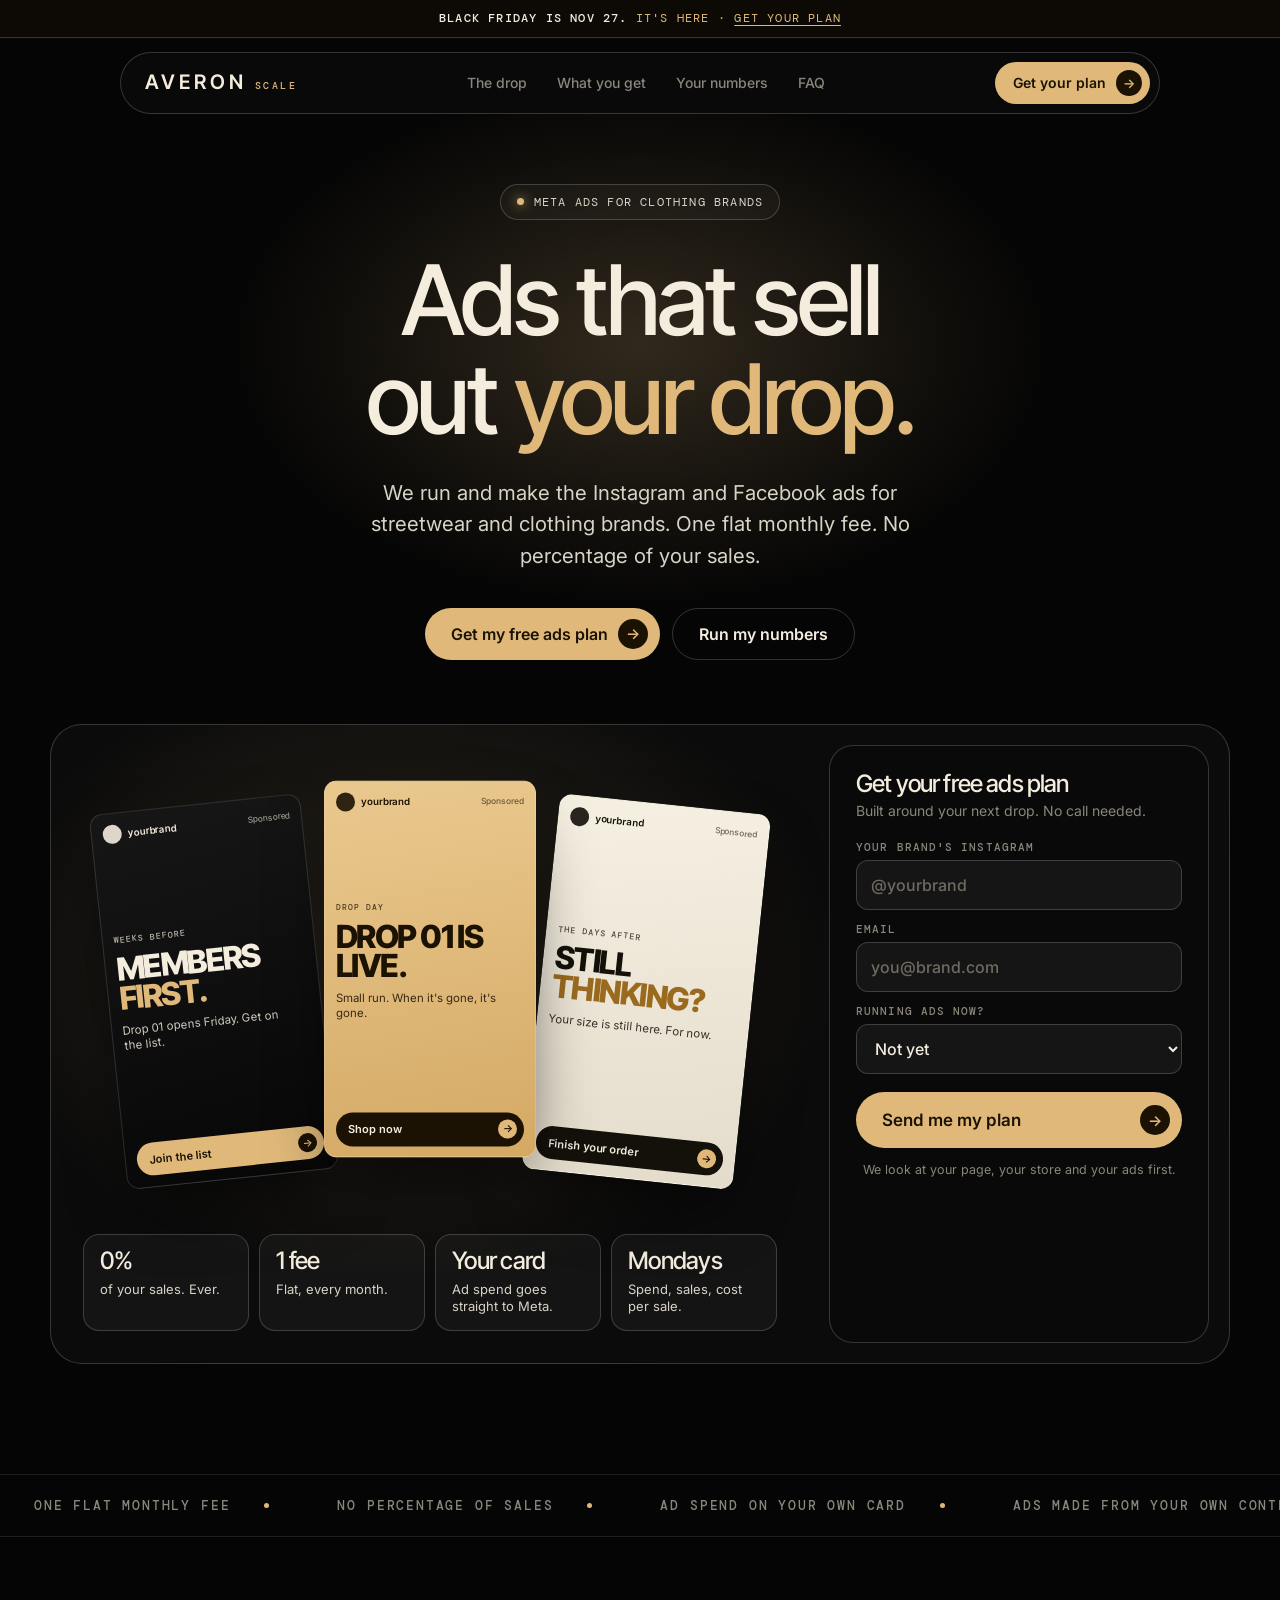
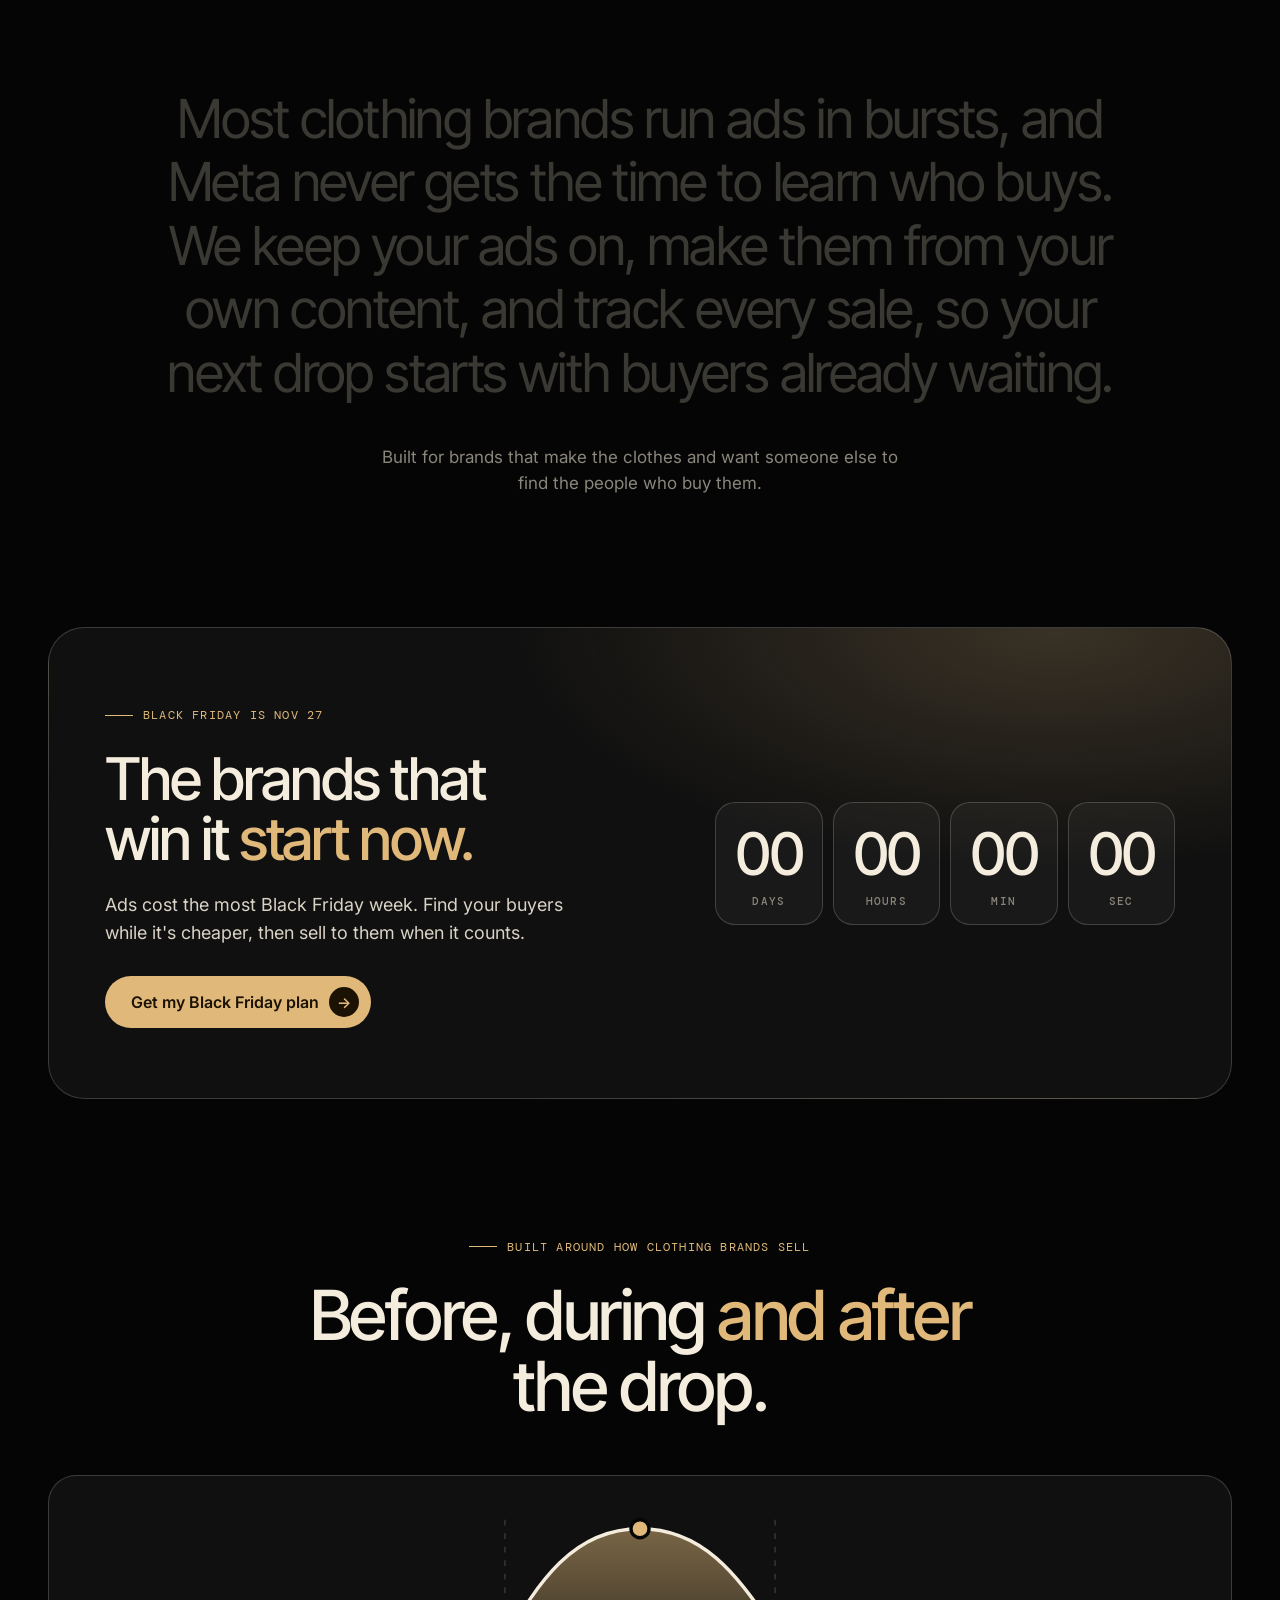
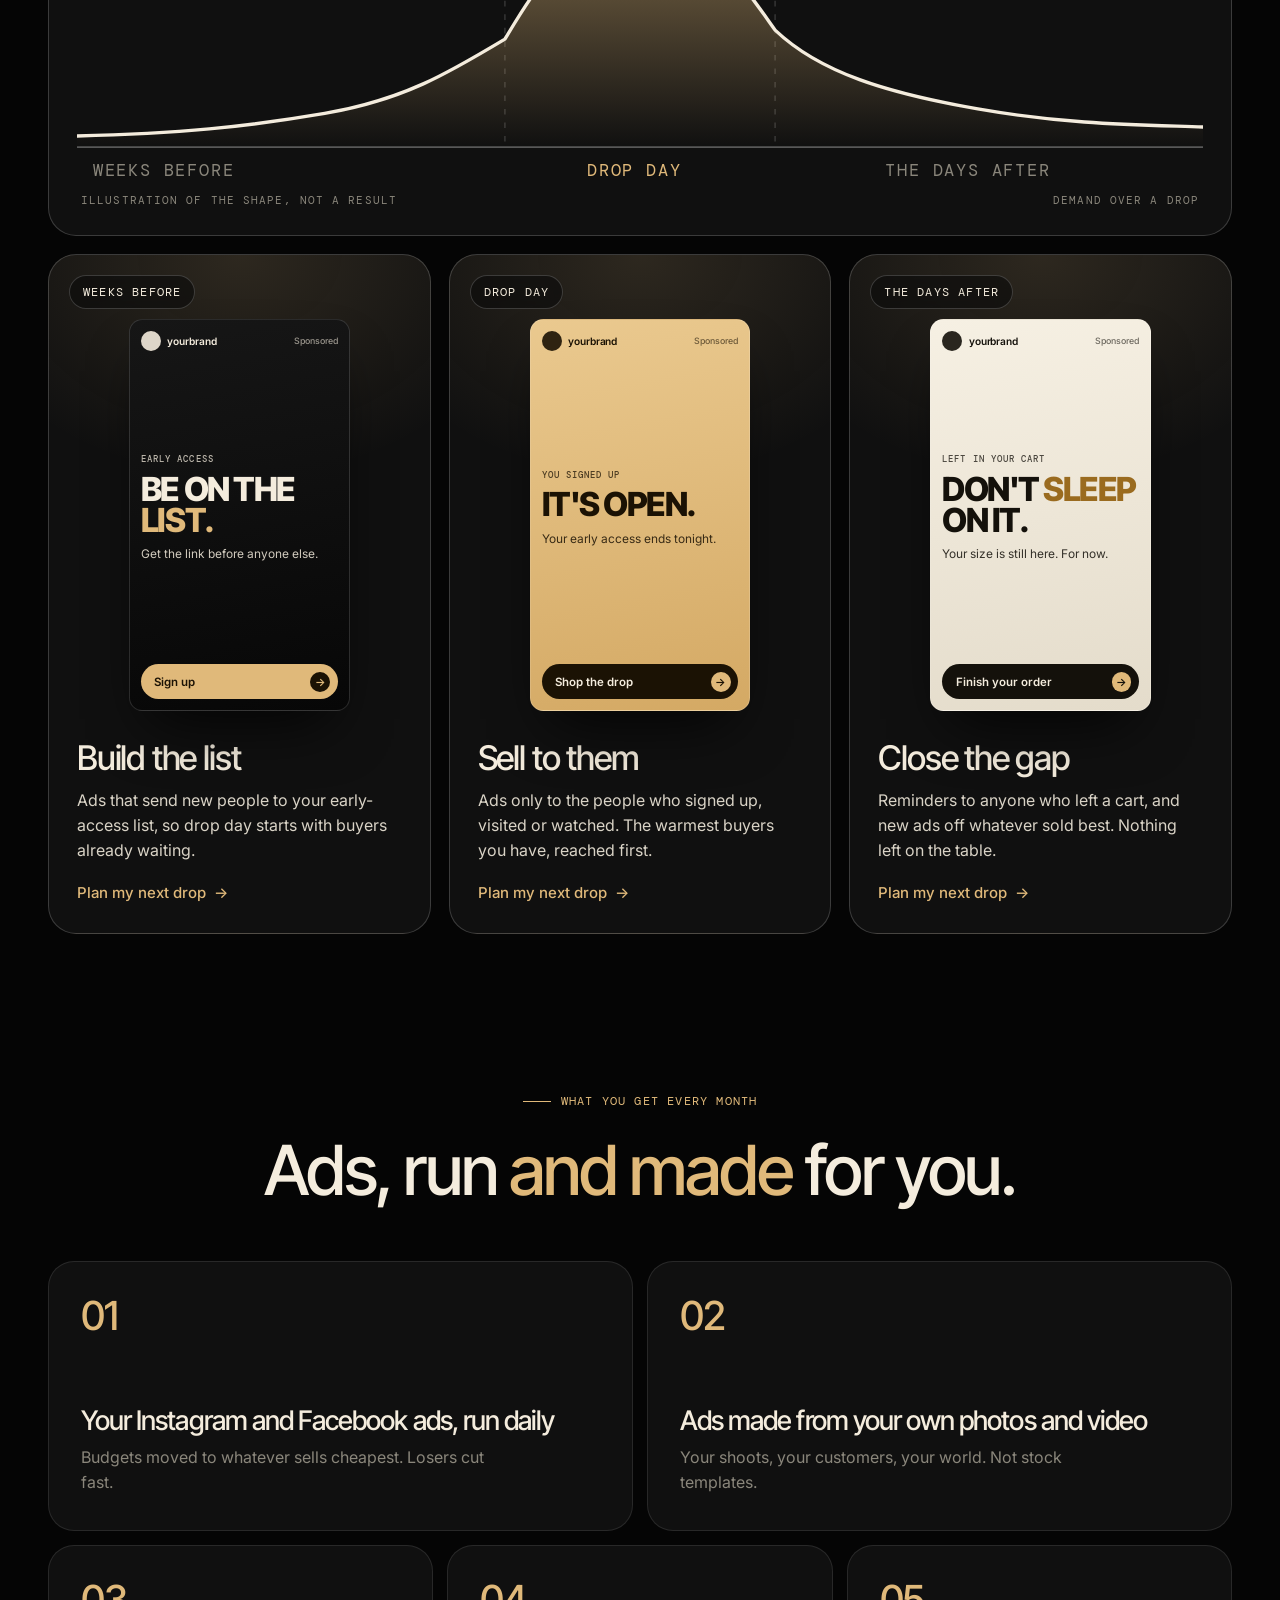
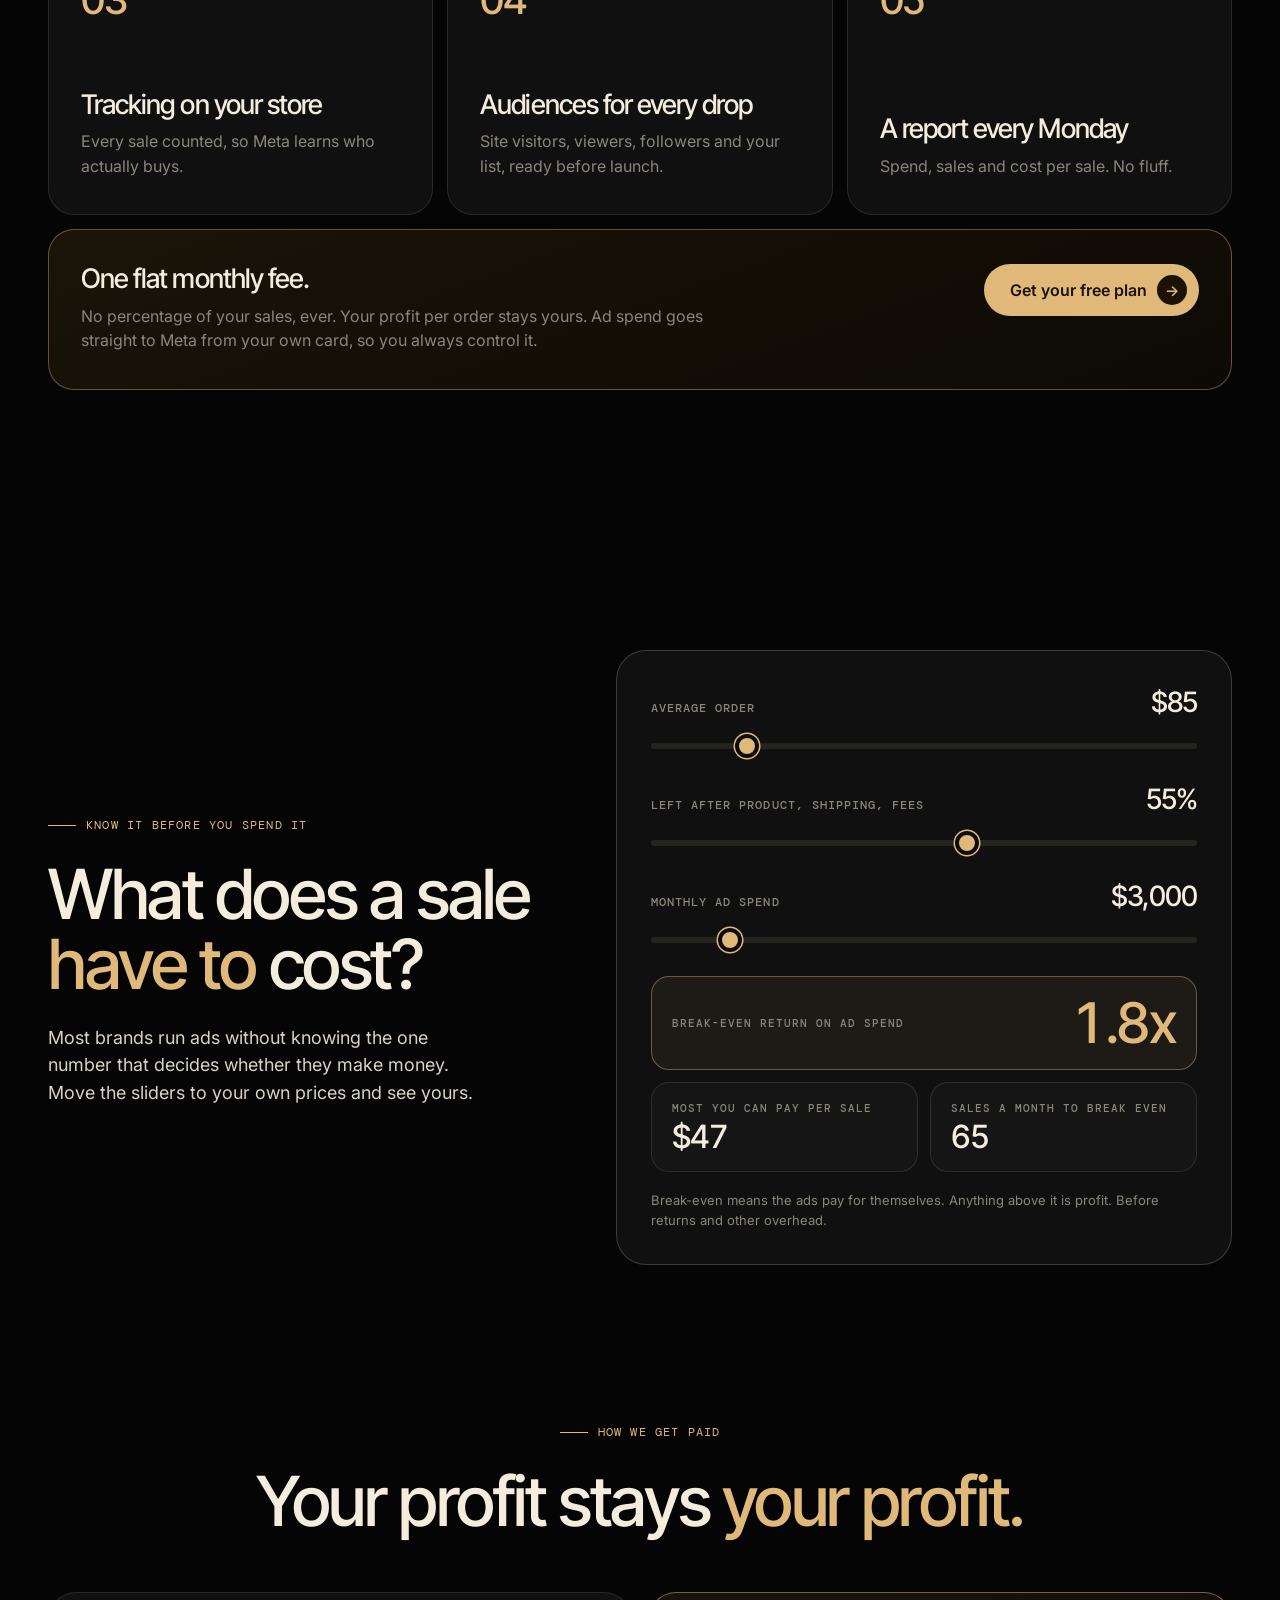
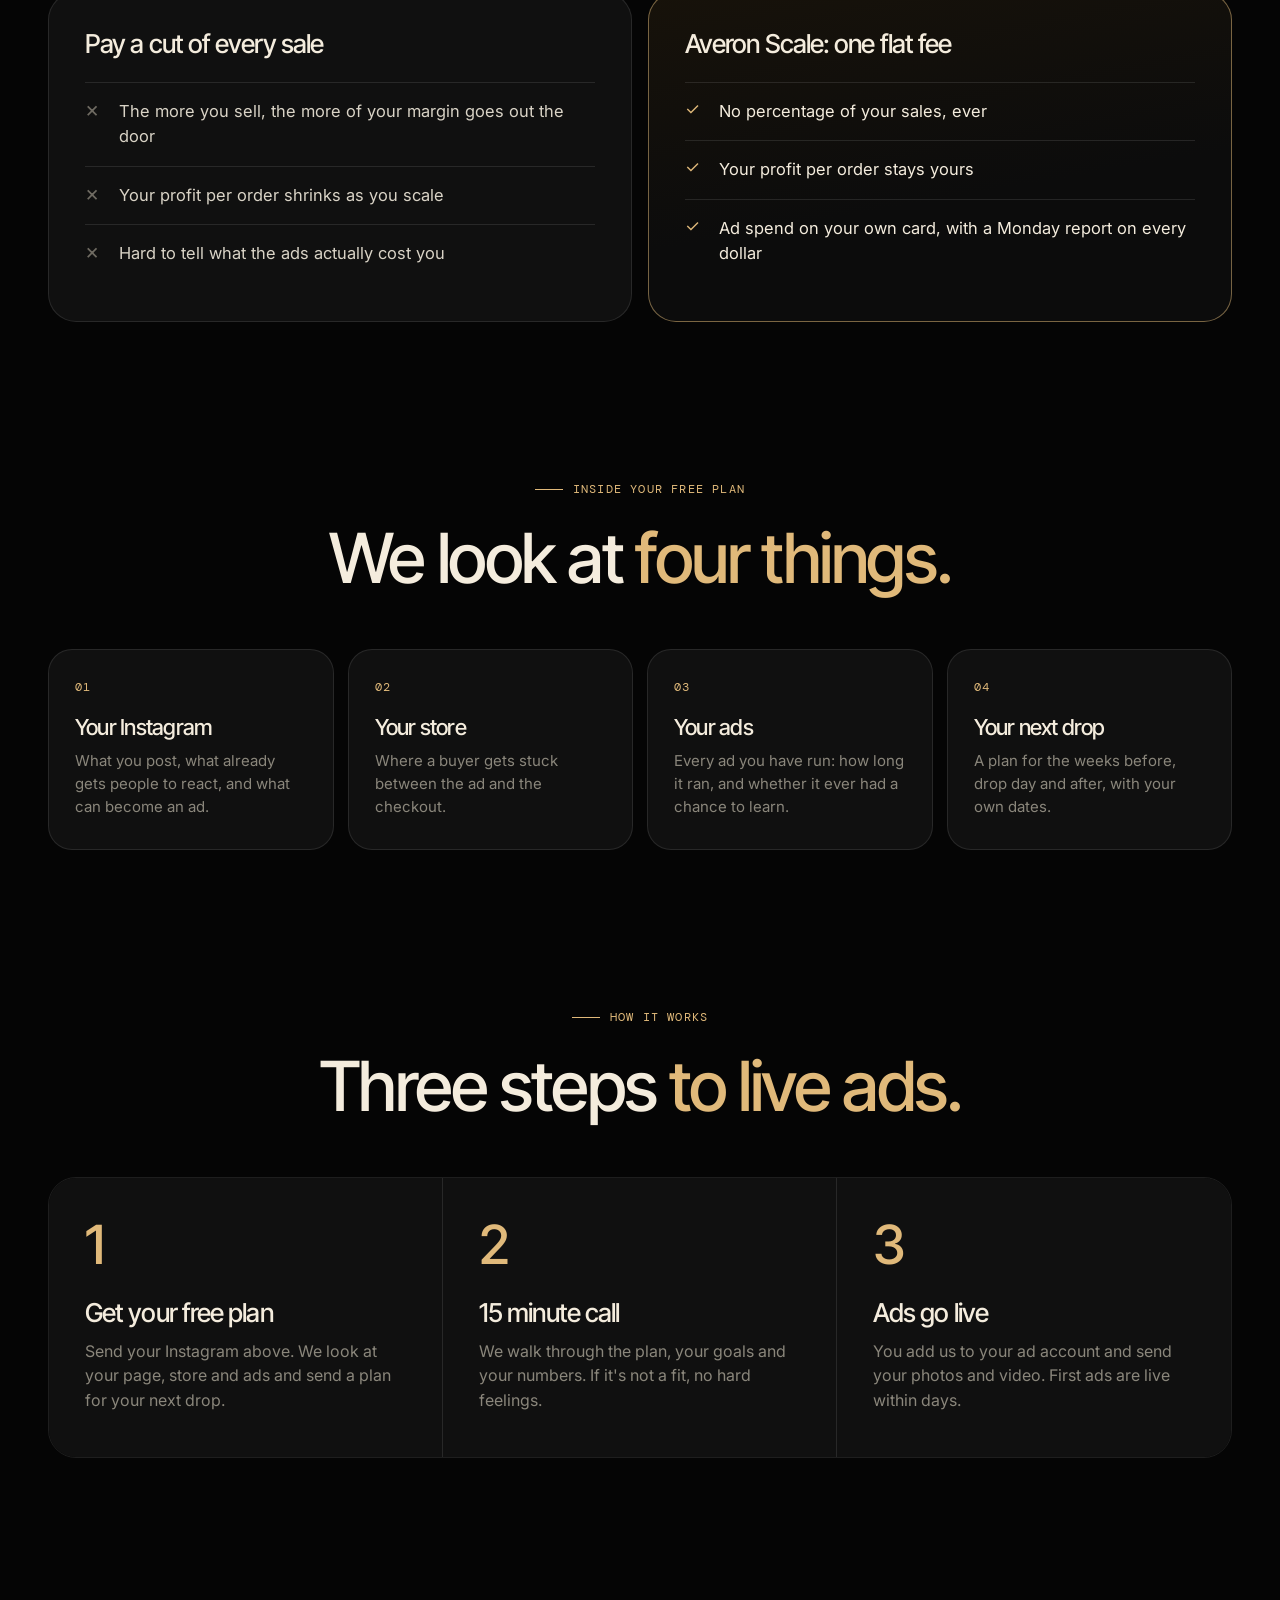
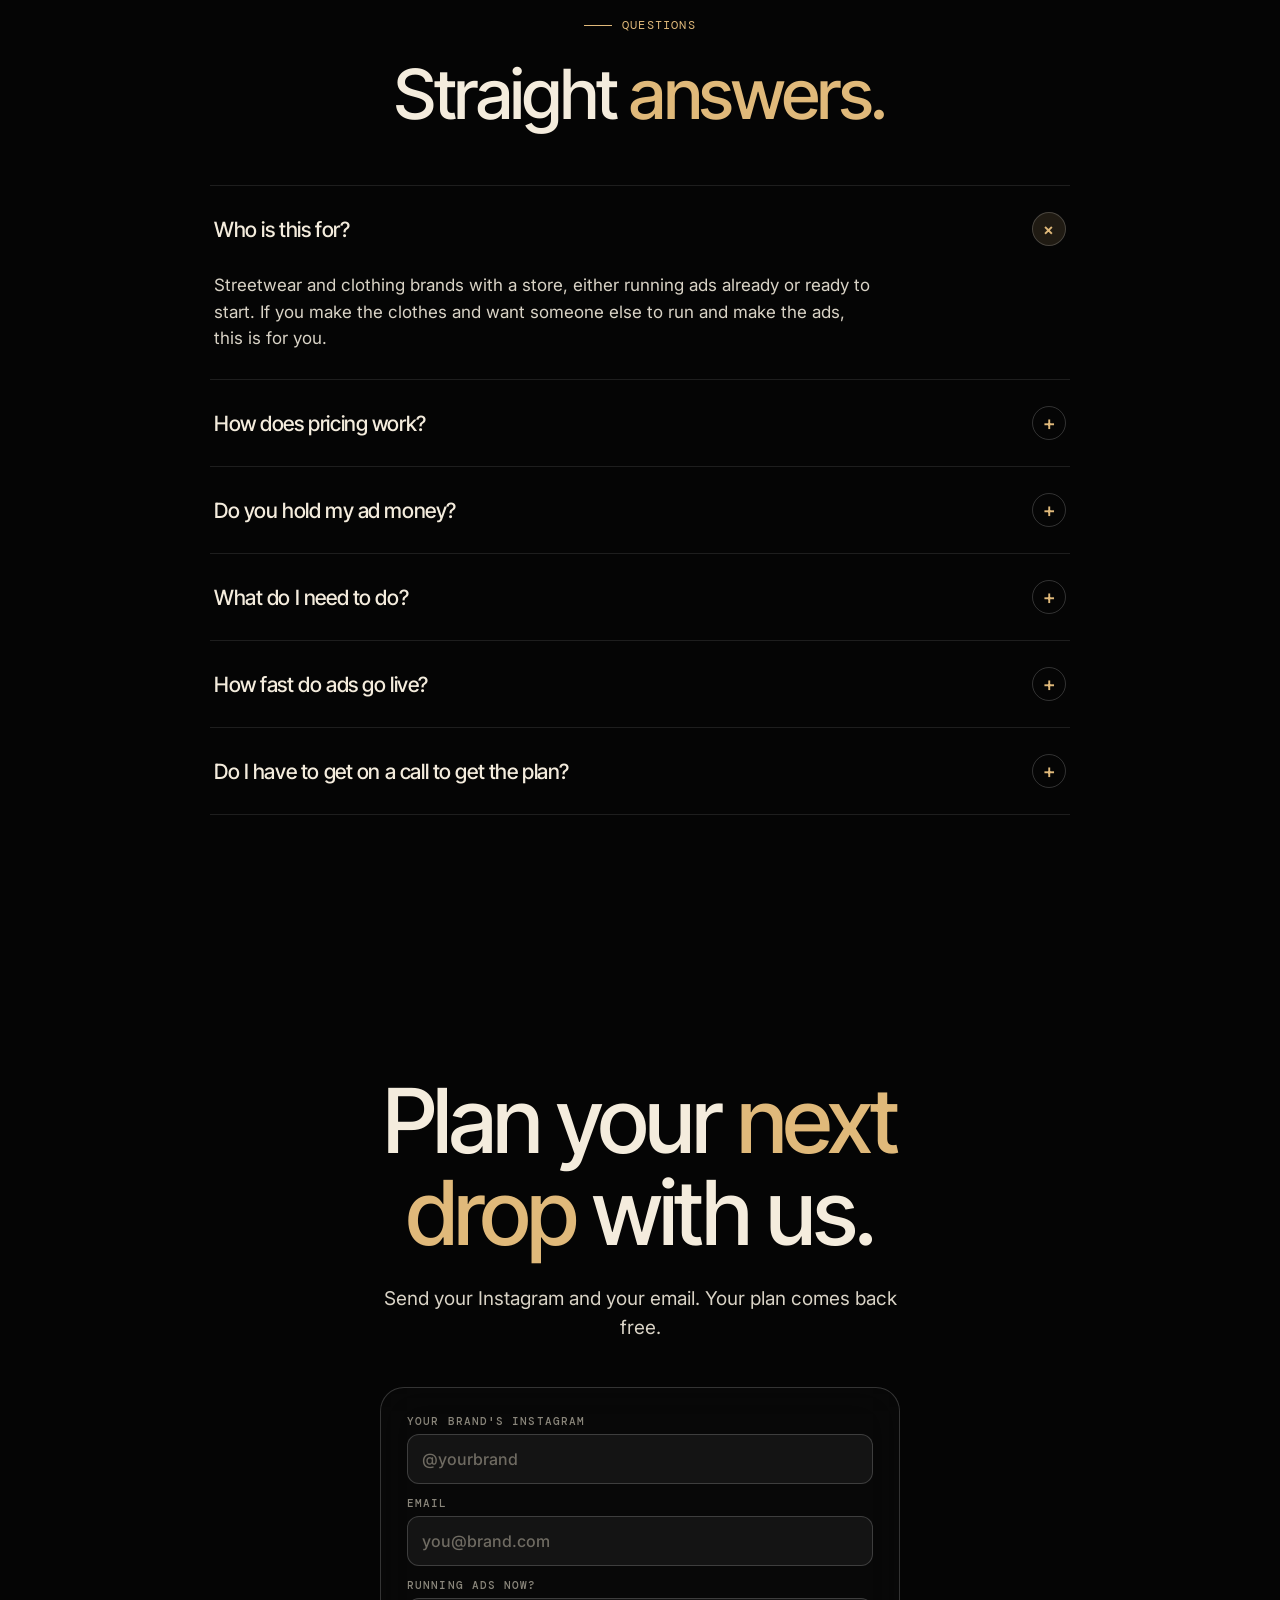
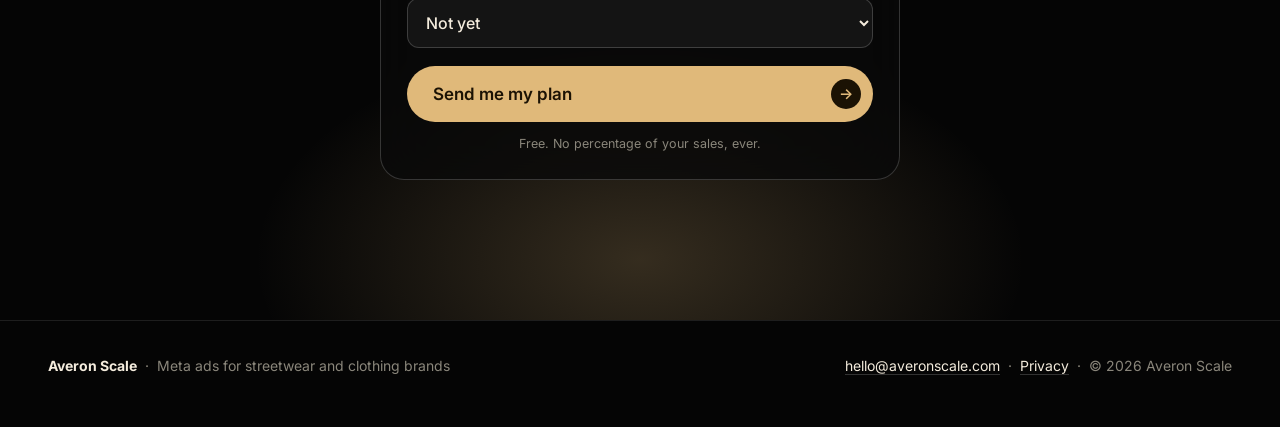
==== commit 3968ce61: "Revert "Site v3: five pages, real photos and real Meta numbers, light editorial design" This reverts" ====
--- a/index.html
+++ b/index.html
@@ -4,20 +4,309 @@
 <meta charset="utf-8">
 <meta name="viewport" content="width=device-width, initial-scale=1">
 <title>Averon Scale | Meta ads for clothing brands</title>
-<meta name="description" content="Instagram and Facebook ads for streetwear and clothing brands, made from your own content. One flat monthly fee, no cut of your sales.">
-<link rel="canonical" href="https://averonscale.com/">
+<meta name="description" content="Averon Scale runs and makes Meta ads for streetwear and clothing brands. One flat monthly fee. No percentage of your sales.">
 <meta property="og:title" content="Averon Scale | Meta ads for clothing brands">
-<meta property="og:description" content="Instagram and Facebook ads for streetwear and clothing brands, made from your own content. One flat monthly fee, no cut of your sales.">
+<meta property="og:description" content="Ads run and made for streetwear and clothing brands. One flat monthly fee. No percentage of your sales.">
 <meta property="og:image" content="https://averonscale.com/og.png">
-<meta property="og:url" content="https://averonscale.com/">
-<meta name="theme-color" content="#f2eee6">
+<meta name="theme-color" content="#050505">
 <link rel="icon" href="/favicon.ico" sizes="any">
 <link rel="icon" type="image/png" sizes="32x32" href="/favicon-32.png">
 <link rel="apple-touch-icon" href="/apple-touch-icon.png">
 <link rel="preconnect" href="https://fonts.googleapis.com">
 <link rel="preconnect" href="https://fonts.gstatic.com" crossorigin>
-<link href="https://fonts.googleapis.com/css2?family=Archivo:wdth,wght@62..125,400..900&family=Inter:wght@400;500;600;700&display=swap" rel="stylesheet">
-<link rel="stylesheet" href="/site.css">
+<link href="https://fonts.googleapis.com/css2?family=Inter+Tight:wght@300;400;500;600;700&family=Inter:wght@400;500;600&family=DM+Mono:wght@400;500&display=swap" rel="stylesheet">
+<style>
+  :root {
+    --bg: #050505;
+    --bg2: #0b0b0b;
+    --card: #101010;
+    --line: rgba(255,255,255,.10);
+    --line2: rgba(255,255,255,.18);
+    --cream: #f4ecdd;
+    --text: #d9d3c6;
+    --mute: #8a867b;
+    --gold: #e0b97a;
+    --gold-ink: #1b1204;
+    --head: "Inter Tight", "Helvetica Neue", Arial, sans-serif;
+    --body: "Inter", "Helvetica Neue", Arial, sans-serif;
+    --mono: "DM Mono", ui-monospace, Menlo, monospace;
+  }
+  * { box-sizing: border-box; margin: 0; padding: 0; }
+  html { scroll-behavior: smooth; scroll-padding-top: 100px; }
+  body { font-family: var(--body); color: var(--text); background: var(--bg); -webkit-font-smoothing: antialiased; line-height: 1.55; overflow-x: hidden; }
+  a { color: inherit; text-decoration: none; }
+  i, em, cite, address { font-style: normal; }
+  img { display: block; max-width: 100%; }
+  .wrap { max-width: 1240px; margin: 0 auto; padding-inline: 28px; }
+  h1, h2, h3 { font-family: var(--head); font-weight: 500; color: var(--cream); letter-spacing: -0.035em; line-height: 1.02; text-wrap: balance; }
+  h1 em, h2 em { font-style: normal; font-weight: 500; color: var(--gold); }
+  .mono { font-family: var(--mono); font-size: 12px; letter-spacing: .1em; text-transform: uppercase; }
+  :focus-visible { outline: 2px solid var(--gold); outline-offset: 3px; }
+
+  /* buttons */
+  .btn { display: inline-flex; align-items: center; justify-content: center; gap: 10px; background: var(--gold); color: var(--gold-ink); height: 52px; padding: 0 12px 0 26px; border-radius: 999px; border: 0; font: 600 16px var(--body); cursor: pointer; white-space: nowrap; transition: transform .2s, background .2s, box-shadow .2s; box-shadow: 0 0 0 0 rgba(224,185,122,.0); }
+  .btn i { width: 30px; height: 30px; border-radius: 50%; background: var(--gold-ink); color: var(--gold); display: grid; place-items: center; font-style: normal; font-size: 15px; transition: transform .2s; }
+  .btn:hover { transform: translateY(-2px); box-shadow: 0 10px 40px -8px rgba(224,185,122,.55); background: #ecc88f; }
+  .btn:hover i { transform: translateX(3px); }
+  .btn.ghost { background: transparent; color: var(--cream); border: 1px solid var(--line2); padding: 0 26px; box-shadow: none; }
+  .btn.ghost:hover { background: rgba(255,255,255,.06); }
+  .btn.sm { height: 42px; padding: 0 8px 0 18px; font-size: 14px; }
+  .btn.sm i { width: 26px; height: 26px; font-size: 13px; }
+  .btn[disabled] { opacity: .6; cursor: wait; }
+
+  /* announce bar + nav */
+  .announce { background: #0d0a05; border-bottom: 1px solid rgba(224,185,122,.25); text-align: center; padding: 9px 16px; color: var(--gold); }
+  .announce a { text-decoration: underline; text-underline-offset: 3px; }
+  .announce b { font-weight: 500; color: var(--cream); }
+  .nav-wrap { position: sticky; top: 14px; z-index: 50; padding: 14px 20px 0; }
+  .nav { max-width: 1040px; margin: 0 auto; display: flex; align-items: center; justify-content: space-between; gap: 16px; padding: 9px 9px 9px 24px; background: rgba(12,12,12,.72); backdrop-filter: blur(16px) saturate(1.3); -webkit-backdrop-filter: blur(16px) saturate(1.3); border: 1px solid var(--line2); border-radius: 999px; }
+  .logo { font-family: var(--head); font-weight: 600; font-size: 20px; color: var(--cream); letter-spacing: .2em; display: flex; align-items: baseline; gap: 8px; }
+  .logo small { font: 500 10px var(--mono); letter-spacing: .24em; color: var(--gold); }
+  .links { display: flex; gap: 30px; font-size: 14px; font-weight: 500; }
+  .links a { color: var(--mute); transition: color .2s; }
+  .links a:hover { color: var(--cream); }
+
+  /* hero */
+  html { overflow-x: clip; }
+  .hero { position: relative; text-align: center; padding-block: 70px 40px; overflow-x: clip; }
+  .hero::before { content: ""; position: absolute; left: 50%; top: -120px; transform: translateX(-50%); width: 1100px; height: 700px; background: radial-gradient(closest-side, rgba(224,185,122,.20), rgba(224,185,122,.05) 55%, transparent 75%); pointer-events: none; z-index: 0; }
+  .hero > * { position: relative; z-index: 1; }
+  .badge { display: inline-flex; align-items: center; gap: 10px; border: 1px solid var(--line2); background: rgba(255,255,255,.03); border-radius: 999px; padding: 8px 16px; color: var(--text); margin-bottom: 30px; }
+  .badge::before { content: ""; width: 7px; height: 7px; border-radius: 50%; background: var(--gold); box-shadow: 0 0 12px var(--gold); }
+  .hero h1 { font-size: clamp(46px, 7.6vw, 108px); max-width: 1000px; margin: 0 auto; }
+  .hero .sub { font-size: clamp(17px, 1.6vw, 21px); max-width: 600px; margin: 28px auto 0; color: var(--text); }
+  .hero .cta { display: flex; gap: 12px; justify-content: center; margin-top: 36px; flex-wrap: wrap; }
+
+  .panel { position: relative; margin: 64px auto 0; max-width: 1180px; border: 1px solid var(--line2); border-radius: 32px; overflow: hidden; min-height: 640px; background: radial-gradient(640px 460px at 30% 38%, rgba(224,185,122,.17), transparent 68%), #0b0b0b; display: grid; grid-template-columns: 1fr 420px; align-items: stretch; text-align: left; }
+  .panel > * { position: relative; }
+  .lcol { display: flex; flex-direction: column; justify-content: space-between; gap: 26px; padding: 36px 32px 32px; }
+  .stack { position: relative; flex: 1; min-height: 360px; }
+  .stack .mock { position: absolute; width: 212px; top: 50%; left: 50%; box-shadow: 0 30px 70px -20px rgba(0,0,0,.8); transition: transform .45s cubic-bezier(.2,.7,.2,1); }
+  .stack .mock:nth-child(1) { transform: translate(-152%, -48%) rotate(-6deg); }
+  .stack .mock:nth-child(2) { transform: translate(-50%, -54%); z-index: 2; }
+  .stack .mock:nth-child(3) { transform: translate(52%, -48%) rotate(6deg); }
+  .panel:hover .stack .mock:nth-child(1) { transform: translate(-158%, -51%) rotate(-8deg); }
+  .panel:hover .stack .mock:nth-child(3) { transform: translate(58%, -51%) rotate(8deg); }
+  .facts { display: grid; grid-template-columns: repeat(4, 1fr); gap: 10px; }
+  .fact { background: rgba(255,255,255,.04); border: 1px solid var(--line2); border-radius: 16px; padding: 14px 16px; }
+  .fact b { display: block; font: 500 24px var(--head); letter-spacing: -.03em; color: var(--cream); line-height: 1; }
+
+  /* ad creatives built in code */
+  .mock { aspect-ratio: 9 / 16; border-radius: calc(var(--u, 2.1px) * 6); overflow: hidden; display: flex; flex-direction: column; justify-content: space-between; padding: calc(var(--u, 2.1px) * 5); position: relative; border: 1px solid rgba(255,255,255,.14); text-align: left; }
+  .mock .mk-top { display: flex; align-items: center; gap: calc(var(--u, 2.1px) * 3); font: 500 calc(var(--u, 2.1px) * 4.6) var(--body); }
+  .mock .mk-top i { width: calc(var(--u, 2.1px) * 9); height: calc(var(--u, 2.1px) * 9); border-radius: 50%; background: currentColor; opacity: .9; flex: none; }
+  .mock .mk-top b { font-weight: 600; letter-spacing: -.01em; }
+  .mock .mk-top span { margin-left: auto; opacity: .6; font-size: calc(var(--u, 2.1px) * 4); }
+  .mock .mk-body small { display: block; font: 500 calc(var(--u, 2.1px) * 4) var(--mono); letter-spacing: .12em; text-transform: uppercase; opacity: .75; margin-bottom: calc(var(--u, 2.1px) * 4); }
+  .mock .mk-body h4 { font: 800 calc(var(--u, 2.1px) * 15)/.92 var(--head); letter-spacing: -.045em; text-transform: uppercase; }
+  .mock .mk-body p { font-size: calc(var(--u, 2.1px) * 5.4); line-height: 1.3; margin: calc(var(--u, 2.1px) * 5) 0 0; color: inherit; opacity: .85; max-width: 90%; }
+  .mock .mk-cta { display: flex; justify-content: space-between; align-items: center; border-radius: 99px; padding: calc(var(--u, 2.1px) * 3.4) calc(var(--u, 2.1px) * 3.4) calc(var(--u, 2.1px) * 3.4) calc(var(--u, 2.1px) * 6); font: 600 calc(var(--u, 2.1px) * 5.2) var(--body); }
+  .mock .mk-cta u { text-decoration: none; width: calc(var(--u, 2.1px) * 9); height: calc(var(--u, 2.1px) * 9); border-radius: 50%; display: grid; place-items: center; font-size: calc(var(--u, 2.1px) * 5); }
+  .mock.m-black { background: linear-gradient(170deg, #161616, #070707); color: var(--cream); }
+  .mock.m-black .mk-body h4 em { font-style: normal; color: var(--gold); }
+  .mock.m-black .mk-cta { background: var(--gold); color: var(--gold-ink); } .mock.m-black .mk-cta u { background: var(--gold-ink); color: var(--gold); }
+  .mock.m-gold { background: linear-gradient(170deg, #eac98f, #d4a964); color: #1b1204; }
+  .mock.m-gold .mk-cta { background: #1b1204; color: #f4ecdd; } .mock.m-gold .mk-cta u { background: var(--gold); color: #1b1204; }
+  .mock.m-bone { background: linear-gradient(170deg, #f6f0e3, #e4dccb); color: #14110b; }
+  .mock.m-bone .mk-body h4 em { font-style: normal; color: #9a6b1f; }
+  .mock.m-bone .mk-cta { background: #14110b; color: #f4ecdd; } .mock.m-bone .mk-cta u { background: #e0b97a; color: #14110b; }
+  .mock .ex { position: absolute; top: calc(var(--u, 2.1px) * 5); right: calc(var(--u, 2.1px) * 5); display: none; }
+  .fact span { display: block; margin-top: 8px; font-size: 13px; color: var(--text); line-height: 1.35; }
+  .plan { margin: 20px; background: rgba(10,10,10,.78); backdrop-filter: blur(22px); -webkit-backdrop-filter: blur(22px); border: 1px solid var(--line2); border-radius: 24px; padding: 26px; }
+  .plan h3 { font-size: 24px; margin-bottom: 4px; }
+  .plan .lead { font-size: 14px; color: var(--mute); margin-bottom: 18px; }
+  .plan .field { display: flex; flex-direction: column; gap: 6px; margin-bottom: 12px; }
+  .plan label { font: 500 11px var(--mono); letter-spacing: .1em; text-transform: uppercase; color: var(--mute); }
+  .plan input, .plan select { height: 50px; border: 1px solid var(--line2); border-radius: 12px; padding: 0 14px; font: 500 16px var(--body); color: var(--cream); background: rgba(255,255,255,.05); outline: none; width: 100%; transition: border-color .2s, background .2s; }
+  .plan select option { color: #111; }
+  .plan input::placeholder { color: #6f6b62; }
+  .plan input:focus, .plan select:focus { border-color: var(--gold); background: rgba(255,255,255,.08); }
+  .plan .btn { width: 100%; justify-content: space-between; height: 56px; padding-left: 26px; font-size: 17px; margin-top: 6px; }
+  .plan .note { font-size: 12.5px; color: var(--mute); margin-top: 12px; text-align: center; }
+  .plan .done { display: none; font: 500 20px var(--head); color: var(--cream); padding: 22px 4px; line-height: 1.3; }
+
+  /* marquee */
+  .marq { border-block: 1px solid var(--line); overflow: hidden; margin-top: 70px; }
+  .marq-track { display: flex; width: max-content; animation: slide 40s linear infinite; }
+  .marq span { font: 500 13px var(--mono); letter-spacing: .14em; text-transform: uppercase; color: var(--mute); padding: 22px 34px; white-space: nowrap; display: flex; align-items: center; gap: 34px; }
+  .marq span::after { content: ""; width: 5px; height: 5px; background: var(--gold); border-radius: 50%; }
+  @keyframes slide { to { transform: translateX(-50%); } }
+
+  section { padding-block: 130px; }
+  .eyebrow { display: inline-flex; align-items: center; gap: 10px; color: var(--gold); margin-bottom: 24px; }
+  .eyebrow::before { content: ""; width: 28px; height: 1px; background: var(--gold); }
+  .center { text-align: center; }
+  h2 { font-size: clamp(36px, 5.4vw, 78px); }
+
+  /* statement (scroll fill) */
+  .statement { padding-block: 150px 130px; }
+  .fill { font: 400 clamp(28px, 4.2vw, 60px)/1.18 var(--head); letter-spacing: -.03em; max-width: 1060px; margin: 0 auto; text-align: center; text-wrap: balance; }
+  .fill span { color: #3a3833; transition: color .35s ease; }
+  .fill span.on { color: var(--cream); }
+  .fill-sub { text-align: center; color: var(--mute); max-width: 520px; margin: 40px auto 0; font-size: 17px; }
+
+  /* countdown */
+  .bf-card { position: relative; border: 1px solid var(--line2); border-radius: 36px; padding: 70px 56px; overflow: hidden; background: radial-gradient(900px 400px at 85% 0%, rgba(224,185,122,.20), transparent 60%), var(--card); display: grid; grid-template-columns: 1.1fr .9fr; gap: 48px; align-items: center; }
+  .bf-card h2 { font-size: clamp(34px, 4.6vw, 66px); }
+  .bf-card p { margin: 22px 0 30px; max-width: 480px; font-size: 18px; }
+  .clock { display: grid; grid-template-columns: repeat(4, 1fr); gap: 10px; }
+  .clock div { background: rgba(255,255,255,.04); border: 1px solid var(--line2); border-radius: 20px; padding: 22px 6px 16px; text-align: center; }
+  .clock b { display: block; font: 500 clamp(34px, 4.6vw, 62px)/1 var(--head); letter-spacing: -.04em; color: var(--cream); font-variant-numeric: tabular-nums; }
+  .clock small { display: block; margin-top: 10px; font: 500 11px var(--mono); letter-spacing: .12em; text-transform: uppercase; color: var(--mute); }
+
+  /* drop */
+  .curve { border: 1px solid var(--line2); border-radius: 28px; background: var(--card); padding: 28px 28px 14px; margin-top: 54px; }
+  .curve svg { width: 100%; height: auto; display: block; }
+  .curve .cap { display: flex; justify-content: space-between; color: var(--mute); padding: 6px 4px 12px; font-size: 11px; }
+  .phases { display: grid; grid-template-columns: repeat(3, 1fr); gap: 18px; margin-top: 18px; }
+  .pc { position: relative; border-radius: 28px; overflow: hidden; display: flex; flex-direction: column; border: 1px solid var(--line2); background: radial-gradient(420px 320px at 50% 0%, rgba(224,185,122,.14), transparent 70%), var(--card); }
+  .pc .chip { position: absolute; top: 20px; left: 20px; z-index: 3; border: 1px solid var(--line2); background: rgba(10,10,10,.6); backdrop-filter: blur(10px); border-radius: 999px; padding: 7px 13px; color: var(--cream); }
+  .pc .stage { display: grid; place-items: center; padding: 64px 0 8px; }
+  .pc .stage .mock { width: 58%; max-width: 230px; box-shadow: 0 30px 60px -22px rgba(0,0,0,.85); transition: transform .4s cubic-bezier(.2,.7,.2,1); }
+  .pc:hover .stage .mock { transform: translateY(-6px) rotate(-1.5deg); }
+  .pc .tx { padding: 22px 28px 28px; }
+  .pc h3 { font-size: 34px; }
+  .pc p { margin: 12px 0 18px; font-size: 16px; color: var(--text); }
+  .pc a { color: var(--gold); font-weight: 500; font-size: 15px; display: inline-flex; gap: 8px; align-items: center; }
+  .pc a:hover { gap: 12px; }
+  .pc a { transition: gap .2s; }
+
+  /* bento */
+  .bento { display: grid; grid-template-columns: repeat(6, 1fr); gap: 14px; margin-top: 56px; }
+  .bx { position: relative; border: 1px solid var(--line); border-radius: 26px; background: var(--card); padding: 34px 32px 36px; min-height: 270px; display: flex; flex-direction: column; justify-content: space-between; overflow: hidden; transition: border-color .25s; --mx: 50%; --my: 0%; }
+  .bx::before { content: ""; position: absolute; inset: 0; background: radial-gradient(420px circle at var(--mx) var(--my), rgba(224,185,122,.13), transparent 60%); opacity: 0; transition: opacity .3s; pointer-events: none; }
+  .bx:hover { border-color: rgba(224,185,122,.45); }
+  .bx:hover::before { opacity: 1; }
+  .bx .n { font: 500 40px/1 var(--head); letter-spacing: -.03em; color: var(--gold); }
+  .bx h3 { font-size: 27px; margin: 36px 0 10px; line-height: 1.08; }
+  .bx p { color: var(--mute); font-size: 16px; max-width: 420px; }
+  .bx.s3 { grid-column: span 3; } .bx.s2 { grid-column: span 2; } .bx.s4 { grid-column: span 4; }
+  .bx.fee { background: linear-gradient(160deg, #1a1408, #0d0a05); border-color: rgba(224,185,122,.4); }
+  .bx.fee .btn { align-self: flex-start; margin-top: 22px; }
+
+  /* calculator */
+  .calc-grid { display: grid; grid-template-columns: .9fr 1.1fr; gap: 64px; align-items: center; }
+  .calc-grid .lede { font-size: 18px; margin-top: 24px; max-width: 440px; }
+  .calc { border: 1px solid var(--line2); border-radius: 30px; background: var(--card); padding: 34px; }
+  .slider { margin-bottom: 26px; }
+  .slider .top { display: flex; justify-content: space-between; align-items: baseline; margin-bottom: 12px; gap: 12px; }
+  .slider label { font: 500 11.5px var(--mono); letter-spacing: .09em; text-transform: uppercase; color: var(--mute); }
+  .slider output { font: 500 28px var(--head); color: var(--cream); letter-spacing: -.03em; }
+  input[type=range] { -webkit-appearance: none; appearance: none; width: 100%; height: 6px; border-radius: 99px; background: #25231f; outline-offset: 8px; }
+  input[type=range]::-webkit-slider-thumb { -webkit-appearance: none; width: 24px; height: 24px; border-radius: 50%; background: var(--gold); border: 4px solid #0b0b0b; box-shadow: 0 0 0 1.5px var(--gold); cursor: grab; }
+  input[type=range]::-moz-range-thumb { width: 18px; height: 18px; border-radius: 50%; background: var(--gold); border: 4px solid #0b0b0b; box-shadow: 0 0 0 1.5px var(--gold); cursor: grab; }
+  .out { display: grid; grid-template-columns: 1fr 1fr; gap: 12px; }
+  .out .o { border: 1px solid var(--line); border-radius: 18px; padding: 18px 20px; background: rgba(255,255,255,.025); }
+  .out .o.big { grid-column: 1 / -1; display: flex; justify-content: space-between; align-items: center; gap: 12px; border-color: rgba(224,185,122,.4); background: rgba(224,185,122,.07); }
+  .out small { display: block; font: 500 11px var(--mono); letter-spacing: .09em; text-transform: uppercase; color: var(--mute); }
+  .out b { display: block; font: 500 32px var(--head); letter-spacing: -.035em; color: var(--cream); margin-top: 6px; font-variant-numeric: tabular-nums; line-height: 1; }
+  .out .big b { color: var(--gold); font-size: 56px; margin: 0; }
+  .calc .fine { font-size: 13px; color: var(--mute); margin-top: 18px; }
+
+  /* compare */
+  .cmp { display: grid; grid-template-columns: 1fr 1fr; gap: 16px; margin-top: 56px; }
+  .col { border: 1px solid var(--line); border-radius: 28px; padding: 38px 36px; background: var(--card); }
+  .col.us { border-color: rgba(224,185,122,.5); background: linear-gradient(170deg, #17120a, #0c0c0c 60%); }
+  .col h3 { font-size: 26px; margin-bottom: 24px; }
+  .col ul { list-style: none; display: grid; gap: 0; }
+  .col li { padding: 16px 0 16px 34px; border-top: 1px solid var(--line); position: relative; font-size: 16.5px; }
+  .col li::before { content: "×"; position: absolute; left: 0; top: 14px; color: #6f6b62; font-size: 22px; line-height: 1.1; }
+  .col.us li::before { content: "✓"; color: var(--gold); font-size: 17px; top: 17px; }
+  .col.us li { color: var(--cream); }
+
+  /* plan checks */
+  .checks { display: grid; grid-template-columns: repeat(4, 1fr); gap: 14px; margin-top: 56px; }
+  .ck { border: 1px solid var(--line); border-radius: 24px; padding: 28px 26px 30px; background: var(--card); }
+  .ck h3 { font-size: 22px; margin: 18px 0 10px; line-height: 1.1; }
+  .ck p { font-size: 15px; color: var(--mute); }
+  .ck .mono { color: var(--gold); }
+
+  /* steps */
+  .steps { display: grid; grid-template-columns: repeat(3, 1fr); gap: 0; margin-top: 56px; border: 1px solid var(--line); border-radius: 28px; overflow: hidden; }
+  .step { padding: 40px 36px 44px; background: var(--card); border-right: 1px solid var(--line); }
+  .step:last-child { border-right: 0; }
+  .step .n { font: 500 54px/1 var(--head); letter-spacing: -.04em; color: var(--gold); }
+  .step h3 { font-size: 26px; margin: 28px 0 12px; }
+  .step p { color: var(--mute); font-size: 16px; }
+
+  /* faq */
+  .faq { max-width: 860px; margin: 56px auto 0; border-top: 1px solid var(--line); }
+  .faq details { border-bottom: 1px solid var(--line); }
+  .faq summary { list-style: none; cursor: pointer; display: flex; justify-content: space-between; align-items: center; gap: 20px; padding: 26px 4px; font: 500 21px var(--head); color: var(--cream); letter-spacing: -.02em; }
+  .faq summary::-webkit-details-marker { display: none; }
+  .faq summary i { flex: none; width: 34px; height: 34px; border: 1px solid var(--line2); border-radius: 50%; display: grid; place-items: center; font-style: normal; color: var(--gold); font-size: 20px; line-height: 1; transition: transform .25s, background .25s; }
+  .faq details[open] summary i { transform: rotate(45deg); background: rgba(224,185,122,.12); }
+  .faq details p { padding: 0 60px 28px 4px; color: var(--text); font-size: 17px; max-width: 720px; }
+
+  /* final */
+  .final { position: relative; text-align: center; padding-block: 130px 140px; overflow: hidden; }
+  .final::before { content: ""; position: absolute; left: 50%; bottom: -260px; transform: translateX(-50%); width: 1100px; height: 640px; background: radial-gradient(closest-side, rgba(224,185,122,.22), transparent 70%); pointer-events: none; }
+  .final > * { position: relative; }
+  .final h2 { font-size: clamp(40px, 7vw, 104px); max-width: 980px; margin: 0 auto; }
+  .final .lede { font-size: 19px; max-width: 520px; margin: 26px auto 44px; }
+  .final .plan { max-width: 520px; margin: 0 auto; text-align: left; }
+
+  footer { border-top: 1px solid var(--line); padding: 34px 0 50px; color: var(--mute); font-size: 14px; }
+  footer .wrap { display: flex; justify-content: space-between; gap: 20px; flex-wrap: wrap; align-items: center; }
+  footer a { color: var(--cream); border-bottom: 1px solid var(--line2); }
+
+  .reveal { opacity: 0; transform: translateY(26px); transition: opacity .8s ease, transform .8s cubic-bezier(.2,.7,.2,1); }
+  .reveal.in { opacity: 1; transform: none; }
+
+  @media (prefers-reduced-motion: reduce) {
+    .marq-track { animation: none; }
+    .reveal { opacity: 1; transform: none; transition: none; }
+    .fill span { color: var(--cream); transition: none; }
+    html { scroll-behavior: auto; }
+  }
+  @media (max-width: 1000px) {
+    .panel { grid-template-columns: 1fr; min-height: 0; }
+    .lcol { padding: 28px 20px 4px; }
+    .stack { min-height: 400px; }
+    .facts { grid-template-columns: 1fr 1fr; }
+    .bf-card, .calc-grid { grid-template-columns: 1fr; gap: 40px; }
+    .bf-card { padding: 44px 28px; }
+    .phases, .steps, .cmp { grid-template-columns: 1fr; }
+    .step { border-right: 0; border-bottom: 1px solid var(--line); }
+    .step:last-child { border-bottom: 0; }
+    .bento { grid-template-columns: 1fr 1fr; }
+    .bx.s3, .bx.s2, .bx.s4 { grid-column: span 2; }
+    .checks { grid-template-columns: 1fr 1fr; }
+    .links { display: none; }
+    section { padding-block: 90px; }
+  }
+  @media (max-width: 600px) {
+    .wrap { padding-inline: 18px; }
+    .nav-wrap { padding: 10px 12px 0; top: 8px; }
+    .nav { padding: 7px 7px 7px 18px; }
+    .logo { font-size: 21px; } .logo small { display: none; }
+    .hero { padding-top: 46px; }
+    .hero .cta .btn { width: 100%; }
+    .panel { border-radius: 24px; margin-top: 44px; }
+    .stack { min-height: 330px; }
+    .stack .mock { width: 138px; }
+    .stack .mock:nth-child(1) { transform: translate(-112%, -50%) rotate(-7deg); }
+    .stack .mock:nth-child(3) { transform: translate(12%, -50%) rotate(7deg); }
+    .stack .mock:nth-child(2) { transform: translate(-50%, -54%); }
+    .panel:hover .stack .mock:nth-child(1), .panel:hover .stack .mock:nth-child(3) { transform: inherit; }
+    .plan { margin: 12px; padding: 20px; }
+    .facts { grid-template-columns: 1fr 1fr; padding: 0 12px 12px; }
+    .fact { padding: 14px 14px; } .fact b { font-size: 22px; }
+    .checks, .bento { grid-template-columns: 1fr; }
+    .bx.s3, .bx.s2, .bx.s4 { grid-column: auto; }
+    .bx { min-height: 0; padding: 28px 24px; }
+    .bx h3 { margin-top: 28px; }
+    .pc .stage .mock { width: 62%; }
+    .calc { padding: 22px; }
+    .out { grid-template-columns: 1fr; }
+    .out .big b { font-size: 44px; }
+    .col { padding: 28px 22px; }
+    .faq summary { font-size: 18px; }
+    .faq details p { padding-right: 4px; }
+    .marq span { padding: 18px 22px; }
+    .announce { font-size: 11px; }
+  }
+</style>
 <!-- Meta Pixel: Averon Scale -->
 <script>
 !function(f,b,e,v,n,t,s){if(f.fbq)return;n=f.fbq=function(){n.callMethod?n.callMethod.apply(n,arguments):n.queue.push(arguments)};if(!f._fbq)f._fbq=n;n.push=n;n.loaded=!0;n.version='2.0';n.queue=[];t=b.createElement(e);t.async=!0;t.src=v;s=b.getElementsByTagName(e)[0];s.parentNode.insertBefore(t,s)}(window,document,'script','https://connect.facebook.net/en_US/fbevents.js');
@@ -26,111 +315,446 @@
 <noscript><img height="1" width="1" style="display:none" alt="" src="https://www.facebook.com/tr?id=1146721501546311&amp;ev=PageView&amp;noscript=1"></noscript>
 </head>
 <body>
-<header class="top"><div class="wrap">
-  <a class="brand" href="/" aria-label="Averon Scale home"><img src="/brand/favicon-64.png" alt="" width="34" height="34"><b>Averon Scale</b></a>
-  <button class="menu" type="button" aria-expanded="false" aria-controls="nav">Menu</button>
-  <nav class="nav" id="nav">
-    <a href="/work/">Work</a><a href="/how-it-works/">How it works</a><a href="/about/">About</a>
-    <a class="btn" href="/free-plan/">Get a free ads plan</a>
+
+<div class="announce mono"><b>Black Friday is Nov 27.</b> <span id="ann">Ads cost the most that week</span> · <a href="#plan-top">Get your plan</a></div>
+
+<div class="nav-wrap">
+  <nav class="nav">
+    <a class="logo" href="#top" aria-label="Averon Scale home">AVERON<small>SCALE</small></a>
+    <div class="links">
+      <a href="#drop">The drop</a>
+      <a href="#offer">What you get</a>
+      <a href="#numbers">Your numbers</a>
+      <a href="#faq">FAQ</a>
+    </div>
+    <a class="btn sm" href="#plan-top">Get your plan <i>&rarr;</i></a>
   </nav>
-</div></header>
-<main>
-
-<section class="hero"><div class="wrap split">
-  <div class="copy">
-    <span class="kicker">Meta ads for clothing brands</span>
-    <h1>You make the clothes. I&rsquo;ll sell&nbsp;them.</h1>
-    <p class="lede">Averon Scale runs Instagram and Facebook ads for streetwear and clothing brands, made from your own photos and video. One flat monthly fee. No cut of your sales.</p>
-    <div class="ctas">
-      <a class="btn" href="/free-plan/">Get a free ads plan <span class="arrow">&rarr;</span></a>
-      <a class="btn line" href="/work/">See the numbers</a>
-    </div>
-    <div class="meta-line"><span><b>Flat</b> monthly fee</span><span><b>0%</b> of your sales</span><span><b>Your</b> ad account</span><span><b>Monday</b> reports</span></div>
+</div>
+
+<main id="top">
+
+  <!-- HERO -->
+  <div class="wrap hero">
+    <div class="badge mono">Meta ads for clothing brands</div>
+    <h1>Ads that sell out <em>your drop.</em></h1>
+    <p class="sub">We run and make the Instagram and Facebook ads for streetwear and clothing brands. One flat monthly fee. No percentage of your sales.</p>
+    <div class="cta">
+      <a class="btn" href="#plan-top">Get my free ads plan <i>&rarr;</i></a>
+      <a class="btn ghost" href="#numbers">Run my numbers</a>
+    </div>
+
+    <div class="panel">
+      <div class="lcol">
+        <div class="stack" aria-label="Example ads for a drop: early access, drop day, and cart reminder" role="img">
+          <div class="mock m-black">
+            <div class="mk-top"><i></i><b>yourbrand</b><span>Sponsored</span></div>
+            <div class="mk-body"><small>Weeks before</small><h4>Members <em>first.</em></h4><p>Drop 01 opens Friday. Get on the list.</p></div>
+            <div class="mk-cta">Join the list <u>&rarr;</u></div>
+          </div>
+          <div class="mock m-gold">
+            <div class="mk-top"><i></i><b>yourbrand</b><span>Sponsored</span></div>
+            <div class="mk-body"><small>Drop day</small><h4>Drop 01 is live.</h4><p>Small run. When it's gone, it's gone.</p></div>
+            <div class="mk-cta">Shop now <u>&rarr;</u></div>
+          </div>
+          <div class="mock m-bone">
+            <div class="mk-top"><i></i><b>yourbrand</b><span>Sponsored</span></div>
+            <div class="mk-body"><small>The days after</small><h4>Still <em>thinking?</em></h4><p>Your size is still here. For now.</p></div>
+            <div class="mk-cta">Finish your order <u>&rarr;</u></div>
+          </div>
+        </div>
+        <div class="facts">
+          <div class="fact"><b>0%</b><span>of your sales. Ever.</span></div>
+          <div class="fact"><b>1 fee</b><span>Flat, every month.</span></div>
+          <div class="fact"><b>Your card</b><span>Ad spend goes straight to Meta.</span></div>
+          <div class="fact"><b>Mondays</b><span>Spend, sales, cost per sale.</span></div>
+        </div>
+      </div>
+      <form class="plan plan-form" id="plan-top" autocomplete="on">
+        <h3>Get your free ads plan</h3>
+        <p class="lead">Built around your next drop. No call needed.</p>
+        <div class="field">
+          <label for="handle1">Your brand's Instagram</label>
+          <input id="handle1" name="instagram" placeholder="@yourbrand" required>
+        </div>
+        <div class="field">
+          <label for="email1">Email</label>
+          <input id="email1" name="email" type="email" placeholder="you@brand.com" required>
+        </div>
+        <div class="field">
+          <label for="spend1">Running ads now?</label>
+          <select id="spend1" name="running_ads">
+            <option>Not yet</option>
+            <option>Yes, under $1K a month</option>
+            <option>Yes, $1K to $5K a month</option>
+            <option>Yes, over $5K a month</option>
+          </select>
+        </div>
+        <button class="btn" type="submit"><span class="lbl">Send me my plan</span> <i>&rarr;</i></button>
+        <div class="note">We look at your page, your store and your ads first.</div>
+        <div class="done">Got it. Your plan is on the way to your inbox.</div>
+      </form>
+    </div>
   </div>
-  <figure class="collage">
-    <img class="main" src="/img/syn-a.jpg" alt="A model in a black Synotacy tee with a white graphic, hands on his head, against a white wall" width="1200" height="1496">
-    <div class="adchip">
-      <span class="tag">The real ad</span>
-      <img src="/img/syn-forty.jpg" alt="The Synotacy FORTY tee laid on a parking garage floor" width="1200" height="1500">
-      <div class="cap"><b>65 orders</b>$3,019 in sales on $1,124 of ad spend</div>
-    </div>
-    <figcaption>My own label, Synotacy. Phone photos, real ads, numbers read from Meta.</figcaption>
-  </figure>
-</div></section>
-
-<div class="proof"><div class="wrap">
-  <div class="proof-grid">
-    <div class="proof-item">
-      <div class="num">$8,195<small>in sales</small></div>
-      <p>from $3,842 in ads for my own streetwear label. 170 orders across tees, sweats and hoodies.</p>
-    </div>
-    <div class="proof-item">
-      <div class="num">$19,620<small>in sales</small></div>
-      <p>from $3,700 in ads selling tickets to a fashion show in Miami. 80 orders, 74 of them from one video campaign.</p>
+
+  <div class="marq" aria-hidden="true">
+    <div class="marq-track">
+      <span>One flat monthly fee</span><span>No percentage of sales</span><span>Ad spend on your own card</span><span>Ads made from your own content</span><span>Every sale tracked</span><span>Report every Monday</span>
+      <span>One flat monthly fee</span><span>No percentage of sales</span><span>Ad spend on your own card</span><span>Ads made from your own content</span><span>Every sale tracked</span><span>Report every Monday</span>
     </div>
   </div>
-  <div class="proof-foot">
-    <span class="small">Purchases as Meta reports them, full account history, read Nov 23, 2026.</span>
-    <a class="btn line" href="/work/">How those ads were built <span class="arrow">&rarr;</span></a>
+
+  <!-- STATEMENT -->
+  <section class="statement">
+    <div class="wrap">
+      <p class="fill" id="fill">Most clothing brands run ads in bursts, and Meta never gets the time to learn who buys. We keep your ads on, make them from your own content, and track every sale, so your next drop starts with buyers already waiting.</p>
+      <p class="fill-sub reveal">Built for brands that make the clothes and want someone else to find the people who buy them.</p>
+    </div>
+  </section>
+
+  <!-- BLACK FRIDAY -->
+  <div class="wrap">
+    <div class="bf-card reveal" id="bf">
+      <div>
+        <div class="eyebrow mono">Black Friday is Nov 27</div>
+        <h2>The brands that win it <em>start now.</em></h2>
+        <p>Ads cost the most Black Friday week. Find your buyers while it's cheaper, then sell to them when it counts.</p>
+        <a class="btn" href="#plan-top">Get my Black Friday plan <i>&rarr;</i></a>
+      </div>
+      <div class="clock" role="timer" aria-label="Time until Black Friday">
+        <div><b id="cd-d">--</b><small>Days</small></div>
+        <div><b id="cd-h">--</b><small>Hours</small></div>
+        <div><b id="cd-m">--</b><small>Min</small></div>
+        <div><b id="cd-s">--</b><small>Sec</small></div>
+      </div>
+    </div>
   </div>
-</div></div>
-
-<div class="band">
-  <img src="/img/syn-forty.jpg" alt="FORTY tee on a garage floor" loading="lazy" width="1200" height="1500">
-  <img src="/img/syn-d.jpg" alt="Sweatpants leg detail on concrete" loading="lazy" width="900" height="1590">
-  <img src="/img/syn-e.jpg" alt="Black tee laid flat on concrete" loading="lazy" width="1000" height="1594">
-  <img src="/img/syn-c.jpg" alt="Cargo sweatpants on concrete" loading="lazy" width="1000" height="1583">
-</div>
-<div class="wrap band-cap"><span>Every photo on this site came out of a real ad account. No stock photos, no renders.</span><a href="/work/" style="color:var(--ink);font-weight:600">See what they sold &rarr;</a></div>
-
-<section><div class="wrap">
-  <span class="kicker">What I do</span>
-  <h2 style="margin-top:14px;max-width:16ch">The whole ad side of the brand, every month.</h2>
-  <div class="rows">
-    <div class="row"><span class="n">01</span><h3>Ads made from your content</h3><p>Your shoots, your fit pics, your customers. Phone photos sell clothes; the best ad on this site is a tee on a parking garage floor.</p></div>
-    <div class="row"><span class="n">02</span><h3>Run daily</h3><p>Budget moves to whatever is selling cheapest. Ads that don't sell get cut, and new ones go in built off what did.</p></div>
-    <div class="row"><span class="n">03</span><h3>Every sale tracked</h3><p>Pixel and Conversions API set up on your store, so Meta learns who actually buys and not just who clicks.</p></div>
-    <div class="row"><span class="n">04</span><h3>Planned around your drops</h3><p>List building in the weeks before, your warmest people first on drop day, and cart reminders after.</p></div>
-    <div class="row"><span class="n">05</span><h3>A report every Monday</h3><p>What you spent, what sold, and what each sale cost. Ad spend stays on your own card, so you always see it.</p></div>
+
+  <!-- THE DROP -->
+  <section id="drop">
+    <div class="wrap">
+      <div class="center reveal">
+        <div class="eyebrow mono">Built around how clothing brands sell</div>
+        <h2>Before, during <em>and after</em><br>the drop.</h2>
+      </div>
+
+      <div class="curve reveal">
+        <svg viewBox="0 0 1000 250" role="img" aria-label="Illustration of demand building before a drop, peaking on drop day, and tailing off after">
+          <defs>
+            <linearGradient id="g" x1="0" y1="0" x2="0" y2="1">
+              <stop offset="0" stop-color="#e0b97a" stop-opacity=".5"/>
+              <stop offset="1" stop-color="#e0b97a" stop-opacity="0"/>
+            </linearGradient>
+          </defs>
+          <g stroke="rgba(255,255,255,.14)" stroke-width="1.5" stroke-dasharray="5 7">
+            <line x1="380" y1="14" x2="380" y2="216"/>
+            <line x1="620" y1="14" x2="620" y2="216"/>
+          </g>
+          <path d="M0 206 C 90 204, 150 198, 220 186 S 330 150, 380 120 C 410 70, 440 22, 500 22 C 560 22, 590 70, 620 112 C 660 150, 720 168, 800 182 S 940 196, 1000 198 L1000 216 L0 216 Z" fill="url(#g)"/>
+          <path d="M0 206 C 90 204, 150 198, 220 186 S 330 150, 380 120 C 410 70, 440 22, 500 22 C 560 22, 590 70, 620 112 C 660 150, 720 168, 800 182 S 940 196, 1000 198" fill="none" stroke="#f4ecdd" stroke-width="3" stroke-linecap="round"/>
+          <circle cx="500" cy="22" r="8" fill="#e0b97a" stroke="#050505" stroke-width="3"/>
+          <line x1="0" y1="216" x2="1000" y2="216" stroke="rgba(255,255,255,.3)" stroke-width="1.5"/>
+          <g font-family="DM Mono, monospace" font-size="15" letter-spacing="1.6" fill="#8a867b">
+            <text x="14" y="242">WEEKS BEFORE</text>
+            <text x="453" y="242" fill="#e0b97a">DROP DAY</text>
+            <text x="718" y="242">THE DAYS AFTER</text>
+          </g>
+        </svg>
+        <div class="cap mono"><span>Illustration of the shape, not a result</span><span>Demand over a drop</span></div>
+      </div>
+
+      <div class="phases">
+        <article class="pc reveal">
+          <span class="chip mono">Weeks before</span>
+          <div class="stage" aria-hidden="true"><div class="mock m-black"><div class="mk-top"><i></i><b>yourbrand</b><span>Sponsored</span></div><div class="mk-body"><small>Early access</small><h4>Be on the <em>list.</em></h4><p>Get the link before anyone else.</p></div><div class="mk-cta">Sign up <u>&rarr;</u></div></div></div>
+          <div class="tx"><h3>Build the list</h3><p>Ads that send new people to your early-access list, so drop day starts with buyers already waiting.</p><a href="#plan-top">Plan my next drop <span>&rarr;</span></a></div>
+        </article>
+        <article class="pc reveal">
+          <span class="chip mono">Drop day</span>
+          <div class="stage" aria-hidden="true"><div class="mock m-gold"><div class="mk-top"><i></i><b>yourbrand</b><span>Sponsored</span></div><div class="mk-body"><small>You signed up</small><h4>It's open.</h4><p>Your early access ends tonight.</p></div><div class="mk-cta">Shop the drop <u>&rarr;</u></div></div></div>
+          <div class="tx"><h3>Sell to them</h3><p>Ads only to the people who signed up, visited or watched. The warmest buyers you have, reached first.</p><a href="#plan-top">Plan my next drop <span>&rarr;</span></a></div>
+        </article>
+        <article class="pc reveal">
+          <span class="chip mono">The days after</span>
+          <div class="stage" aria-hidden="true"><div class="mock m-bone"><div class="mk-top"><i></i><b>yourbrand</b><span>Sponsored</span></div><div class="mk-body"><small>Left in your cart</small><h4>Don't <em>sleep</em> on it.</h4><p>Your size is still here. For now.</p></div><div class="mk-cta">Finish your order <u>&rarr;</u></div></div></div>
+          <div class="tx"><h3>Close the gap</h3><p>Reminders to anyone who left a cart, and new ads off whatever sold best. Nothing left on the table.</p><a href="#plan-top">Plan my next drop <span>&rarr;</span></a></div>
+        </article>
+      </div>
+    </div>
+  </section>
+
+  <!-- OFFER -->
+  <section id="offer" style="padding-top:20px">
+    <div class="wrap">
+      <div class="center reveal">
+        <div class="eyebrow mono">What you get every month</div>
+        <h2>Ads, run <em>and made</em> for you.</h2>
+      </div>
+      <div class="bento">
+        <div class="bx s3 reveal"><div class="n">01</div><div><h3>Your Instagram and Facebook ads, run daily</h3><p>Budgets moved to whatever sells cheapest. Losers cut fast.</p></div></div>
+        <div class="bx s3 reveal"><div class="n">02</div><div><h3>Ads made from your own photos and video</h3><p>Your shoots, your customers, your world. Not stock templates.</p></div></div>
+        <div class="bx s2 reveal"><div class="n">03</div><div><h3>Tracking on your store</h3><p>Every sale counted, so Meta learns who actually buys.</p></div></div>
+        <div class="bx s2 reveal"><div class="n">04</div><div><h3>Audiences for every drop</h3><p>Site visitors, viewers, followers and your list, ready before launch.</p></div></div>
+        <div class="bx s2 reveal"><div class="n">05</div><div><h3>A report every Monday</h3><p>Spend, sales and cost per sale. No fluff.</p></div></div>
+        <div class="bx s6 reveal fee" style="grid-column:1/-1;min-height:0;flex-direction:row;align-items:center;gap:30px;flex-wrap:wrap">
+          <div style="max-width:640px"><h3 style="margin:0 0 10px">One flat monthly fee.</h3><p style="max-width:none">No percentage of your sales, ever. Your profit per order stays yours. Ad spend goes straight to Meta from your own card, so you always control it.</p></div>
+          <a class="btn" href="#plan-top" style="margin:0">Get your free plan <i>&rarr;</i></a>
+        </div>
+      </div>
+    </div>
+  </section>
+
+  <!-- CALCULATOR -->
+  <section id="numbers">
+    <div class="wrap calc-grid">
+      <div class="reveal">
+        <div class="eyebrow mono">Know it before you spend it</div>
+        <h2>What does a sale <em>have to</em> cost?</h2>
+        <p class="lede">Most brands run ads without knowing the one number that decides whether they make money. Move the sliders to your own prices and see yours.</p>
+      </div>
+      <div class="calc reveal">
+        <div class="slider">
+          <div class="top"><label for="aov">Average order</label><output id="aov-o">$85</output></div>
+          <input id="aov" type="range" min="25" max="400" step="5" value="85">
+        </div>
+        <div class="slider">
+          <div class="top"><label for="mar">Left after product, shipping, fees</label><output id="mar-o">55%</output></div>
+          <input id="mar" type="range" min="20" max="80" step="1" value="55">
+        </div>
+        <div class="slider">
+          <div class="top"><label for="bud">Monthly ad spend</label><output id="bud-o">$3,000</output></div>
+          <input id="bud" type="range" min="500" max="20000" step="250" value="3000">
+        </div>
+        <div class="out">
+          <div class="o big"><div><small>Break-even return on ad spend</small></div><b id="roas">1.8x</b></div>
+          <div class="o"><small>Most you can pay per sale</small><b id="cpa">$47</b></div>
+          <div class="o"><small>Sales a month to break even</small><b id="sales">64</b></div>
+        </div>
+        <p class="fine">Break-even means the ads pay for themselves. Anything above it is profit. Before returns and other overhead.</p>
+      </div>
+    </div>
+  </section>
+
+  <!-- COMPARE -->
+  <section style="padding-top:20px">
+    <div class="wrap">
+      <div class="center reveal">
+        <div class="eyebrow mono">How we get paid</div>
+        <h2>Your profit stays <em>your profit.</em></h2>
+      </div>
+      <div class="cmp">
+        <div class="col reveal">
+          <h3>Pay a cut of every sale</h3>
+          <ul>
+            <li>The more you sell, the more of your margin goes out the door</li>
+            <li>Your profit per order shrinks as you scale</li>
+            <li>Hard to tell what the ads actually cost you</li>
+          </ul>
+        </div>
+        <div class="col us reveal">
+          <h3>Averon Scale: one flat fee</h3>
+          <ul>
+            <li>No percentage of your sales, ever</li>
+            <li>Your profit per order stays yours</li>
+            <li>Ad spend on your own card, with a Monday report on every dollar</li>
+          </ul>
+        </div>
+      </div>
+    </div>
+  </section>
+
+  <!-- INSIDE THE PLAN -->
+  <section style="padding-top:20px">
+    <div class="wrap">
+      <div class="center reveal">
+        <div class="eyebrow mono">Inside your free plan</div>
+        <h2>We look at <em>four things.</em></h2>
+      </div>
+      <div class="checks">
+        <div class="ck reveal"><div class="mono">01</div><h3>Your Instagram</h3><p>What you post, what already gets people to react, and what can become an ad.</p></div>
+        <div class="ck reveal"><div class="mono">02</div><h3>Your store</h3><p>Where a buyer gets stuck between the ad and the checkout.</p></div>
+        <div class="ck reveal"><div class="mono">03</div><h3>Your ads</h3><p>Every ad you have run: how long it ran, and whether it ever had a chance to learn.</p></div>
+        <div class="ck reveal"><div class="mono">04</div><h3>Your next drop</h3><p>A plan for the weeks before, drop day and after, with your own dates.</p></div>
+      </div>
+    </div>
+  </section>
+
+  <!-- HOW -->
+  <section id="how" style="padding-top:20px">
+    <div class="wrap">
+      <div class="center reveal">
+        <div class="eyebrow mono">How it works</div>
+        <h2>Three steps <em>to live ads.</em></h2>
+      </div>
+      <div class="steps reveal">
+        <div class="step"><div class="n">1</div><h3>Get your free plan</h3><p>Send your Instagram above. We look at your page, store and ads and send a plan for your next drop.</p></div>
+        <div class="step"><div class="n">2</div><h3>15 minute call</h3><p>We walk through the plan, your goals and your numbers. If it's not a fit, no hard feelings.</p></div>
+        <div class="step"><div class="n">3</div><h3>Ads go live</h3><p>You add us to your ad account and send your photos and video. First ads are live within days.</p></div>
+      </div>
+    </div>
+  </section>
+
+  <!-- FAQ -->
+  <section id="faq" style="padding-top:20px">
+    <div class="wrap">
+      <div class="center reveal">
+        <div class="eyebrow mono">Questions</div>
+        <h2>Straight <em>answers.</em></h2>
+      </div>
+      <div class="faq reveal">
+        <details open><summary>Who is this for?<i>+</i></summary><p>Streetwear and clothing brands with a store, either running ads already or ready to start. If you make the clothes and want someone else to run and make the ads, this is for you.</p></details>
+        <details><summary>How does pricing work?<i>+</i></summary><p>One flat monthly fee. No percentage of your sales, no cut of your profit. Your ad spend is separate and goes straight to Meta from your own card.</p></details>
+        <details><summary>Do you hold my ad money?<i>+</i></summary><p>Never. You add us to your ad account and the spend comes off your own card, so you always see and control it.</p></details>
+        <details><summary>What do I need to do?<i>+</i></summary><p>Add us to your ad account and send photos and video from your shoots and your customers. We make the ads from those, run them, and send you a report every Monday.</p></details>
+        <details><summary>How fast do ads go live?<i>+</i></summary><p>First ads are live within days of you adding us to the ad account and sending your content.</p></details>
+        <details><summary>Do I have to get on a call to get the plan?<i>+</i></summary><p>No. Send your Instagram and your email and the plan comes to your inbox. The 15 minute call is only if you want to walk through it together.</p></details>
+      </div>
+    </div>
+  </section>
+
+  <!-- FINAL -->
+  <div class="wrap final">
+    <h2>Plan your <em>next drop</em> with us.</h2>
+    <p class="lede">Send your Instagram and your email. Your plan comes back free.</p>
+    <form class="plan plan-form" autocomplete="on">
+      <div class="field">
+        <label for="handle2">Your brand's Instagram</label>
+        <input id="handle2" name="instagram" placeholder="@yourbrand" required>
+      </div>
+      <div class="field">
+        <label for="email2">Email</label>
+        <input id="email2" name="email" type="email" placeholder="you@brand.com" required>
+      </div>
+      <div class="field">
+        <label for="spend2">Running ads now?</label>
+        <select id="spend2" name="running_ads">
+          <option>Not yet</option>
+          <option>Yes, under $1K a month</option>
+          <option>Yes, $1K to $5K a month</option>
+          <option>Yes, over $5K a month</option>
+        </select>
+      </div>
+      <button class="btn" type="submit"><span class="lbl">Send me my plan</span> <i>&rarr;</i></button>
+      <div class="note">Free. No percentage of your sales, ever.</div>
+      <div class="done">Got it. Your plan is on the way to your inbox.</div>
+    </form>
   </div>
-</div></section>
-
-<section class="rule"><div class="wrap split">
-  <figure class="figure"><img src="/img/syn-e.jpg" alt="A black Synotacy tee laid flat on concrete" width="1000" height="1594" style="aspect-ratio:4/5;object-fit:cover"></figure>
-  <div>
-    <span class="kicker">Who it's for</span>
-    <h2 style="margin:14px 0 22px">Brands that make the clothes and want someone on the ads.</h2>
-    <p class="lede">You have a store, a look, and product people like when they see it. You're boosting posts, or you ran ads once and they burned money. You want someone who knows clothing to run it, and you don't want to give up a percentage of every sale to do it.</p>
-    <p style="margin-top:28px"><a class="btn line" href="/how-it-works/">How it works <span class="arrow">&rarr;</span></a></p>
+</main>
+
+<footer>
+  <div class="wrap">
+    <div><b style="color:var(--cream)">Averon Scale</b> &nbsp;·&nbsp; Meta ads for streetwear and clothing brands</div>
+    <div><a href="mailto:hello@averonscale.com">hello@averonscale.com</a> &nbsp;·&nbsp; <a href="/privacy.html">Privacy</a> &nbsp;·&nbsp; &copy; 2026 Averon Scale</div>
   </div>
-</div></section>
-
-<section class="dark"><div class="wrap cta-band">
-  <div>
-    <h2>Not sure ads will work for your brand<span class="dot">?</span></h2>
-    <p style="margin-top:18px" class="lede">Send me your Instagram. I'll look at your page, your store and any ads you've run, and send back a plan for your next drop. Free, and no call needed.</p>
-  </div>
-  <a class="btn gold" href="/free-plan/">Get my free ads plan <span class="arrow">&rarr;</span></a>
-</div></section>
-</main>
-<footer><div class="wrap">
-  <div>
-    <a class="brand" href="/"><img src="/brand/favicon-64.png" alt="" width="34" height="34"><b>Averon Scale</b></a>
-    <p style="margin-top:18px;max-width:38ch">Meta ads for streetwear and clothing brands. Run from Houston, Texas.</p>
-  </div>
-  <div><h4>Pages</h4><ul>
-    <li><a href="/work/">Work</a></li><li><a href="/how-it-works/">How it works</a></li>
-    <li><a href="/about/">About</a></li><li><a href="/free-plan/">Free ads plan</a></li></ul></div>
-  <div><h4>Contact</h4><ul>
-    <li><a href="mailto:hello@averonscale.com">hello@averonscale.com</a></li>
-    <li><a href="https://www.instagram.com/vemito/" rel="noopener">Instagram @vemito</a></li></ul></div>
-  <div class="wordmark" aria-hidden="true">averon<span></span></div>
-  <div class="legal"><span>&copy; 2026 Averon Scale</span><a href="/privacy.html">Privacy</a></div>
-</div></footer>
+</footer>
+
 <script>
-document.querySelector('.menu').addEventListener('click', function () {
-  var n = document.getElementById('nav'); var o = n.classList.toggle('open');
-  this.setAttribute('aria-expanded', o ? 'true' : 'false');
-});
+  // Plan requests go to hello@averonscale.com through FormSubmit.
+  const FORM_ENDPOINT = "https://formsubmit.co/ajax/hello@averonscale.com";
+  // Remember where the visitor came from (ad, post, DM link) so every plan request says its source.
+  const SRC_KEYS = ["utm_source", "utm_medium", "utm_campaign", "utm_content"];
+  const src = {};
+  try {
+    const q = new URLSearchParams(location.search);
+    SRC_KEYS.forEach((k) => { const v = q.get(k); if (v) sessionStorage.setItem(k, v.slice(0, 80)); });
+    SRC_KEYS.forEach((k) => { src[k] = sessionStorage.getItem(k) || ""; });
+  } catch (err) {}
+  document.querySelectorAll(".plan-form").forEach((form) => {
+    const btn = form.querySelector("button");
+    const lbl = btn.querySelector(".lbl");
+    const note = form.querySelector(".note");
+    form.addEventListener("submit", async (e) => {
+      e.preventDefault();
+      const data = new FormData(form);
+      data.append("_subject", "New plan request: " + (data.get("instagram") || ""));
+      data.append("_template", "table");
+      data.append("_captcha", "false");
+      data.append("source", src.utm_source || "direct");
+      data.append("campaign", [src.utm_medium, src.utm_campaign, src.utm_content].filter(Boolean).join(" / ") || "none");
+      btn.disabled = true;
+      lbl.textContent = "Sending...";
+      let ok = false;
+      try {
+        const r = await fetch(FORM_ENDPOINT, { method: "POST", body: data, headers: { Accept: "application/json" } });
+        ok = r.ok;
+      } catch (err) {}
+      if (ok) {
+        if (window.fbq) fbq("track", "Lead");
+        form.querySelectorAll(".field, .btn, .note, .lead, h3").forEach((el) => (el.style.display = "none"));
+        form.querySelector(".done").style.display = "block";
+      } else {
+        btn.disabled = false;
+        lbl.textContent = "Send me my plan";
+        note.innerHTML = 'That didn\'t go through. Email us at <a href="mailto:hello@averonscale.com" style="text-decoration:underline">hello@averonscale.com</a> and we\'ll send your plan.';
+      }
+    });
+  });
+
+  // Black Friday countdown (midnight Nov 27, 2026, Houston time)
+  const BF = new Date("2026-11-27T00:00:00-06:00").getTime();
+  const pad = (n) => String(n).padStart(2, "0");
+  function tick() {
+    const left = BF - Date.now();
+    if (left <= 0) {
+      ["d", "h", "m", "s"].forEach((k) => (document.getElementById("cd-" + k).textContent = "00"));
+      document.getElementById("ann").textContent = "It's here";
+      return;
+    }
+    const d = Math.floor(left / 864e5), h = Math.floor(left / 36e5) % 24, m = Math.floor(left / 6e4) % 60, s = Math.floor(left / 1e3) % 60;
+    document.getElementById("cd-d").textContent = pad(d);
+    document.getElementById("cd-h").textContent = pad(h);
+    document.getElementById("cd-m").textContent = pad(m);
+    document.getElementById("cd-s").textContent = pad(s);
+    document.getElementById("ann").textContent = d + " days left. Ads cost the most that week";
+  }
+  tick(); setInterval(tick, 1000);
+
+  // Break-even calculator
+  const $ = (id) => document.getElementById(id);
+  const money = (n) => "$" + Math.round(n).toLocaleString("en-US");
+  function calc() {
+    const aov = +$("aov").value, mar = +$("mar").value / 100, bud = +$("bud").value;
+    const cpa = aov * mar;
+    $("aov-o").textContent = money(aov);
+    $("mar-o").textContent = Math.round(mar * 100) + "%";
+    $("bud-o").textContent = money(bud);
+    $("roas").textContent = (1 / mar).toFixed(1) + "x";
+    $("cpa").textContent = money(cpa);
+    $("sales").textContent = Math.ceil(bud / cpa).toLocaleString("en-US");
+  }
+  ["aov", "mar", "bud"].forEach((id) => $(id).addEventListener("input", calc));
+  calc();
+
+  // Scroll reveal
+  const items = document.querySelectorAll(".reveal");
+  if ("IntersectionObserver" in window) {
+    const io = new IntersectionObserver((es) => es.forEach((e) => { if (e.isIntersecting) { e.target.classList.add("in"); io.unobserve(e.target); } }), { threshold: .1 });
+    items.forEach((el) => io.observe(el));
+  } else { items.forEach((el) => el.classList.add("in")); }
+
+  // Statement: words light up as you scroll
+  const fill = document.getElementById("fill");
+  fill.innerHTML = fill.textContent.trim().split(/\s+/).map((w) => "<span>" + w + "</span>").join(" ");
+  const words = fill.querySelectorAll("span");
+  function paint() {
+    const r = fill.getBoundingClientRect(), vh = window.innerHeight;
+    const p = Math.min(1, Math.max(0, (vh * 0.88 - r.top) / (r.height + vh * 0.38)));
+    const n = Math.round(p * words.length);
+    words.forEach((w, i) => w.classList.toggle("on", i < n));
+  }
+  addEventListener("scroll", paint, { passive: true }); addEventListener("resize", paint); paint();
+
+  // Ad creatives scale with their own width (1 unit = 1% of the creative)
+  const mocks = document.querySelectorAll(".mock");
+  const setU = () => mocks.forEach((m) => m.style.setProperty("--u", (m.offsetWidth / 100) + "px"));
+  setU(); addEventListener("resize", setU); addEventListener("load", setU);
+  if ("ResizeObserver" in window) { const ro = new ResizeObserver(setU); mocks.forEach((m) => ro.observe(m)); }
+
+  // Card glow follows the cursor
+  document.querySelectorAll(".bx").forEach((c) => c.addEventListener("pointermove", (e) => {
+    const b = c.getBoundingClientRect();
+    c.style.setProperty("--mx", (e.clientX - b.left) + "px");
+    c.style.setProperty("--my", (e.clientY - b.top) + "px");
+  }));
 </script>
-</body></html>
+</body>
+</html>
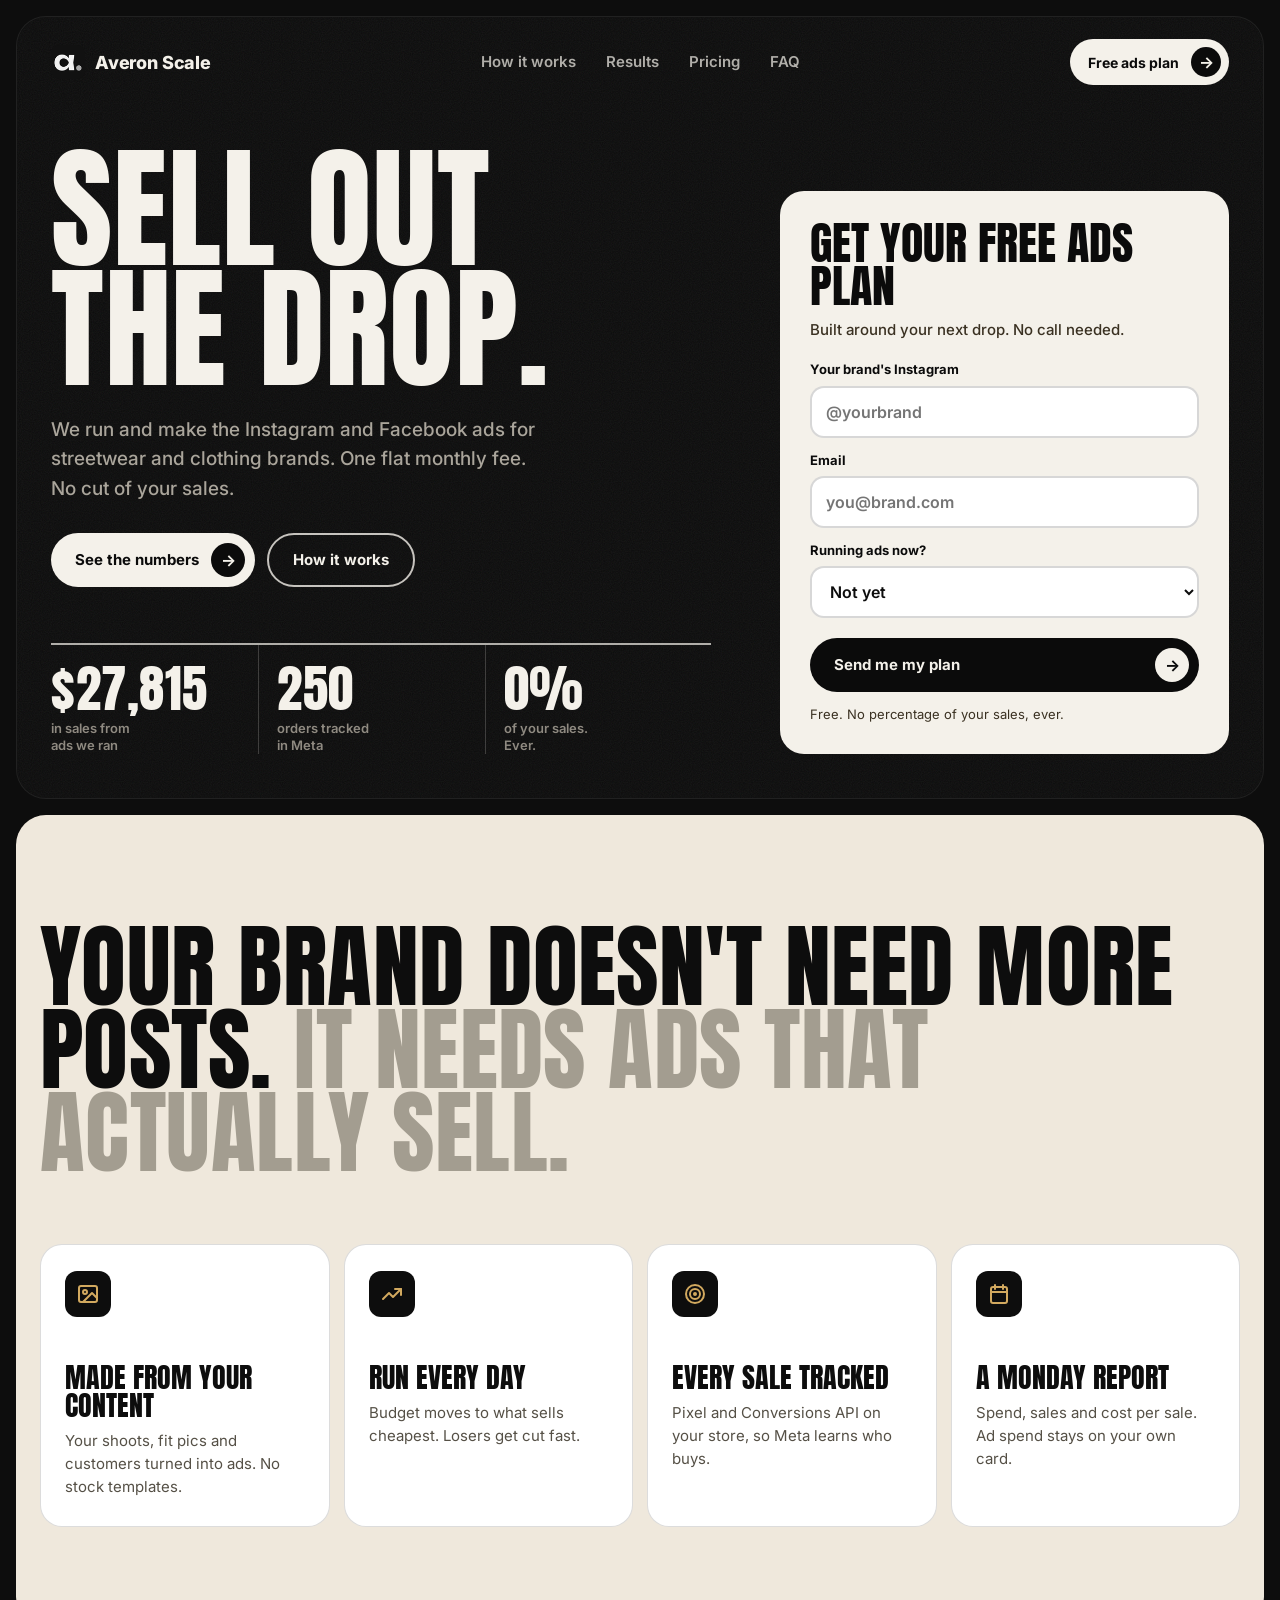
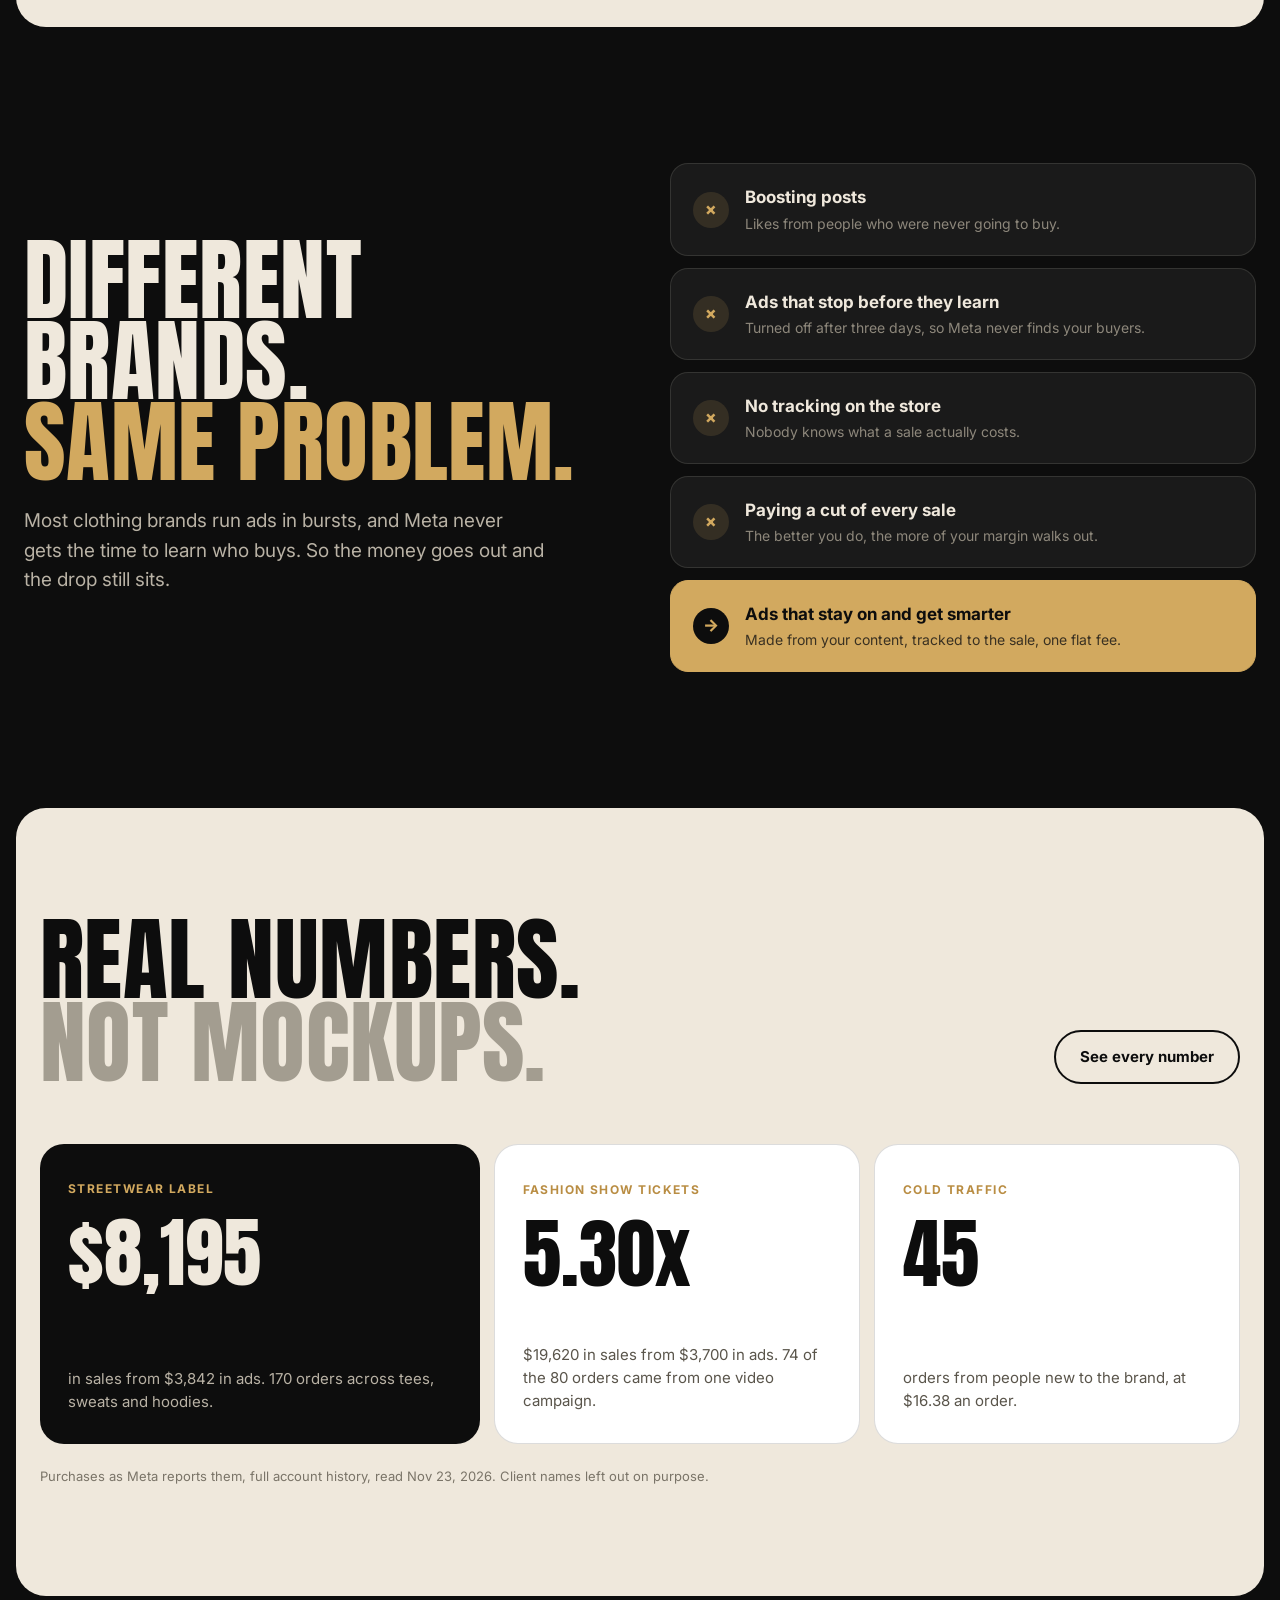
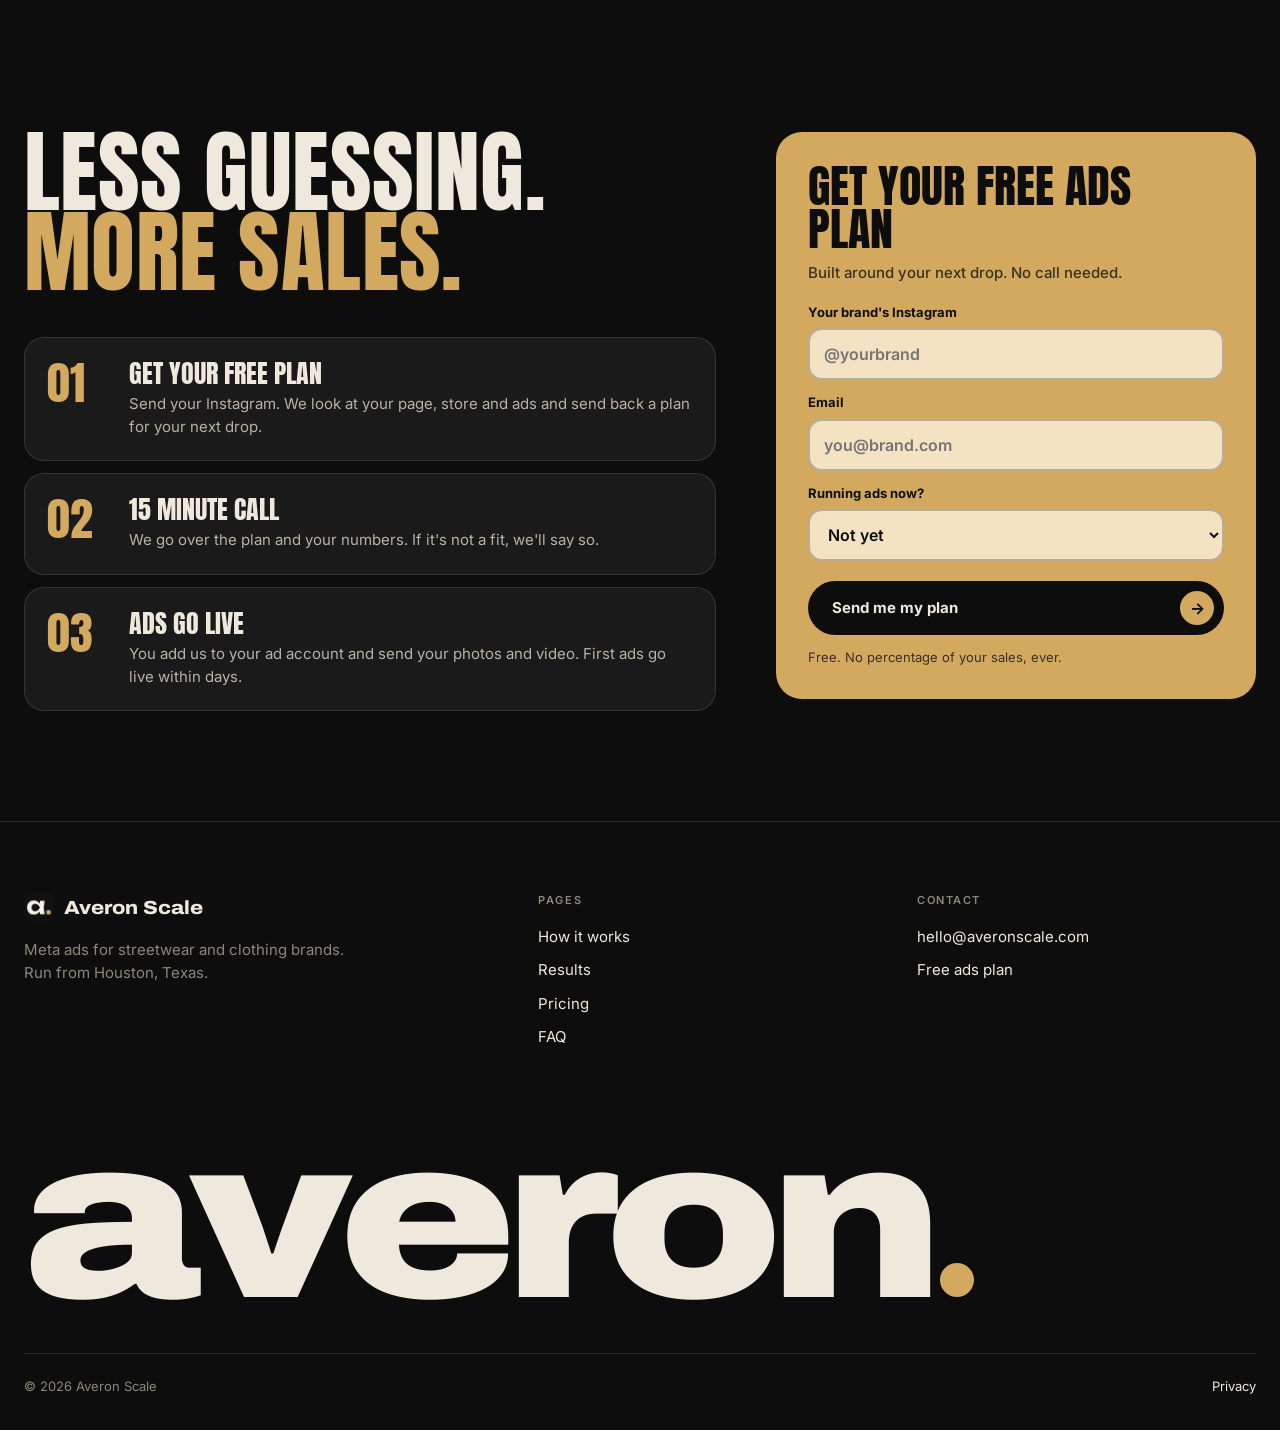
==== commit 9001dfaa: "Site v5: black and white hero with the plan form, Anton headlines, cream and black sections, five pa" ====
--- a/index.html
+++ b/index.html
@@ -8,303 +8,164 @@
 <meta property="og:title" content="Averon Scale | Meta ads for clothing brands">
 <meta property="og:description" content="Ads run and made for streetwear and clothing brands. One flat monthly fee. No percentage of your sales.">
 <meta property="og:image" content="https://averonscale.com/og.png">
-<meta name="theme-color" content="#050505">
+<link rel="canonical" href="https://averonscale.com/">
+<meta name="theme-color" content="#0d0d0d">
 <link rel="icon" href="/favicon.ico" sizes="any">
 <link rel="icon" type="image/png" sizes="32x32" href="/favicon-32.png">
 <link rel="apple-touch-icon" href="/apple-touch-icon.png">
 <link rel="preconnect" href="https://fonts.googleapis.com">
 <link rel="preconnect" href="https://fonts.gstatic.com" crossorigin>
-<link href="https://fonts.googleapis.com/css2?family=Inter+Tight:wght@300;400;500;600;700&family=Inter:wght@400;500;600&family=DM+Mono:wght@400;500&display=swap" rel="stylesheet">
+<link href="https://fonts.googleapis.com/css2?family=Anton&family=Inter:wght@400;500;600;700;800&family=Archivo:wdth,wght@100..125,800..900&display=swap" rel="stylesheet">
 <style>
-  :root {
-    --bg: #050505;
-    --bg2: #0b0b0b;
-    --card: #101010;
-    --line: rgba(255,255,255,.10);
-    --line2: rgba(255,255,255,.18);
-    --cream: #f4ecdd;
-    --text: #d9d3c6;
-    --mute: #8a867b;
-    --gold: #e0b97a;
-    --gold-ink: #1b1204;
-    --head: "Inter Tight", "Helvetica Neue", Arial, sans-serif;
-    --body: "Inter", "Helvetica Neue", Arial, sans-serif;
-    --mono: "DM Mono", ui-monospace, Menlo, monospace;
+  :root{
+    --ink:#0d0d0d; --ink2:#1a1a1a; --cream:#efe8dc; --cream2:#e4dccd; --gold:#d2a95f; --gold2:#b98d43;
+    --grey:#8d877b; --line:rgba(13,13,13,.14); --dline:rgba(239,232,220,.12);
+    --display:"Anton","Impact","Arial Narrow",sans-serif; --body:"Inter","Helvetica Neue",Arial,sans-serif;
   }
-  * { box-sizing: border-box; margin: 0; padding: 0; }
-  html { scroll-behavior: smooth; scroll-padding-top: 100px; }
-  body { font-family: var(--body); color: var(--text); background: var(--bg); -webkit-font-smoothing: antialiased; line-height: 1.55; overflow-x: hidden; }
-  a { color: inherit; text-decoration: none; }
-  i, em, cite, address { font-style: normal; }
-  img { display: block; max-width: 100%; }
-  .wrap { max-width: 1240px; margin: 0 auto; padding-inline: 28px; }
-  h1, h2, h3 { font-family: var(--head); font-weight: 500; color: var(--cream); letter-spacing: -0.035em; line-height: 1.02; text-wrap: balance; }
-  h1 em, h2 em { font-style: normal; font-weight: 500; color: var(--gold); }
-  .mono { font-family: var(--mono); font-size: 12px; letter-spacing: .1em; text-transform: uppercase; }
-  :focus-visible { outline: 2px solid var(--gold); outline-offset: 3px; }
-
-  /* buttons */
-  .btn { display: inline-flex; align-items: center; justify-content: center; gap: 10px; background: var(--gold); color: var(--gold-ink); height: 52px; padding: 0 12px 0 26px; border-radius: 999px; border: 0; font: 600 16px var(--body); cursor: pointer; white-space: nowrap; transition: transform .2s, background .2s, box-shadow .2s; box-shadow: 0 0 0 0 rgba(224,185,122,.0); }
-  .btn i { width: 30px; height: 30px; border-radius: 50%; background: var(--gold-ink); color: var(--gold); display: grid; place-items: center; font-style: normal; font-size: 15px; transition: transform .2s; }
-  .btn:hover { transform: translateY(-2px); box-shadow: 0 10px 40px -8px rgba(224,185,122,.55); background: #ecc88f; }
-  .btn:hover i { transform: translateX(3px); }
-  .btn.ghost { background: transparent; color: var(--cream); border: 1px solid var(--line2); padding: 0 26px; box-shadow: none; }
-  .btn.ghost:hover { background: rgba(255,255,255,.06); }
-  .btn.sm { height: 42px; padding: 0 8px 0 18px; font-size: 14px; }
-  .btn.sm i { width: 26px; height: 26px; font-size: 13px; }
-  .btn[disabled] { opacity: .6; cursor: wait; }
-
-  /* announce bar + nav */
-  .announce { background: #0d0a05; border-bottom: 1px solid rgba(224,185,122,.25); text-align: center; padding: 9px 16px; color: var(--gold); }
-  .announce a { text-decoration: underline; text-underline-offset: 3px; }
-  .announce b { font-weight: 500; color: var(--cream); }
-  .nav-wrap { position: sticky; top: 14px; z-index: 50; padding: 14px 20px 0; }
-  .nav { max-width: 1040px; margin: 0 auto; display: flex; align-items: center; justify-content: space-between; gap: 16px; padding: 9px 9px 9px 24px; background: rgba(12,12,12,.72); backdrop-filter: blur(16px) saturate(1.3); -webkit-backdrop-filter: blur(16px) saturate(1.3); border: 1px solid var(--line2); border-radius: 999px; }
-  .logo { font-family: var(--head); font-weight: 600; font-size: 20px; color: var(--cream); letter-spacing: .2em; display: flex; align-items: baseline; gap: 8px; }
-  .logo small { font: 500 10px var(--mono); letter-spacing: .24em; color: var(--gold); }
-  .links { display: flex; gap: 30px; font-size: 14px; font-weight: 500; }
-  .links a { color: var(--mute); transition: color .2s; }
-  .links a:hover { color: var(--cream); }
-
-  /* hero */
-  html { overflow-x: clip; }
-  .hero { position: relative; text-align: center; padding-block: 70px 40px; overflow-x: clip; }
-  .hero::before { content: ""; position: absolute; left: 50%; top: -120px; transform: translateX(-50%); width: 1100px; height: 700px; background: radial-gradient(closest-side, rgba(224,185,122,.20), rgba(224,185,122,.05) 55%, transparent 75%); pointer-events: none; z-index: 0; }
-  .hero > * { position: relative; z-index: 1; }
-  .badge { display: inline-flex; align-items: center; gap: 10px; border: 1px solid var(--line2); background: rgba(255,255,255,.03); border-radius: 999px; padding: 8px 16px; color: var(--text); margin-bottom: 30px; }
-  .badge::before { content: ""; width: 7px; height: 7px; border-radius: 50%; background: var(--gold); box-shadow: 0 0 12px var(--gold); }
-  .hero h1 { font-size: clamp(46px, 7.6vw, 108px); max-width: 1000px; margin: 0 auto; }
-  .hero .sub { font-size: clamp(17px, 1.6vw, 21px); max-width: 600px; margin: 28px auto 0; color: var(--text); }
-  .hero .cta { display: flex; gap: 12px; justify-content: center; margin-top: 36px; flex-wrap: wrap; }
-
-  .panel { position: relative; margin: 64px auto 0; max-width: 1180px; border: 1px solid var(--line2); border-radius: 32px; overflow: hidden; min-height: 640px; background: radial-gradient(640px 460px at 30% 38%, rgba(224,185,122,.17), transparent 68%), #0b0b0b; display: grid; grid-template-columns: 1fr 420px; align-items: stretch; text-align: left; }
-  .panel > * { position: relative; }
-  .lcol { display: flex; flex-direction: column; justify-content: space-between; gap: 26px; padding: 36px 32px 32px; }
-  .stack { position: relative; flex: 1; min-height: 360px; }
-  .stack .mock { position: absolute; width: 212px; top: 50%; left: 50%; box-shadow: 0 30px 70px -20px rgba(0,0,0,.8); transition: transform .45s cubic-bezier(.2,.7,.2,1); }
-  .stack .mock:nth-child(1) { transform: translate(-152%, -48%) rotate(-6deg); }
-  .stack .mock:nth-child(2) { transform: translate(-50%, -54%); z-index: 2; }
-  .stack .mock:nth-child(3) { transform: translate(52%, -48%) rotate(6deg); }
-  .panel:hover .stack .mock:nth-child(1) { transform: translate(-158%, -51%) rotate(-8deg); }
-  .panel:hover .stack .mock:nth-child(3) { transform: translate(58%, -51%) rotate(8deg); }
-  .facts { display: grid; grid-template-columns: repeat(4, 1fr); gap: 10px; }
-  .fact { background: rgba(255,255,255,.04); border: 1px solid var(--line2); border-radius: 16px; padding: 14px 16px; }
-  .fact b { display: block; font: 500 24px var(--head); letter-spacing: -.03em; color: var(--cream); line-height: 1; }
-
-  /* ad creatives built in code */
-  .mock { aspect-ratio: 9 / 16; border-radius: calc(var(--u, 2.1px) * 6); overflow: hidden; display: flex; flex-direction: column; justify-content: space-between; padding: calc(var(--u, 2.1px) * 5); position: relative; border: 1px solid rgba(255,255,255,.14); text-align: left; }
-  .mock .mk-top { display: flex; align-items: center; gap: calc(var(--u, 2.1px) * 3); font: 500 calc(var(--u, 2.1px) * 4.6) var(--body); }
-  .mock .mk-top i { width: calc(var(--u, 2.1px) * 9); height: calc(var(--u, 2.1px) * 9); border-radius: 50%; background: currentColor; opacity: .9; flex: none; }
-  .mock .mk-top b { font-weight: 600; letter-spacing: -.01em; }
-  .mock .mk-top span { margin-left: auto; opacity: .6; font-size: calc(var(--u, 2.1px) * 4); }
-  .mock .mk-body small { display: block; font: 500 calc(var(--u, 2.1px) * 4) var(--mono); letter-spacing: .12em; text-transform: uppercase; opacity: .75; margin-bottom: calc(var(--u, 2.1px) * 4); }
-  .mock .mk-body h4 { font: 800 calc(var(--u, 2.1px) * 15)/.92 var(--head); letter-spacing: -.045em; text-transform: uppercase; }
-  .mock .mk-body p { font-size: calc(var(--u, 2.1px) * 5.4); line-height: 1.3; margin: calc(var(--u, 2.1px) * 5) 0 0; color: inherit; opacity: .85; max-width: 90%; }
-  .mock .mk-cta { display: flex; justify-content: space-between; align-items: center; border-radius: 99px; padding: calc(var(--u, 2.1px) * 3.4) calc(var(--u, 2.1px) * 3.4) calc(var(--u, 2.1px) * 3.4) calc(var(--u, 2.1px) * 6); font: 600 calc(var(--u, 2.1px) * 5.2) var(--body); }
-  .mock .mk-cta u { text-decoration: none; width: calc(var(--u, 2.1px) * 9); height: calc(var(--u, 2.1px) * 9); border-radius: 50%; display: grid; place-items: center; font-size: calc(var(--u, 2.1px) * 5); }
-  .mock.m-black { background: linear-gradient(170deg, #161616, #070707); color: var(--cream); }
-  .mock.m-black .mk-body h4 em { font-style: normal; color: var(--gold); }
-  .mock.m-black .mk-cta { background: var(--gold); color: var(--gold-ink); } .mock.m-black .mk-cta u { background: var(--gold-ink); color: var(--gold); }
-  .mock.m-gold { background: linear-gradient(170deg, #eac98f, #d4a964); color: #1b1204; }
-  .mock.m-gold .mk-cta { background: #1b1204; color: #f4ecdd; } .mock.m-gold .mk-cta u { background: var(--gold); color: #1b1204; }
-  .mock.m-bone { background: linear-gradient(170deg, #f6f0e3, #e4dccb); color: #14110b; }
-  .mock.m-bone .mk-body h4 em { font-style: normal; color: #9a6b1f; }
-  .mock.m-bone .mk-cta { background: #14110b; color: #f4ecdd; } .mock.m-bone .mk-cta u { background: #e0b97a; color: #14110b; }
-  .mock .ex { position: absolute; top: calc(var(--u, 2.1px) * 5); right: calc(var(--u, 2.1px) * 5); display: none; }
-  .fact span { display: block; margin-top: 8px; font-size: 13px; color: var(--text); line-height: 1.35; }
-  .plan { margin: 20px; background: rgba(10,10,10,.78); backdrop-filter: blur(22px); -webkit-backdrop-filter: blur(22px); border: 1px solid var(--line2); border-radius: 24px; padding: 26px; }
-  .plan h3 { font-size: 24px; margin-bottom: 4px; }
-  .plan .lead { font-size: 14px; color: var(--mute); margin-bottom: 18px; }
-  .plan .field { display: flex; flex-direction: column; gap: 6px; margin-bottom: 12px; }
-  .plan label { font: 500 11px var(--mono); letter-spacing: .1em; text-transform: uppercase; color: var(--mute); }
-  .plan input, .plan select { height: 50px; border: 1px solid var(--line2); border-radius: 12px; padding: 0 14px; font: 500 16px var(--body); color: var(--cream); background: rgba(255,255,255,.05); outline: none; width: 100%; transition: border-color .2s, background .2s; }
-  .plan select option { color: #111; }
-  .plan input::placeholder { color: #6f6b62; }
-  .plan input:focus, .plan select:focus { border-color: var(--gold); background: rgba(255,255,255,.08); }
-  .plan .btn { width: 100%; justify-content: space-between; height: 56px; padding-left: 26px; font-size: 17px; margin-top: 6px; }
-  .plan .note { font-size: 12.5px; color: var(--mute); margin-top: 12px; text-align: center; }
-  .plan .done { display: none; font: 500 20px var(--head); color: var(--cream); padding: 22px 4px; line-height: 1.3; }
-
-  /* marquee */
-  .marq { border-block: 1px solid var(--line); overflow: hidden; margin-top: 70px; }
-  .marq-track { display: flex; width: max-content; animation: slide 40s linear infinite; }
-  .marq span { font: 500 13px var(--mono); letter-spacing: .14em; text-transform: uppercase; color: var(--mute); padding: 22px 34px; white-space: nowrap; display: flex; align-items: center; gap: 34px; }
-  .marq span::after { content: ""; width: 5px; height: 5px; background: var(--gold); border-radius: 50%; }
-  @keyframes slide { to { transform: translateX(-50%); } }
-
-  section { padding-block: 130px; }
-  .eyebrow { display: inline-flex; align-items: center; gap: 10px; color: var(--gold); margin-bottom: 24px; }
-  .eyebrow::before { content: ""; width: 28px; height: 1px; background: var(--gold); }
-  .center { text-align: center; }
-  h2 { font-size: clamp(36px, 5.4vw, 78px); }
-
-  /* statement (scroll fill) */
-  .statement { padding-block: 150px 130px; }
-  .fill { font: 400 clamp(28px, 4.2vw, 60px)/1.18 var(--head); letter-spacing: -.03em; max-width: 1060px; margin: 0 auto; text-align: center; text-wrap: balance; }
-  .fill span { color: #3a3833; transition: color .35s ease; }
-  .fill span.on { color: var(--cream); }
-  .fill-sub { text-align: center; color: var(--mute); max-width: 520px; margin: 40px auto 0; font-size: 17px; }
-
-  /* countdown */
-  .bf-card { position: relative; border: 1px solid var(--line2); border-radius: 36px; padding: 70px 56px; overflow: hidden; background: radial-gradient(900px 400px at 85% 0%, rgba(224,185,122,.20), transparent 60%), var(--card); display: grid; grid-template-columns: 1.1fr .9fr; gap: 48px; align-items: center; }
-  .bf-card h2 { font-size: clamp(34px, 4.6vw, 66px); }
-  .bf-card p { margin: 22px 0 30px; max-width: 480px; font-size: 18px; }
-  .clock { display: grid; grid-template-columns: repeat(4, 1fr); gap: 10px; }
-  .clock div { background: rgba(255,255,255,.04); border: 1px solid var(--line2); border-radius: 20px; padding: 22px 6px 16px; text-align: center; }
-  .clock b { display: block; font: 500 clamp(34px, 4.6vw, 62px)/1 var(--head); letter-spacing: -.04em; color: var(--cream); font-variant-numeric: tabular-nums; }
-  .clock small { display: block; margin-top: 10px; font: 500 11px var(--mono); letter-spacing: .12em; text-transform: uppercase; color: var(--mute); }
-
-  /* drop */
-  .curve { border: 1px solid var(--line2); border-radius: 28px; background: var(--card); padding: 28px 28px 14px; margin-top: 54px; }
-  .curve svg { width: 100%; height: auto; display: block; }
-  .curve .cap { display: flex; justify-content: space-between; color: var(--mute); padding: 6px 4px 12px; font-size: 11px; }
-  .phases { display: grid; grid-template-columns: repeat(3, 1fr); gap: 18px; margin-top: 18px; }
-  .pc { position: relative; border-radius: 28px; overflow: hidden; display: flex; flex-direction: column; border: 1px solid var(--line2); background: radial-gradient(420px 320px at 50% 0%, rgba(224,185,122,.14), transparent 70%), var(--card); }
-  .pc .chip { position: absolute; top: 20px; left: 20px; z-index: 3; border: 1px solid var(--line2); background: rgba(10,10,10,.6); backdrop-filter: blur(10px); border-radius: 999px; padding: 7px 13px; color: var(--cream); }
-  .pc .stage { display: grid; place-items: center; padding: 64px 0 8px; }
-  .pc .stage .mock { width: 58%; max-width: 230px; box-shadow: 0 30px 60px -22px rgba(0,0,0,.85); transition: transform .4s cubic-bezier(.2,.7,.2,1); }
-  .pc:hover .stage .mock { transform: translateY(-6px) rotate(-1.5deg); }
-  .pc .tx { padding: 22px 28px 28px; }
-  .pc h3 { font-size: 34px; }
-  .pc p { margin: 12px 0 18px; font-size: 16px; color: var(--text); }
-  .pc a { color: var(--gold); font-weight: 500; font-size: 15px; display: inline-flex; gap: 8px; align-items: center; }
-  .pc a:hover { gap: 12px; }
-  .pc a { transition: gap .2s; }
-
-  /* bento */
-  .bento { display: grid; grid-template-columns: repeat(6, 1fr); gap: 14px; margin-top: 56px; }
-  .bx { position: relative; border: 1px solid var(--line); border-radius: 26px; background: var(--card); padding: 34px 32px 36px; min-height: 270px; display: flex; flex-direction: column; justify-content: space-between; overflow: hidden; transition: border-color .25s; --mx: 50%; --my: 0%; }
-  .bx::before { content: ""; position: absolute; inset: 0; background: radial-gradient(420px circle at var(--mx) var(--my), rgba(224,185,122,.13), transparent 60%); opacity: 0; transition: opacity .3s; pointer-events: none; }
-  .bx:hover { border-color: rgba(224,185,122,.45); }
-  .bx:hover::before { opacity: 1; }
-  .bx .n { font: 500 40px/1 var(--head); letter-spacing: -.03em; color: var(--gold); }
-  .bx h3 { font-size: 27px; margin: 36px 0 10px; line-height: 1.08; }
-  .bx p { color: var(--mute); font-size: 16px; max-width: 420px; }
-  .bx.s3 { grid-column: span 3; } .bx.s2 { grid-column: span 2; } .bx.s4 { grid-column: span 4; }
-  .bx.fee { background: linear-gradient(160deg, #1a1408, #0d0a05); border-color: rgba(224,185,122,.4); }
-  .bx.fee .btn { align-self: flex-start; margin-top: 22px; }
-
-  /* calculator */
-  .calc-grid { display: grid; grid-template-columns: .9fr 1.1fr; gap: 64px; align-items: center; }
-  .calc-grid .lede { font-size: 18px; margin-top: 24px; max-width: 440px; }
-  .calc { border: 1px solid var(--line2); border-radius: 30px; background: var(--card); padding: 34px; }
-  .slider { margin-bottom: 26px; }
-  .slider .top { display: flex; justify-content: space-between; align-items: baseline; margin-bottom: 12px; gap: 12px; }
-  .slider label { font: 500 11.5px var(--mono); letter-spacing: .09em; text-transform: uppercase; color: var(--mute); }
-  .slider output { font: 500 28px var(--head); color: var(--cream); letter-spacing: -.03em; }
-  input[type=range] { -webkit-appearance: none; appearance: none; width: 100%; height: 6px; border-radius: 99px; background: #25231f; outline-offset: 8px; }
-  input[type=range]::-webkit-slider-thumb { -webkit-appearance: none; width: 24px; height: 24px; border-radius: 50%; background: var(--gold); border: 4px solid #0b0b0b; box-shadow: 0 0 0 1.5px var(--gold); cursor: grab; }
-  input[type=range]::-moz-range-thumb { width: 18px; height: 18px; border-radius: 50%; background: var(--gold); border: 4px solid #0b0b0b; box-shadow: 0 0 0 1.5px var(--gold); cursor: grab; }
-  .out { display: grid; grid-template-columns: 1fr 1fr; gap: 12px; }
-  .out .o { border: 1px solid var(--line); border-radius: 18px; padding: 18px 20px; background: rgba(255,255,255,.025); }
-  .out .o.big { grid-column: 1 / -1; display: flex; justify-content: space-between; align-items: center; gap: 12px; border-color: rgba(224,185,122,.4); background: rgba(224,185,122,.07); }
-  .out small { display: block; font: 500 11px var(--mono); letter-spacing: .09em; text-transform: uppercase; color: var(--mute); }
-  .out b { display: block; font: 500 32px var(--head); letter-spacing: -.035em; color: var(--cream); margin-top: 6px; font-variant-numeric: tabular-nums; line-height: 1; }
-  .out .big b { color: var(--gold); font-size: 56px; margin: 0; }
-  .calc .fine { font-size: 13px; color: var(--mute); margin-top: 18px; }
-
-  /* compare */
-  .cmp { display: grid; grid-template-columns: 1fr 1fr; gap: 16px; margin-top: 56px; }
-  .col { border: 1px solid var(--line); border-radius: 28px; padding: 38px 36px; background: var(--card); }
-  .col.us { border-color: rgba(224,185,122,.5); background: linear-gradient(170deg, #17120a, #0c0c0c 60%); }
-  .col h3 { font-size: 26px; margin-bottom: 24px; }
-  .col ul { list-style: none; display: grid; gap: 0; }
-  .col li { padding: 16px 0 16px 34px; border-top: 1px solid var(--line); position: relative; font-size: 16.5px; }
-  .col li::before { content: "×"; position: absolute; left: 0; top: 14px; color: #6f6b62; font-size: 22px; line-height: 1.1; }
-  .col.us li::before { content: "✓"; color: var(--gold); font-size: 17px; top: 17px; }
-  .col.us li { color: var(--cream); }
-
-  /* plan checks */
-  .checks { display: grid; grid-template-columns: repeat(4, 1fr); gap: 14px; margin-top: 56px; }
-  .ck { border: 1px solid var(--line); border-radius: 24px; padding: 28px 26px 30px; background: var(--card); }
-  .ck h3 { font-size: 22px; margin: 18px 0 10px; line-height: 1.1; }
-  .ck p { font-size: 15px; color: var(--mute); }
-  .ck .mono { color: var(--gold); }
-
-  /* steps */
-  .steps { display: grid; grid-template-columns: repeat(3, 1fr); gap: 0; margin-top: 56px; border: 1px solid var(--line); border-radius: 28px; overflow: hidden; }
-  .step { padding: 40px 36px 44px; background: var(--card); border-right: 1px solid var(--line); }
-  .step:last-child { border-right: 0; }
-  .step .n { font: 500 54px/1 var(--head); letter-spacing: -.04em; color: var(--gold); }
-  .step h3 { font-size: 26px; margin: 28px 0 12px; }
-  .step p { color: var(--mute); font-size: 16px; }
-
-  /* faq */
-  .faq { max-width: 860px; margin: 56px auto 0; border-top: 1px solid var(--line); }
-  .faq details { border-bottom: 1px solid var(--line); }
-  .faq summary { list-style: none; cursor: pointer; display: flex; justify-content: space-between; align-items: center; gap: 20px; padding: 26px 4px; font: 500 21px var(--head); color: var(--cream); letter-spacing: -.02em; }
-  .faq summary::-webkit-details-marker { display: none; }
-  .faq summary i { flex: none; width: 34px; height: 34px; border: 1px solid var(--line2); border-radius: 50%; display: grid; place-items: center; font-style: normal; color: var(--gold); font-size: 20px; line-height: 1; transition: transform .25s, background .25s; }
-  .faq details[open] summary i { transform: rotate(45deg); background: rgba(224,185,122,.12); }
-  .faq details p { padding: 0 60px 28px 4px; color: var(--text); font-size: 17px; max-width: 720px; }
-
-  /* final */
-  .final { position: relative; text-align: center; padding-block: 130px 140px; overflow: hidden; }
-  .final::before { content: ""; position: absolute; left: 50%; bottom: -260px; transform: translateX(-50%); width: 1100px; height: 640px; background: radial-gradient(closest-side, rgba(224,185,122,.22), transparent 70%); pointer-events: none; }
-  .final > * { position: relative; }
-  .final h2 { font-size: clamp(40px, 7vw, 104px); max-width: 980px; margin: 0 auto; }
-  .final .lede { font-size: 19px; max-width: 520px; margin: 26px auto 44px; }
-  .final .plan { max-width: 520px; margin: 0 auto; text-align: left; }
-
-  footer { border-top: 1px solid var(--line); padding: 34px 0 50px; color: var(--mute); font-size: 14px; }
-  footer .wrap { display: flex; justify-content: space-between; gap: 20px; flex-wrap: wrap; align-items: center; }
-  footer a { color: var(--cream); border-bottom: 1px solid var(--line2); }
-
-  .reveal { opacity: 0; transform: translateY(26px); transition: opacity .8s ease, transform .8s cubic-bezier(.2,.7,.2,1); }
-  .reveal.in { opacity: 1; transform: none; }
-
-  @media (prefers-reduced-motion: reduce) {
-    .marq-track { animation: none; }
-    .reveal { opacity: 1; transform: none; transition: none; }
-    .fill span { color: var(--cream); transition: none; }
-    html { scroll-behavior: auto; }
+  *{box-sizing:border-box;margin:0;padding:0}
+  html{scroll-behavior:smooth}
+  body{background:var(--ink);color:var(--cream);font:400 17px/1.55 var(--body);-webkit-font-smoothing:antialiased;overflow-x:hidden}
+  a{color:inherit;text-decoration:none}
+  img{display:block;max-width:100%}
+  i,em{font-style:normal}
+  .wrap{max-width:1280px;margin:0 auto;padding:0 24px}
+  .disp{font-family:var(--display);font-weight:400;text-transform:uppercase;letter-spacing:.005em;line-height:.9}
+  .btn{display:inline-flex;align-items:center;gap:12px;height:54px;padding:0 10px 0 24px;border-radius:999px;font:700 15px var(--body);border:0;cursor:pointer;white-space:nowrap;transition:transform .15s}
+  .btn:hover{transform:translateY(-2px)}
+  .btn .ar{width:34px;height:34px;border-radius:50%;display:grid;place-items:center;font-size:16px}
+  .btn.dark{background:var(--ink);color:var(--cream)} .btn.dark .ar{background:var(--gold);color:var(--ink)}
+  .btn.gold{background:var(--gold);color:var(--ink)} .btn.gold .ar{background:var(--ink);color:var(--gold)}
+  .btn.line{background:transparent;color:var(--ink);border:2px solid var(--ink);padding:0 24px}
+  .btn[disabled]{opacity:.6;cursor:wait}
+
+  /* ---------- HERO (black and white) ---------- */
+  .hero-wrap{padding:16px 16px 0}
+  .hero{position:relative;max-width:1400px;margin:0 auto;border-radius:30px;background:#0b0b0b;color:#f4f1ea;overflow:hidden;min-height:700px;padding:22px 34px 44px;border:1px solid rgba(255,255,255,.09)}
+  .hero::after{content:"";position:absolute;inset:0;border-radius:30px;pointer-events:none;background:url("data:image/svg+xml,%3Csvg xmlns='http://www.w3.org/2000/svg' width='160' height='160'%3E%3Cfilter id='n'%3E%3CfeTurbulence type='fractalNoise' baseFrequency='.9' numOctaves='2'/%3E%3C/filter%3E%3Crect width='160' height='160' filter='url(%23n)' opacity='.07'/%3E%3C/svg%3E");mix-blend-mode:screen}
+  .nav{position:relative;z-index:5;display:flex;align-items:center;justify-content:space-between;gap:20px}
+  .brand{display:flex;align-items:center;gap:10px;font:800 18px var(--body);letter-spacing:-.01em;color:#f4f1ea}
+  .brand img{width:34px;height:34px;border-radius:8px;filter:grayscale(1)}
+  .links{display:flex;gap:30px;font-weight:600;font-size:15px;color:#f4f1ea}
+  .links a{opacity:.7} .links a:hover{opacity:1}
+  .nav .btn{height:46px;font-size:14px;padding:0 8px 0 18px} .nav .btn .ar{width:30px;height:30px}
+  .menu-btn{display:none;height:42px;padding:0 16px;border-radius:999px;border:2px solid #f4f1ea;background:transparent;font:700 14px var(--body);color:#f4f1ea}
+  .btn.white{background:#f4f1ea;color:#0b0b0b} .btn.white .ar{background:#0b0b0b;color:#f4f1ea}
+  .btn.black{background:#0b0b0b;color:#f4f1ea} .btn.black .ar{background:#f4f1ea;color:#0b0b0b}
+  .btn.wline{background:transparent;color:#f4f1ea;border:2px solid rgba(244,241,234,.8);padding:0 24px}
+  .hero-grid{position:relative;z-index:3;display:grid;grid-template-columns:1.2fr .8fr;gap:56px;margin-top:64px;align-items:end}
+  .hero h1{font-size:clamp(80px,10.4vw,172px);color:#f4f1ea}
+  .hero .sub{max-width:500px;margin-top:26px;font-size:19px;font-weight:500;color:#aaa59b}
+  .hero .ctas{display:flex;gap:12px;flex-wrap:wrap;margin-top:30px}
+  .stats{display:flex;gap:0;margin-top:56px;border-top:2px solid rgba(244,241,234,.7);max-width:660px}
+  .stat{flex:1;padding:18px 18px 0 0}
+  .stat + .stat{padding-left:18px;border-left:1px solid rgba(244,241,234,.2)}
+  .stat b{display:block;font:400 clamp(38px,4vw,56px)/1 var(--display);letter-spacing:.01em;color:#f4f1ea}
+  .stat span{display:block;margin-top:6px;font-size:13px;font-weight:600;color:#8f8a81;line-height:1.3}
+  .form.hform{position:relative;top:auto;background:#f4f1ea;color:#0b0b0b;border-radius:24px;padding:30px}
+  .hform .lead,.hform .msg{color:#5b574f}
+  .hform .field input,.hform .field select{background:#fff;border-color:rgba(11,11,11,.16)}
+  .hform .field input:focus,.hform .field select:focus{border-color:#0b0b0b;background:#fff}
+
+  /* ---------- CREAM ---------- */
+  .cream{background:var(--cream);color:var(--ink);border-radius:30px;margin:16px;padding:110px 0 100px}
+  .big2{font-size:clamp(52px,7.2vw,118px)}
+  .big2 .g{color:#a39d90}
+  .cards{display:grid;grid-template-columns:repeat(4,1fr);gap:14px;margin-top:70px}
+  .card{background:#fff;border-radius:22px;padding:26px 24px 28px;border:1px solid var(--line)}
+  .ico{width:46px;height:46px;border-radius:12px;background:var(--ink);display:grid;place-items:center;margin-bottom:46px}
+  .ico svg{width:24px;height:24px;stroke:var(--gold);fill:none;stroke-width:2;stroke-linecap:round;stroke-linejoin:round}
+  .card h3{font:400 28px/1 var(--display);text-transform:uppercase;margin-bottom:10px}
+  .card p{color:#555046;font-size:15px}
+
+  /* ---------- DARK ---------- */
+  .sec-dark{padding:120px 0}
+  .split{display:grid;grid-template-columns:1fr 1fr;gap:60px;align-items:center}
+  .sec-dark h2{font-size:clamp(56px,7vw,112px);color:var(--cream)}
+  .sec-dark h2 .g{color:var(--gold)}
+  .lede{font-size:19px;color:#b9b2a5;margin-top:24px;max-width:520px}
+  .probs{display:grid;gap:12px}
+  .prob{display:flex;align-items:center;gap:16px;background:var(--ink2);border:1px solid var(--dline);border-radius:18px;padding:20px 22px}
+  .prob .x{flex:none;width:36px;height:36px;border-radius:50%;background:rgba(210,169,95,.14);color:var(--gold);display:grid;place-items:center;font-weight:800}
+  .prob b{display:block;font-weight:700;font-size:17px}
+  .prob span{display:block;color:var(--grey);font-size:14px;margin-top:2px}
+  .prob.fix{background:var(--gold);color:var(--ink);border-color:var(--gold)}
+  .prob.fix .x{background:var(--ink);color:var(--gold)}
+  .prob.fix span{color:#3a3122}
+
+  /* ---------- RESULTS ---------- */
+  .results{background:var(--cream);color:var(--ink);border-radius:30px;margin:16px;padding:110px 0}
+  .res-head{display:flex;justify-content:space-between;align-items:flex-end;gap:30px;flex-wrap:wrap}
+  .res-grid{display:grid;grid-template-columns:1.2fr 1fr 1fr;gap:14px;margin-top:60px}
+  .res{border-radius:24px;padding:30px 28px;display:flex;flex-direction:column;justify-content:space-between;min-height:300px}
+  .res.k{background:var(--ink);color:var(--cream)}
+  .res.w{background:#fff;border:1px solid var(--line)}
+  .res small{font-size:12px;font-weight:700;letter-spacing:.12em;text-transform:uppercase;color:var(--gold2)}
+  .res.k small{color:var(--gold)}
+  .res .num{font:400 clamp(60px,6vw,92px)/.9 var(--display);margin:18px 0 10px}
+  .res p{font-size:15px;color:#5a554b} .res.k p{color:#b9b2a5}
+  .note{margin-top:22px;font-size:13px;color:#7a7468;max-width:760px}
+
+  /* ---------- STEPS + FORM ---------- */
+  .how{padding:120px 0 110px}
+  .how-grid{display:grid;grid-template-columns:1fr 480px;gap:60px;align-items:start}
+  .steps{margin-top:44px;display:grid;gap:12px}
+  .step{display:grid;grid-template-columns:64px 1fr;gap:18px;align-items:start;padding:22px;border:1px solid var(--dline);border-radius:20px;background:var(--ink2)}
+  .step .n{font:400 46px/1 var(--display);color:var(--gold)}
+  .step h3{font:400 26px/1 var(--display);text-transform:uppercase;margin-bottom:6px}
+  .step p{color:#b9b2a5;font-size:15px}
+  .form{background:var(--gold);color:var(--ink);border-radius:26px;padding:32px;position:sticky;top:20px}
+  .form h3{font:400 46px/.95 var(--display);text-transform:uppercase}
+  .form .lead{font-size:15px;font-weight:500;margin:10px 0 18px;color:#3a3122}
+  .field{display:flex;flex-direction:column;gap:6px;margin-top:12px}
+  .field label{font-size:13px;font-weight:700}
+  .field input,.field select{height:52px;border-radius:14px;border:2px solid rgba(13,13,13,.25);background:#f3e3c3;padding:0 14px;font:600 16px var(--body);color:var(--ink);outline:none;width:100%}
+  .field input:focus,.field select:focus{border-color:var(--ink);background:#fff6e4}
+  .form .btn{width:100%;justify-content:space-between;margin-top:20px}
+  .form .msg{font-size:13px;margin-top:12px;color:#3a3122}
+  .form .done{display:none;padding:20px 0 4px}
+  .form.sent .fields{display:none} .form.sent .done{display:block}
+
+  /* ---------- FOOTER ---------- */
+  footer{border-top:1px solid var(--dline);padding:70px 0 34px;color:var(--grey);font-size:15px}
+  footer .wrap{display:grid;grid-template-columns:1.4fr 1fr 1fr;gap:40px}
+  footer a{color:var(--cream)} footer a:hover{color:var(--gold)}
+  footer h4{font-size:11px;letter-spacing:.14em;text-transform:uppercase;margin-bottom:16px;font-weight:600}
+  footer ul{list-style:none;display:grid;gap:10px}
+  .fbrand{display:flex;align-items:center;gap:10px;color:var(--cream);font:800 19px "Archivo",var(--body);font-stretch:112%}
+  .fbrand img{width:30px;height:30px;border-radius:7px}
+  .wordmark{grid-column:1/-1;font:900 clamp(56px,18vw,300px)/.8 "Archivo",var(--body);font-stretch:118%;letter-spacing:-.05em;color:var(--cream);margin-top:40px;white-space:nowrap;overflow:hidden;user-select:none}
+  .wordmark span{display:inline-block;width:.15em;height:.15em;border-radius:50%;background:var(--gold);margin-left:.03em}
+  .legal{grid-column:1/-1;border-top:1px solid var(--dline);padding-top:22px;display:flex;justify-content:space-between;gap:20px;flex-wrap:wrap;font-size:13px}
+
+  /* ---------- RESPONSIVE ---------- */
+  @media (max-width:1060px){
+    .links{display:none}
+    .menu-btn{display:inline-flex;align-items:center}
+    .links.open{display:flex;position:absolute;top:58px;left:0;right:0;flex-direction:column;gap:0;background:var(--ink);color:var(--cream);border-radius:20px;padding:12px 22px;z-index:20}
+    .links.open a{padding:12px 0;opacity:1}
+    .hero{min-height:0}
+    .hero-grid{grid-template-columns:1fr;gap:36px;margin-top:44px}
+    .hero{padding:18px 20px 22px}
+    .stats{margin-top:40px}
+    .cards{grid-template-columns:1fr 1fr}
+    .split,.how-grid{grid-template-columns:1fr}
+    .res-grid{grid-template-columns:1fr}
+    .form{position:static}
+    footer .wrap{grid-template-columns:1fr 1fr}
+    footer .wrap>div:first-child{grid-column:1/-1}
   }
-  @media (max-width: 1000px) {
-    .panel { grid-template-columns: 1fr; min-height: 0; }
-    .lcol { padding: 28px 20px 4px; }
-    .stack { min-height: 400px; }
-    .facts { grid-template-columns: 1fr 1fr; }
-    .bf-card, .calc-grid { grid-template-columns: 1fr; gap: 40px; }
-    .bf-card { padding: 44px 28px; }
-    .phases, .steps, .cmp { grid-template-columns: 1fr; }
-    .step { border-right: 0; border-bottom: 1px solid var(--line); }
-    .step:last-child { border-bottom: 0; }
-    .bento { grid-template-columns: 1fr 1fr; }
-    .bx.s3, .bx.s2, .bx.s4 { grid-column: span 2; }
-    .checks { grid-template-columns: 1fr 1fr; }
-    .links { display: none; }
-    section { padding-block: 90px; }
-  }
-  @media (max-width: 600px) {
-    .wrap { padding-inline: 18px; }
-    .nav-wrap { padding: 10px 12px 0; top: 8px; }
-    .nav { padding: 7px 7px 7px 18px; }
-    .logo { font-size: 21px; } .logo small { display: none; }
-    .hero { padding-top: 46px; }
-    .hero .cta .btn { width: 100%; }
-    .panel { border-radius: 24px; margin-top: 44px; }
-    .stack { min-height: 330px; }
-    .stack .mock { width: 138px; }
-    .stack .mock:nth-child(1) { transform: translate(-112%, -50%) rotate(-7deg); }
-    .stack .mock:nth-child(3) { transform: translate(12%, -50%) rotate(7deg); }
-    .stack .mock:nth-child(2) { transform: translate(-50%, -54%); }
-    .panel:hover .stack .mock:nth-child(1), .panel:hover .stack .mock:nth-child(3) { transform: inherit; }
-    .plan { margin: 12px; padding: 20px; }
-    .facts { grid-template-columns: 1fr 1fr; padding: 0 12px 12px; }
-    .fact { padding: 14px 14px; } .fact b { font-size: 22px; }
-    .checks, .bento { grid-template-columns: 1fr; }
-    .bx.s3, .bx.s2, .bx.s4 { grid-column: auto; }
-    .bx { min-height: 0; padding: 28px 24px; }
-    .bx h3 { margin-top: 28px; }
-    .pc .stage .mock { width: 62%; }
-    .calc { padding: 22px; }
-    .out { grid-template-columns: 1fr; }
-    .out .big b { font-size: 44px; }
-    .col { padding: 28px 22px; }
-    .faq summary { font-size: 18px; }
-    .faq details p { padding-right: 4px; }
-    .marq span { padding: 18px 22px; }
-    .announce { font-size: 11px; }
+  @media (max-width:600px){
+    .hero-wrap{padding:10px 10px 0}
+    .nav .btn{display:none}
+    .hero h1{font-size:clamp(64px,21vw,110px)}
+    .hero .ctas .btn{width:100%;justify-content:space-between}
+    .stat{padding:14px 8px 0 0}.stat+.stat{padding-left:10px}
+    .stat b{font-size:30px}.stat span{font-size:11px}
+    .form.hform{padding:22px}
+    .cream,.results{margin:10px;padding:76px 0}
+    .cards{grid-template-columns:1fr}
+    .sec-dark,.how{padding:80px 0}
+    .form{padding:24px}
   }
 </style>
 <!-- Meta Pixel: Averon Scale -->
@@ -316,445 +177,163 @@
 </head>
 <body>
 
-<div class="announce mono"><b>Black Friday is Nov 27.</b> <span id="ann">Ads cost the most that week</span> · <a href="#plan-top">Get your plan</a></div>
-
-<div class="nav-wrap">
+<div class="hero-wrap">
+<header class="hero">
   <nav class="nav">
-    <a class="logo" href="#top" aria-label="Averon Scale home">AVERON<small>SCALE</small></a>
-    <div class="links">
-      <a href="#drop">The drop</a>
-      <a href="#offer">What you get</a>
-      <a href="#numbers">Your numbers</a>
-      <a href="#faq">FAQ</a>
-    </div>
-    <a class="btn sm" href="#plan-top">Get your plan <i>&rarr;</i></a>
+    <a class="brand" href="/"><img src="/brand/favicon-64.png" alt="">Averon Scale</a>
+    <div class="links" id="links">
+      <a href="/how-it-works/">How it works</a><a href="/results/">Results</a><a href="/pricing/">Pricing</a><a href="/faq/">FAQ</a>
+    </div>
+    <div style="display:flex;gap:10px;align-items:center">
+      <button class="menu-btn" type="button" aria-expanded="false" aria-controls="links">Menu</button>
+      <a class="btn white" href="#plan-top">Free ads plan <span class="ar">&rarr;</span></a>
+    </div>
   </nav>
-</div>
-
-<main id="top">
-
-  <!-- HERO -->
-  <div class="wrap hero">
-    <div class="badge mono">Meta ads for clothing brands</div>
-    <h1>Ads that sell out <em>your drop.</em></h1>
-    <p class="sub">We run and make the Instagram and Facebook ads for streetwear and clothing brands. One flat monthly fee. No percentage of your sales.</p>
-    <div class="cta">
-      <a class="btn" href="#plan-top">Get my free ads plan <i>&rarr;</i></a>
-      <a class="btn ghost" href="#numbers">Run my numbers</a>
-    </div>
-
-    <div class="panel">
-      <div class="lcol">
-        <div class="stack" aria-label="Example ads for a drop: early access, drop day, and cart reminder" role="img">
-          <div class="mock m-black">
-            <div class="mk-top"><i></i><b>yourbrand</b><span>Sponsored</span></div>
-            <div class="mk-body"><small>Weeks before</small><h4>Members <em>first.</em></h4><p>Drop 01 opens Friday. Get on the list.</p></div>
-            <div class="mk-cta">Join the list <u>&rarr;</u></div>
-          </div>
-          <div class="mock m-gold">
-            <div class="mk-top"><i></i><b>yourbrand</b><span>Sponsored</span></div>
-            <div class="mk-body"><small>Drop day</small><h4>Drop 01 is live.</h4><p>Small run. When it's gone, it's gone.</p></div>
-            <div class="mk-cta">Shop now <u>&rarr;</u></div>
-          </div>
-          <div class="mock m-bone">
-            <div class="mk-top"><i></i><b>yourbrand</b><span>Sponsored</span></div>
-            <div class="mk-body"><small>The days after</small><h4>Still <em>thinking?</em></h4><p>Your size is still here. For now.</p></div>
-            <div class="mk-cta">Finish your order <u>&rarr;</u></div>
-          </div>
-        </div>
-        <div class="facts">
-          <div class="fact"><b>0%</b><span>of your sales. Ever.</span></div>
-          <div class="fact"><b>1 fee</b><span>Flat, every month.</span></div>
-          <div class="fact"><b>Your card</b><span>Ad spend goes straight to Meta.</span></div>
-          <div class="fact"><b>Mondays</b><span>Spend, sales, cost per sale.</span></div>
-        </div>
-      </div>
-      <form class="plan plan-form" id="plan-top" autocomplete="on">
+
+  <div class="hero-grid">
+    <div>
+      <h1 class="disp">Sell out<br>the drop.</h1>
+      <p class="sub">We run and make the Instagram and Facebook ads for streetwear and clothing brands. One flat monthly fee. No cut of your sales.</p>
+      <div class="ctas">
+        <a class="btn white" href="/results/">See the numbers <span class="ar">&rarr;</span></a>
+        <a class="btn wline" href="/how-it-works/">How it works</a>
+      </div>
+      <div class="stats">
+        <div class="stat"><b>$27,815</b><span>in sales from<br>ads we ran</span></div>
+        <div class="stat"><b>250</b><span>orders tracked<br>in Meta</span></div>
+        <div class="stat"><b>0%</b><span>of your sales.<br>Ever.</span></div>
+      </div>
+    </div>
+    <form class="form hform plan-form" id="plan-top" novalidate>
+      <div class="fields">
         <h3>Get your free ads plan</h3>
         <p class="lead">Built around your next drop. No call needed.</p>
-        <div class="field">
-          <label for="handle1">Your brand's Instagram</label>
-          <input id="handle1" name="instagram" placeholder="@yourbrand" required>
-        </div>
-        <div class="field">
-          <label for="email1">Email</label>
-          <input id="email1" name="email" type="email" placeholder="you@brand.com" required>
-        </div>
-        <div class="field">
-          <label for="spend1">Running ads now?</label>
-          <select id="spend1" name="running_ads">
-            <option>Not yet</option>
-            <option>Yes, under $1K a month</option>
-            <option>Yes, $1K to $5K a month</option>
-            <option>Yes, over $5K a month</option>
-          </select>
-        </div>
-        <button class="btn" type="submit"><span class="lbl">Send me my plan</span> <i>&rarr;</i></button>
-        <div class="note">We look at your page, your store and your ads first.</div>
-        <div class="done">Got it. Your plan is on the way to your inbox.</div>
-      </form>
-    </div>
-  </div>
-
-  <div class="marq" aria-hidden="true">
-    <div class="marq-track">
-      <span>One flat monthly fee</span><span>No percentage of sales</span><span>Ad spend on your own card</span><span>Ads made from your own content</span><span>Every sale tracked</span><span>Report every Monday</span>
-      <span>One flat monthly fee</span><span>No percentage of sales</span><span>Ad spend on your own card</span><span>Ads made from your own content</span><span>Every sale tracked</span><span>Report every Monday</span>
-    </div>
-  </div>
-
-  <!-- STATEMENT -->
-  <section class="statement">
-    <div class="wrap">
-      <p class="fill" id="fill">Most clothing brands run ads in bursts, and Meta never gets the time to learn who buys. We keep your ads on, make them from your own content, and track every sale, so your next drop starts with buyers already waiting.</p>
-      <p class="fill-sub reveal">Built for brands that make the clothes and want someone else to find the people who buy them.</p>
-    </div>
-  </section>
-
-  <!-- BLACK FRIDAY -->
+        <input type="text" name="website" tabindex="-1" autocomplete="off" aria-hidden="true" style="position:absolute;left:-9999px;width:1px;height:1px;opacity:0">
+        <div class="field"><label for="ig0">Your brand's Instagram</label><input id="ig0" name="instagram" placeholder="@yourbrand" required></div>
+        <div class="field"><label for="em0">Email</label><input id="em0" name="email" type="email" placeholder="you@brand.com" required></div>
+        <div class="field"><label for="ra0">Running ads now?</label><select id="ra0" name="running_ads"><option>Not yet</option><option>Boosting posts only</option><option>Yes, under $1K a month</option><option>Yes, $1K to $5K a month</option><option>Yes, over $5K a month</option></select></div>
+        <button class="btn black" type="submit"><span class="lbl">Send me my plan</span> <span class="ar">&rarr;</span></button>
+        <p class="msg">Free. No percentage of your sales, ever.</p>
+      </div>
+      <div class="done"><h3>Got it.</h3><p class="lead">Your plan is on the way to your inbox.</p></div>
+    </form>
+  </div>
+</header>
+</div>
+
+<section class="cream">
   <div class="wrap">
-    <div class="bf-card reveal" id="bf">
-      <div>
-        <div class="eyebrow mono">Black Friday is Nov 27</div>
-        <h2>The brands that win it <em>start now.</em></h2>
-        <p>Ads cost the most Black Friday week. Find your buyers while it's cheaper, then sell to them when it counts.</p>
-        <a class="btn" href="#plan-top">Get my Black Friday plan <i>&rarr;</i></a>
-      </div>
-      <div class="clock" role="timer" aria-label="Time until Black Friday">
-        <div><b id="cd-d">--</b><small>Days</small></div>
-        <div><b id="cd-h">--</b><small>Hours</small></div>
-        <div><b id="cd-m">--</b><small>Min</small></div>
-        <div><b id="cd-s">--</b><small>Sec</small></div>
-      </div>
-    </div>
-  </div>
-
-  <!-- THE DROP -->
-  <section id="drop">
-    <div class="wrap">
-      <div class="center reveal">
-        <div class="eyebrow mono">Built around how clothing brands sell</div>
-        <h2>Before, during <em>and after</em><br>the drop.</h2>
-      </div>
-
-      <div class="curve reveal">
-        <svg viewBox="0 0 1000 250" role="img" aria-label="Illustration of demand building before a drop, peaking on drop day, and tailing off after">
-          <defs>
-            <linearGradient id="g" x1="0" y1="0" x2="0" y2="1">
-              <stop offset="0" stop-color="#e0b97a" stop-opacity=".5"/>
-              <stop offset="1" stop-color="#e0b97a" stop-opacity="0"/>
-            </linearGradient>
-          </defs>
-          <g stroke="rgba(255,255,255,.14)" stroke-width="1.5" stroke-dasharray="5 7">
-            <line x1="380" y1="14" x2="380" y2="216"/>
-            <line x1="620" y1="14" x2="620" y2="216"/>
-          </g>
-          <path d="M0 206 C 90 204, 150 198, 220 186 S 330 150, 380 120 C 410 70, 440 22, 500 22 C 560 22, 590 70, 620 112 C 660 150, 720 168, 800 182 S 940 196, 1000 198 L1000 216 L0 216 Z" fill="url(#g)"/>
-          <path d="M0 206 C 90 204, 150 198, 220 186 S 330 150, 380 120 C 410 70, 440 22, 500 22 C 560 22, 590 70, 620 112 C 660 150, 720 168, 800 182 S 940 196, 1000 198" fill="none" stroke="#f4ecdd" stroke-width="3" stroke-linecap="round"/>
-          <circle cx="500" cy="22" r="8" fill="#e0b97a" stroke="#050505" stroke-width="3"/>
-          <line x1="0" y1="216" x2="1000" y2="216" stroke="rgba(255,255,255,.3)" stroke-width="1.5"/>
-          <g font-family="DM Mono, monospace" font-size="15" letter-spacing="1.6" fill="#8a867b">
-            <text x="14" y="242">WEEKS BEFORE</text>
-            <text x="453" y="242" fill="#e0b97a">DROP DAY</text>
-            <text x="718" y="242">THE DAYS AFTER</text>
-          </g>
-        </svg>
-        <div class="cap mono"><span>Illustration of the shape, not a result</span><span>Demand over a drop</span></div>
-      </div>
-
-      <div class="phases">
-        <article class="pc reveal">
-          <span class="chip mono">Weeks before</span>
-          <div class="stage" aria-hidden="true"><div class="mock m-black"><div class="mk-top"><i></i><b>yourbrand</b><span>Sponsored</span></div><div class="mk-body"><small>Early access</small><h4>Be on the <em>list.</em></h4><p>Get the link before anyone else.</p></div><div class="mk-cta">Sign up <u>&rarr;</u></div></div></div>
-          <div class="tx"><h3>Build the list</h3><p>Ads that send new people to your early-access list, so drop day starts with buyers already waiting.</p><a href="#plan-top">Plan my next drop <span>&rarr;</span></a></div>
-        </article>
-        <article class="pc reveal">
-          <span class="chip mono">Drop day</span>
-          <div class="stage" aria-hidden="true"><div class="mock m-gold"><div class="mk-top"><i></i><b>yourbrand</b><span>Sponsored</span></div><div class="mk-body"><small>You signed up</small><h4>It's open.</h4><p>Your early access ends tonight.</p></div><div class="mk-cta">Shop the drop <u>&rarr;</u></div></div></div>
-          <div class="tx"><h3>Sell to them</h3><p>Ads only to the people who signed up, visited or watched. The warmest buyers you have, reached first.</p><a href="#plan-top">Plan my next drop <span>&rarr;</span></a></div>
-        </article>
-        <article class="pc reveal">
-          <span class="chip mono">The days after</span>
-          <div class="stage" aria-hidden="true"><div class="mock m-bone"><div class="mk-top"><i></i><b>yourbrand</b><span>Sponsored</span></div><div class="mk-body"><small>Left in your cart</small><h4>Don't <em>sleep</em> on it.</h4><p>Your size is still here. For now.</p></div><div class="mk-cta">Finish your order <u>&rarr;</u></div></div></div>
-          <div class="tx"><h3>Close the gap</h3><p>Reminders to anyone who left a cart, and new ads off whatever sold best. Nothing left on the table.</p><a href="#plan-top">Plan my next drop <span>&rarr;</span></a></div>
-        </article>
-      </div>
-    </div>
-  </section>
-
-  <!-- OFFER -->
-  <section id="offer" style="padding-top:20px">
-    <div class="wrap">
-      <div class="center reveal">
-        <div class="eyebrow mono">What you get every month</div>
-        <h2>Ads, run <em>and made</em> for you.</h2>
-      </div>
-      <div class="bento">
-        <div class="bx s3 reveal"><div class="n">01</div><div><h3>Your Instagram and Facebook ads, run daily</h3><p>Budgets moved to whatever sells cheapest. Losers cut fast.</p></div></div>
-        <div class="bx s3 reveal"><div class="n">02</div><div><h3>Ads made from your own photos and video</h3><p>Your shoots, your customers, your world. Not stock templates.</p></div></div>
-        <div class="bx s2 reveal"><div class="n">03</div><div><h3>Tracking on your store</h3><p>Every sale counted, so Meta learns who actually buys.</p></div></div>
-        <div class="bx s2 reveal"><div class="n">04</div><div><h3>Audiences for every drop</h3><p>Site visitors, viewers, followers and your list, ready before launch.</p></div></div>
-        <div class="bx s2 reveal"><div class="n">05</div><div><h3>A report every Monday</h3><p>Spend, sales and cost per sale. No fluff.</p></div></div>
-        <div class="bx s6 reveal fee" style="grid-column:1/-1;min-height:0;flex-direction:row;align-items:center;gap:30px;flex-wrap:wrap">
-          <div style="max-width:640px"><h3 style="margin:0 0 10px">One flat monthly fee.</h3><p style="max-width:none">No percentage of your sales, ever. Your profit per order stays yours. Ad spend goes straight to Meta from your own card, so you always control it.</p></div>
-          <a class="btn" href="#plan-top" style="margin:0">Get your free plan <i>&rarr;</i></a>
-        </div>
-      </div>
-    </div>
-  </section>
-
-  <!-- CALCULATOR -->
-  <section id="numbers">
-    <div class="wrap calc-grid">
-      <div class="reveal">
-        <div class="eyebrow mono">Know it before you spend it</div>
-        <h2>What does a sale <em>have to</em> cost?</h2>
-        <p class="lede">Most brands run ads without knowing the one number that decides whether they make money. Move the sliders to your own prices and see yours.</p>
-      </div>
-      <div class="calc reveal">
-        <div class="slider">
-          <div class="top"><label for="aov">Average order</label><output id="aov-o">$85</output></div>
-          <input id="aov" type="range" min="25" max="400" step="5" value="85">
-        </div>
-        <div class="slider">
-          <div class="top"><label for="mar">Left after product, shipping, fees</label><output id="mar-o">55%</output></div>
-          <input id="mar" type="range" min="20" max="80" step="1" value="55">
-        </div>
-        <div class="slider">
-          <div class="top"><label for="bud">Monthly ad spend</label><output id="bud-o">$3,000</output></div>
-          <input id="bud" type="range" min="500" max="20000" step="250" value="3000">
-        </div>
-        <div class="out">
-          <div class="o big"><div><small>Break-even return on ad spend</small></div><b id="roas">1.8x</b></div>
-          <div class="o"><small>Most you can pay per sale</small><b id="cpa">$47</b></div>
-          <div class="o"><small>Sales a month to break even</small><b id="sales">64</b></div>
-        </div>
-        <p class="fine">Break-even means the ads pay for themselves. Anything above it is profit. Before returns and other overhead.</p>
-      </div>
-    </div>
-  </section>
-
-  <!-- COMPARE -->
-  <section style="padding-top:20px">
-    <div class="wrap">
-      <div class="center reveal">
-        <div class="eyebrow mono">How we get paid</div>
-        <h2>Your profit stays <em>your profit.</em></h2>
-      </div>
-      <div class="cmp">
-        <div class="col reveal">
-          <h3>Pay a cut of every sale</h3>
-          <ul>
-            <li>The more you sell, the more of your margin goes out the door</li>
-            <li>Your profit per order shrinks as you scale</li>
-            <li>Hard to tell what the ads actually cost you</li>
-          </ul>
-        </div>
-        <div class="col us reveal">
-          <h3>Averon Scale: one flat fee</h3>
-          <ul>
-            <li>No percentage of your sales, ever</li>
-            <li>Your profit per order stays yours</li>
-            <li>Ad spend on your own card, with a Monday report on every dollar</li>
-          </ul>
-        </div>
-      </div>
-    </div>
-  </section>
-
-  <!-- INSIDE THE PLAN -->
-  <section style="padding-top:20px">
-    <div class="wrap">
-      <div class="center reveal">
-        <div class="eyebrow mono">Inside your free plan</div>
-        <h2>We look at <em>four things.</em></h2>
-      </div>
-      <div class="checks">
-        <div class="ck reveal"><div class="mono">01</div><h3>Your Instagram</h3><p>What you post, what already gets people to react, and what can become an ad.</p></div>
-        <div class="ck reveal"><div class="mono">02</div><h3>Your store</h3><p>Where a buyer gets stuck between the ad and the checkout.</p></div>
-        <div class="ck reveal"><div class="mono">03</div><h3>Your ads</h3><p>Every ad you have run: how long it ran, and whether it ever had a chance to learn.</p></div>
-        <div class="ck reveal"><div class="mono">04</div><h3>Your next drop</h3><p>A plan for the weeks before, drop day and after, with your own dates.</p></div>
-      </div>
-    </div>
-  </section>
-
-  <!-- HOW -->
-  <section id="how" style="padding-top:20px">
-    <div class="wrap">
-      <div class="center reveal">
-        <div class="eyebrow mono">How it works</div>
-        <h2>Three steps <em>to live ads.</em></h2>
-      </div>
-      <div class="steps reveal">
-        <div class="step"><div class="n">1</div><h3>Get your free plan</h3><p>Send your Instagram above. We look at your page, store and ads and send a plan for your next drop.</p></div>
-        <div class="step"><div class="n">2</div><h3>15 minute call</h3><p>We walk through the plan, your goals and your numbers. If it's not a fit, no hard feelings.</p></div>
-        <div class="step"><div class="n">3</div><h3>Ads go live</h3><p>You add us to your ad account and send your photos and video. First ads are live within days.</p></div>
-      </div>
-    </div>
-  </section>
-
-  <!-- FAQ -->
-  <section id="faq" style="padding-top:20px">
-    <div class="wrap">
-      <div class="center reveal">
-        <div class="eyebrow mono">Questions</div>
-        <h2>Straight <em>answers.</em></h2>
-      </div>
-      <div class="faq reveal">
-        <details open><summary>Who is this for?<i>+</i></summary><p>Streetwear and clothing brands with a store, either running ads already or ready to start. If you make the clothes and want someone else to run and make the ads, this is for you.</p></details>
-        <details><summary>How does pricing work?<i>+</i></summary><p>One flat monthly fee. No percentage of your sales, no cut of your profit. Your ad spend is separate and goes straight to Meta from your own card.</p></details>
-        <details><summary>Do you hold my ad money?<i>+</i></summary><p>Never. You add us to your ad account and the spend comes off your own card, so you always see and control it.</p></details>
-        <details><summary>What do I need to do?<i>+</i></summary><p>Add us to your ad account and send photos and video from your shoots and your customers. We make the ads from those, run them, and send you a report every Monday.</p></details>
-        <details><summary>How fast do ads go live?<i>+</i></summary><p>First ads are live within days of you adding us to the ad account and sending your content.</p></details>
-        <details><summary>Do I have to get on a call to get the plan?<i>+</i></summary><p>No. Send your Instagram and your email and the plan comes to your inbox. The 15 minute call is only if you want to walk through it together.</p></details>
-      </div>
-    </div>
-  </section>
-
-  <!-- FINAL -->
-  <div class="wrap final">
-    <h2>Plan your <em>next drop</em> with us.</h2>
-    <p class="lede">Send your Instagram and your email. Your plan comes back free.</p>
-    <form class="plan plan-form" autocomplete="on">
-      <div class="field">
-        <label for="handle2">Your brand's Instagram</label>
-        <input id="handle2" name="instagram" placeholder="@yourbrand" required>
-      </div>
-      <div class="field">
-        <label for="email2">Email</label>
-        <input id="email2" name="email" type="email" placeholder="you@brand.com" required>
-      </div>
-      <div class="field">
-        <label for="spend2">Running ads now?</label>
-        <select id="spend2" name="running_ads">
-          <option>Not yet</option>
-          <option>Yes, under $1K a month</option>
-          <option>Yes, $1K to $5K a month</option>
-          <option>Yes, over $5K a month</option>
-        </select>
-      </div>
-      <button class="btn" type="submit"><span class="lbl">Send me my plan</span> <i>&rarr;</i></button>
-      <div class="note">Free. No percentage of your sales, ever.</div>
-      <div class="done">Got it. Your plan is on the way to your inbox.</div>
+    <h2 class="disp big2">Your brand doesn't need more posts. <span class="g">It needs ads that actually sell.</span></h2>
+    <div class="cards">
+      <div class="card"><div class="ico"><svg viewBox="0 0 24 24"><rect x="3" y="4" width="18" height="16" rx="2"/><circle cx="9" cy="10" r="2"/><path d="M21 16l-5-5-9 9"/></svg></div><h3>Made from your content</h3><p>Your shoots, fit pics and customers turned into ads. No stock templates.</p></div>
+      <div class="card"><div class="ico"><svg viewBox="0 0 24 24"><path d="M3 17l6-6 4 4 8-8"/><path d="M15 7h6v6"/></svg></div><h3>Run every day</h3><p>Budget moves to what sells cheapest. Losers get cut fast.</p></div>
+      <div class="card"><div class="ico"><svg viewBox="0 0 24 24"><circle cx="12" cy="12" r="9"/><circle cx="12" cy="12" r="5"/><circle cx="12" cy="12" r="1"/></svg></div><h3>Every sale tracked</h3><p>Pixel and Conversions API on your store, so Meta learns who buys.</p></div>
+      <div class="card"><div class="ico"><svg viewBox="0 0 24 24"><rect x="4" y="5" width="16" height="16" rx="2"/><path d="M8 3v4M16 3v4M4 10h16"/></svg></div><h3>A Monday report</h3><p>Spend, sales and cost per sale. Ad spend stays on your own card.</p></div>
+    </div>
+  </div>
+</section>
+
+<section class="sec-dark">
+  <div class="wrap split">
+    <div>
+      <h2 class="disp">Different brands.<br><span class="g">Same problem.</span></h2>
+      <p class="lede">Most clothing brands run ads in bursts, and Meta never gets the time to learn who buys. So the money goes out and the drop still sits.</p>
+    </div>
+    <div class="probs">
+      <div class="prob"><div class="x">&times;</div><div><b>Boosting posts</b><span>Likes from people who were never going to buy.</span></div></div>
+      <div class="prob"><div class="x">&times;</div><div><b>Ads that stop before they learn</b><span>Turned off after three days, so Meta never finds your buyers.</span></div></div>
+      <div class="prob"><div class="x">&times;</div><div><b>No tracking on the store</b><span>Nobody knows what a sale actually costs.</span></div></div>
+      <div class="prob"><div class="x">&times;</div><div><b>Paying a cut of every sale</b><span>The better you do, the more of your margin walks out.</span></div></div>
+      <div class="prob fix"><div class="x">&rarr;</div><div><b>Ads that stay on and get smarter</b><span>Made from your content, tracked to the sale, one flat fee.</span></div></div>
+    </div>
+  </div>
+</section>
+
+<section class="results">
+  <div class="wrap">
+    <div class="res-head">
+      <h2 class="disp big2">Real numbers.<br><span class="g">Not mockups.</span></h2>
+      <a class="btn line" href="/results/">See every number</a>
+    </div>
+    <div class="res-grid">
+      <div class="res k"><div><small>Streetwear label</small><div class="num">$8,195</div></div><p>in sales from $3,842 in ads. 170 orders across tees, sweats and hoodies.</p></div>
+      <div class="res w"><div><small>Fashion show tickets</small><div class="num">5.30x</div></div><p>$19,620 in sales from $3,700 in ads. 74 of the 80 orders came from one video campaign.</p></div>
+      <div class="res w"><div><small>Cold traffic</small><div class="num">45</div></div><p>orders from people new to the brand, at $16.38 an order.</p></div>
+    </div>
+    <p class="note">Purchases as Meta reports them, full account history, read Nov 23, 2026. Client names left out on purpose.</p>
+  </div>
+</section>
+
+<section class="how" id="plan">
+  <div class="wrap how-grid">
+    <div>
+      <h2 class="disp" style="font-size:clamp(56px,7vw,112px)">Less guessing.<br><span style="color:var(--gold)">More sales.</span></h2>
+      <div class="steps">
+        <div class="step"><div class="n">01</div><div><h3>Get your free plan</h3><p>Send your Instagram. We look at your page, store and ads and send back a plan for your next drop.</p></div></div>
+        <div class="step"><div class="n">02</div><div><h3>15 minute call</h3><p>We go over the plan and your numbers. If it's not a fit, we'll say so.</p></div></div>
+        <div class="step"><div class="n">03</div><div><h3>Ads go live</h3><p>You add us to your ad account and send your photos and video. First ads go live within days.</p></div></div>
+      </div>
+    </div>
+    <form class="form plan-form" novalidate>
+      <div class="fields">
+        <h3>Get your free ads plan</h3>
+        <p class="lead">Built around your next drop. No call needed.</p>
+        <input type="text" name="website" tabindex="-1" autocomplete="off" aria-hidden="true" style="position:absolute;left:-9999px;width:1px;height:1px;opacity:0">
+        <div class="field"><label for="ig">Your brand's Instagram</label><input id="ig" name="instagram" placeholder="@yourbrand" required></div>
+        <div class="field"><label for="em">Email</label><input id="em" name="email" type="email" placeholder="you@brand.com" required></div>
+        <div class="field"><label for="ra">Running ads now?</label><select id="ra" name="running_ads"><option>Not yet</option><option>Boosting posts only</option><option>Yes, under $1K a month</option><option>Yes, $1K to $5K a month</option><option>Yes, over $5K a month</option></select></div>
+        <button class="btn dark" type="submit"><span class="lbl">Send me my plan</span> <span class="ar">&rarr;</span></button>
+        <p class="msg">Free. No percentage of your sales, ever.</p>
+      </div>
+      <div class="done"><h3>Got it.</h3><p class="lead">Your plan is on the way to your inbox.</p></div>
     </form>
   </div>
-</main>
+</section>
 
 <footer>
   <div class="wrap">
-    <div><b style="color:var(--cream)">Averon Scale</b> &nbsp;·&nbsp; Meta ads for streetwear and clothing brands</div>
-    <div><a href="mailto:hello@averonscale.com">hello@averonscale.com</a> &nbsp;·&nbsp; <a href="/privacy.html">Privacy</a> &nbsp;·&nbsp; &copy; 2026 Averon Scale</div>
+    <div><div class="fbrand"><img src="/brand/favicon-64.png" alt="">Averon Scale</div><p style="margin-top:16px;max-width:36ch">Meta ads for streetwear and clothing brands. Run from Houston, Texas.</p></div>
+    <div><h4>Pages</h4><ul><li><a href="/how-it-works/">How it works</a></li><li><a href="/results/">Results</a></li><li><a href="/pricing/">Pricing</a></li><li><a href="/faq/">FAQ</a></li></ul></div>
+    <div><h4>Contact</h4><ul><li><a href="mailto:hello@averonscale.com">hello@averonscale.com</a></li><li><a href="#plan">Free ads plan</a></li></ul></div>
+    <div class="wordmark" aria-hidden="true">averon<span></span></div>
+    <div class="legal"><span>&copy; 2026 Averon Scale</span><a href="/privacy.html">Privacy</a></div>
   </div>
 </footer>
 
 <script>
-  // Plan requests go to hello@averonscale.com through FormSubmit.
-  const FORM_ENDPOINT = "https://formsubmit.co/ajax/hello@averonscale.com";
-  // Remember where the visitor came from (ad, post, DM link) so every plan request says its source.
-  const SRC_KEYS = ["utm_source", "utm_medium", "utm_campaign", "utm_content"];
-  const src = {};
+(function () {
+  var mb = document.querySelector(".menu-btn"), links = document.getElementById("links");
+  mb.addEventListener("click", function () { var o = links.classList.toggle("open"); mb.setAttribute("aria-expanded", o ? "true" : "false"); });
+
+  var ENDPOINT = "https://script.google.com/macros/s/AKfycby5DB3YlIlwrNe3bXu2bcZ8g4V5mltjDd8-gWjfH8ndT7OLCzyLyXo-dgZF9gMq_yrG/exec";
+  var KEYS = ["utm_source", "utm_medium", "utm_campaign", "utm_content"], src = {};
   try {
-    const q = new URLSearchParams(location.search);
-    SRC_KEYS.forEach((k) => { const v = q.get(k); if (v) sessionStorage.setItem(k, v.slice(0, 80)); });
-    SRC_KEYS.forEach((k) => { src[k] = sessionStorage.getItem(k) || ""; });
-  } catch (err) {}
-  document.querySelectorAll(".plan-form").forEach((form) => {
-    const btn = form.querySelector("button");
-    const lbl = btn.querySelector(".lbl");
-    const note = form.querySelector(".note");
-    form.addEventListener("submit", async (e) => {
+    var q = new URLSearchParams(location.search);
+    KEYS.forEach(function (k) { var v = q.get(k); if (v) sessionStorage.setItem(k, v.slice(0, 80)); });
+    KEYS.forEach(function (k) { src[k] = sessionStorage.getItem(k) || ""; });
+  } catch (e) {}
+  document.querySelectorAll(".plan-form").forEach(function (form) {
+    var btn = form.querySelector("button"), lbl = btn.querySelector(".lbl"), msg = form.querySelector(".msg");
+    form.addEventListener("submit", async function (e) {
       e.preventDefault();
-      const data = new FormData(form);
-      data.append("_subject", "New plan request: " + (data.get("instagram") || ""));
-      data.append("_template", "table");
-      data.append("_captcha", "false");
+      var ig = form.instagram.value.trim(), em = form.email.value.trim();
+      if (!ig || !/^[^@\s]+@[^@\s]+\.[^@\s]+$/.test(em)) { msg.textContent = "Add your brand's Instagram and a working email."; return; }
+      var data = new URLSearchParams(new FormData(form));
+      data.append("page", location.pathname);
       data.append("source", src.utm_source || "direct");
       data.append("campaign", [src.utm_medium, src.utm_campaign, src.utm_content].filter(Boolean).join(" / ") || "none");
-      btn.disabled = true;
-      lbl.textContent = "Sending...";
-      let ok = false;
-      try {
-        const r = await fetch(FORM_ENDPOINT, { method: "POST", body: data, headers: { Accept: "application/json" } });
-        ok = r.ok;
-      } catch (err) {}
-      if (ok) {
-        if (window.fbq) fbq("track", "Lead");
-        form.querySelectorAll(".field, .btn, .note, .lead, h3").forEach((el) => (el.style.display = "none"));
-        form.querySelector(".done").style.display = "block";
-      } else {
-        btn.disabled = false;
-        lbl.textContent = "Send me my plan";
-        note.innerHTML = 'That didn\'t go through. Email us at <a href="mailto:hello@averonscale.com" style="text-decoration:underline">hello@averonscale.com</a> and we\'ll send your plan.';
+      btn.disabled = true; lbl.textContent = "Sending...";
+      var ok = false;
+      try { var r = await fetch(ENDPOINT, { method: "POST", body: data }); var j = await r.json(); ok = r.ok && j.success === true; } catch (err) {}
+      if (ok) { form.classList.add("sent"); if (window.fbq) fbq("track", "Lead"); }
+      else {
+        btn.disabled = false; lbl.textContent = "Send me my plan";
+        var body = encodeURIComponent("Brand Instagram: " + ig + "\nRunning ads: " + form.running_ads.value);
+        msg.innerHTML = 'That didn\'t go through. <a href="mailto:hello@averonscale.com?subject=Free%20ads%20plan&body=' + body + '" style="text-decoration:underline;font-weight:700">Send it by email instead</a>, it\'s already filled in.';
       }
     });
   });
-
-  // Black Friday countdown (midnight Nov 27, 2026, Houston time)
-  const BF = new Date("2026-11-27T00:00:00-06:00").getTime();
-  const pad = (n) => String(n).padStart(2, "0");
-  function tick() {
-    const left = BF - Date.now();
-    if (left <= 0) {
-      ["d", "h", "m", "s"].forEach((k) => (document.getElementById("cd-" + k).textContent = "00"));
-      document.getElementById("ann").textContent = "It's here";
-      return;
-    }
-    const d = Math.floor(left / 864e5), h = Math.floor(left / 36e5) % 24, m = Math.floor(left / 6e4) % 60, s = Math.floor(left / 1e3) % 60;
-    document.getElementById("cd-d").textContent = pad(d);
-    document.getElementById("cd-h").textContent = pad(h);
-    document.getElementById("cd-m").textContent = pad(m);
-    document.getElementById("cd-s").textContent = pad(s);
-    document.getElementById("ann").textContent = d + " days left. Ads cost the most that week";
-  }
-  tick(); setInterval(tick, 1000);
-
-  // Break-even calculator
-  const $ = (id) => document.getElementById(id);
-  const money = (n) => "$" + Math.round(n).toLocaleString("en-US");
-  function calc() {
-    const aov = +$("aov").value, mar = +$("mar").value / 100, bud = +$("bud").value;
-    const cpa = aov * mar;
-    $("aov-o").textContent = money(aov);
-    $("mar-o").textContent = Math.round(mar * 100) + "%";
-    $("bud-o").textContent = money(bud);
-    $("roas").textContent = (1 / mar).toFixed(1) + "x";
-    $("cpa").textContent = money(cpa);
-    $("sales").textContent = Math.ceil(bud / cpa).toLocaleString("en-US");
-  }
-  ["aov", "mar", "bud"].forEach((id) => $(id).addEventListener("input", calc));
-  calc();
-
-  // Scroll reveal
-  const items = document.querySelectorAll(".reveal");
-  if ("IntersectionObserver" in window) {
-    const io = new IntersectionObserver((es) => es.forEach((e) => { if (e.isIntersecting) { e.target.classList.add("in"); io.unobserve(e.target); } }), { threshold: .1 });
-    items.forEach((el) => io.observe(el));
-  } else { items.forEach((el) => el.classList.add("in")); }
-
-  // Statement: words light up as you scroll
-  const fill = document.getElementById("fill");
-  fill.innerHTML = fill.textContent.trim().split(/\s+/).map((w) => "<span>" + w + "</span>").join(" ");
-  const words = fill.querySelectorAll("span");
-  function paint() {
-    const r = fill.getBoundingClientRect(), vh = window.innerHeight;
-    const p = Math.min(1, Math.max(0, (vh * 0.88 - r.top) / (r.height + vh * 0.38)));
-    const n = Math.round(p * words.length);
-    words.forEach((w, i) => w.classList.toggle("on", i < n));
-  }
-  addEventListener("scroll", paint, { passive: true }); addEventListener("resize", paint); paint();
-
-  // Ad creatives scale with their own width (1 unit = 1% of the creative)
-  const mocks = document.querySelectorAll(".mock");
-  const setU = () => mocks.forEach((m) => m.style.setProperty("--u", (m.offsetWidth / 100) + "px"));
-  setU(); addEventListener("resize", setU); addEventListener("load", setU);
-  if ("ResizeObserver" in window) { const ro = new ResizeObserver(setU); mocks.forEach((m) => ro.observe(m)); }
-
-  // Card glow follows the cursor
-  document.querySelectorAll(".bx").forEach((c) => c.addEventListener("pointermove", (e) => {
-    const b = c.getBoundingClientRect();
-    c.style.setProperty("--mx", (e.clientX - b.left) + "px");
-    c.style.setProperty("--my", (e.clientY - b.top) + "px");
-  }));
+})();
 </script>
 </body>
 </html>
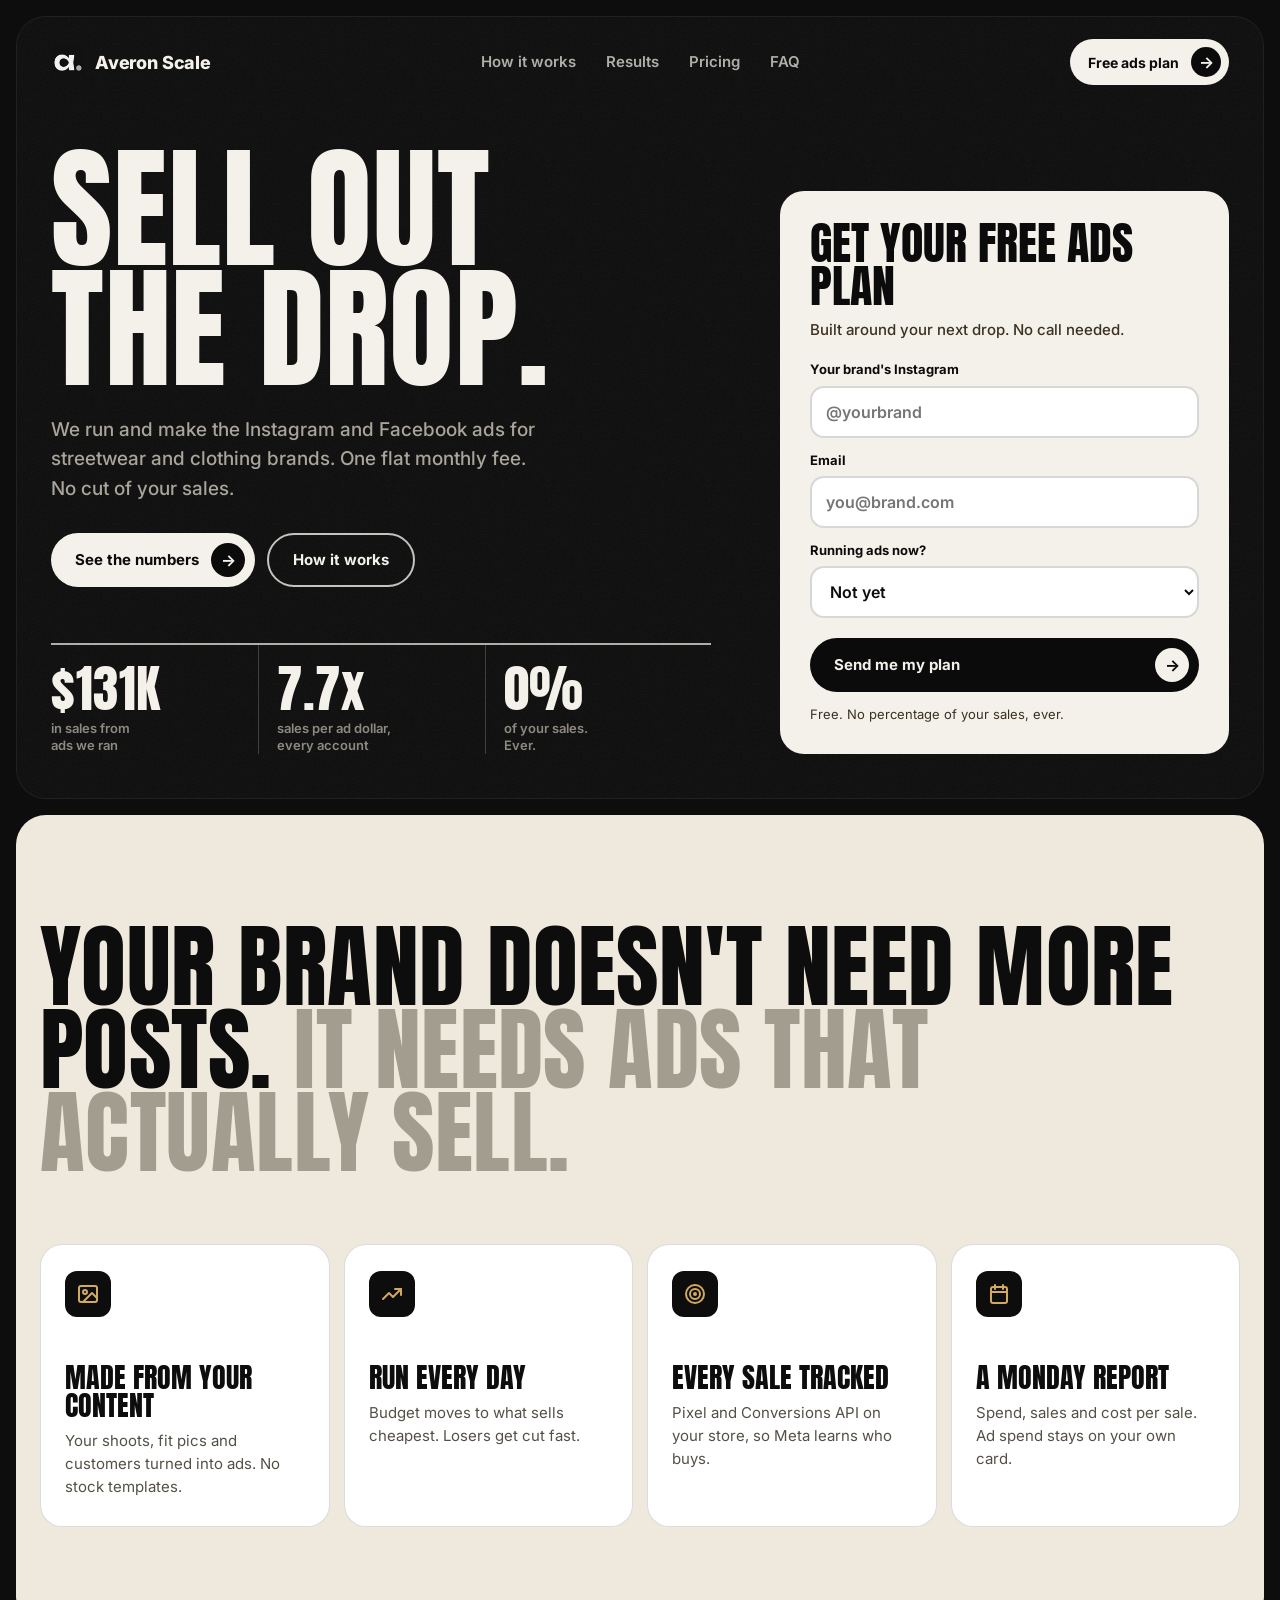
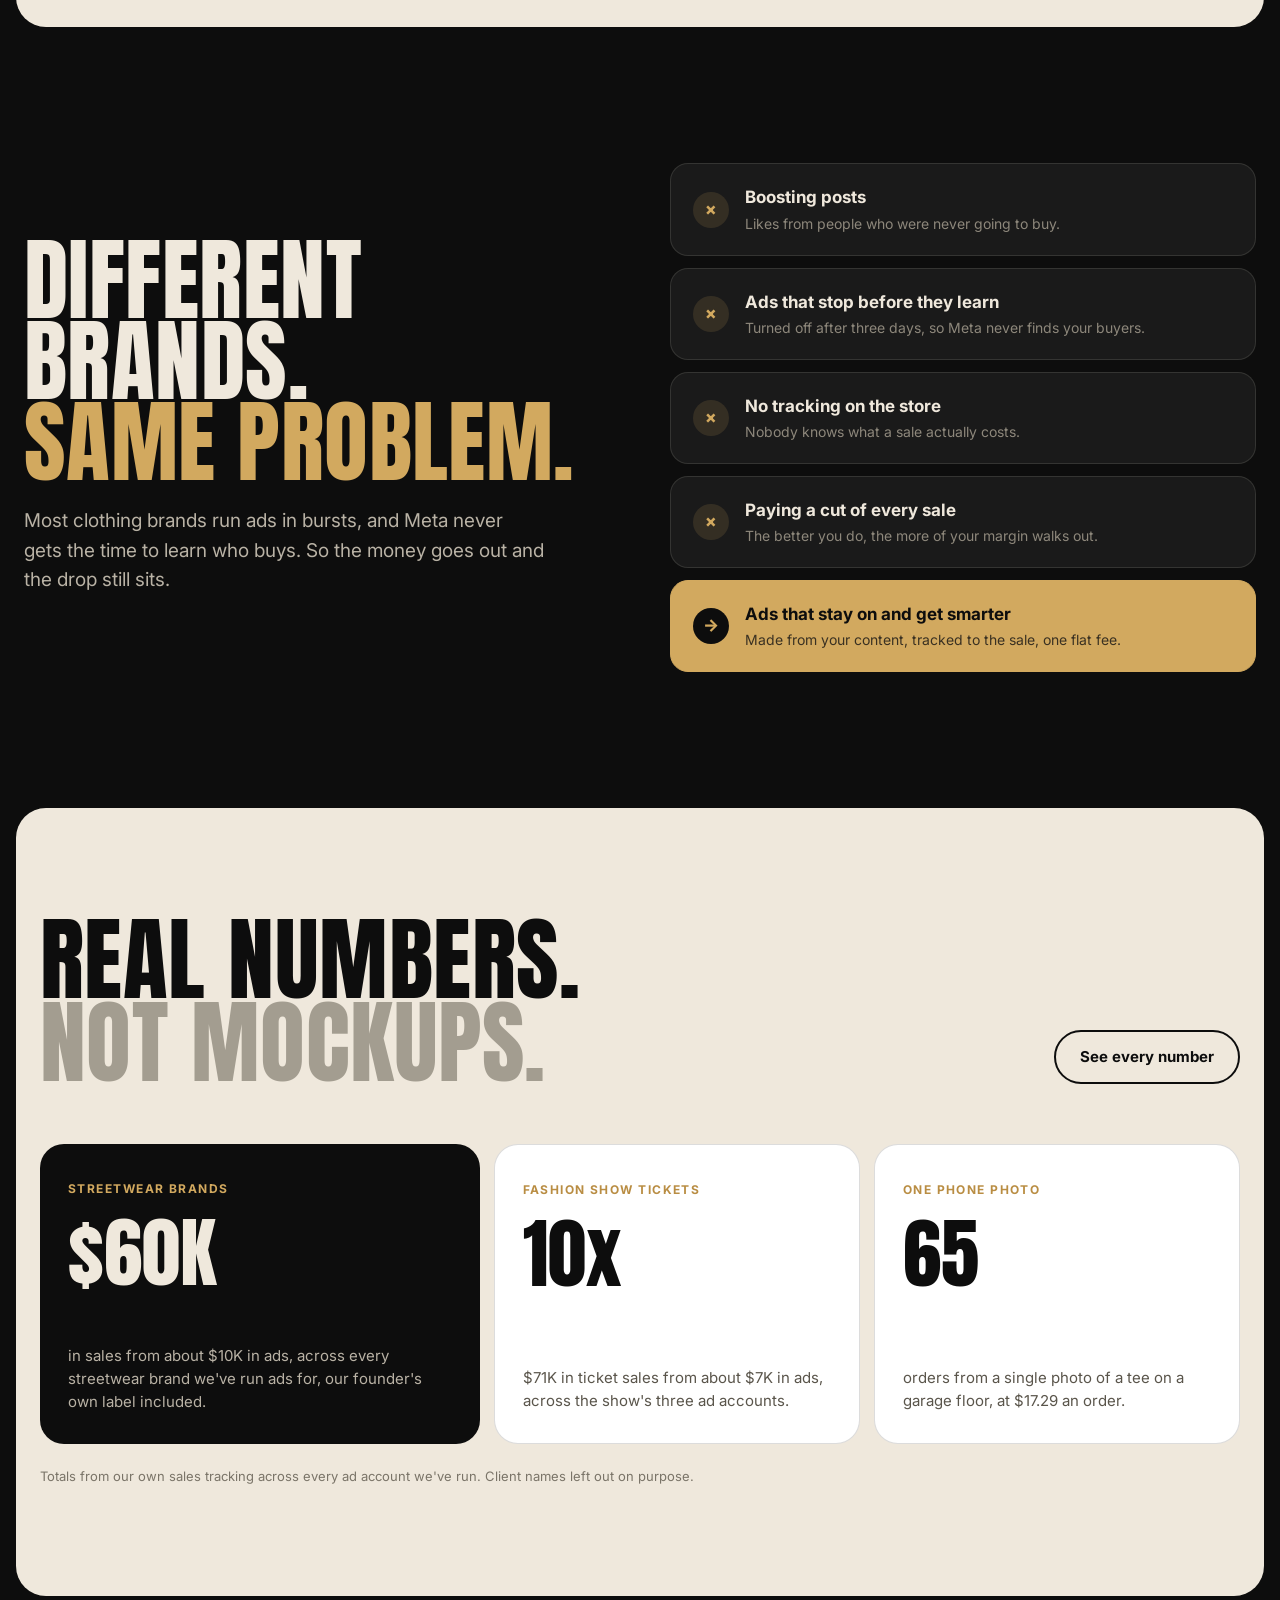
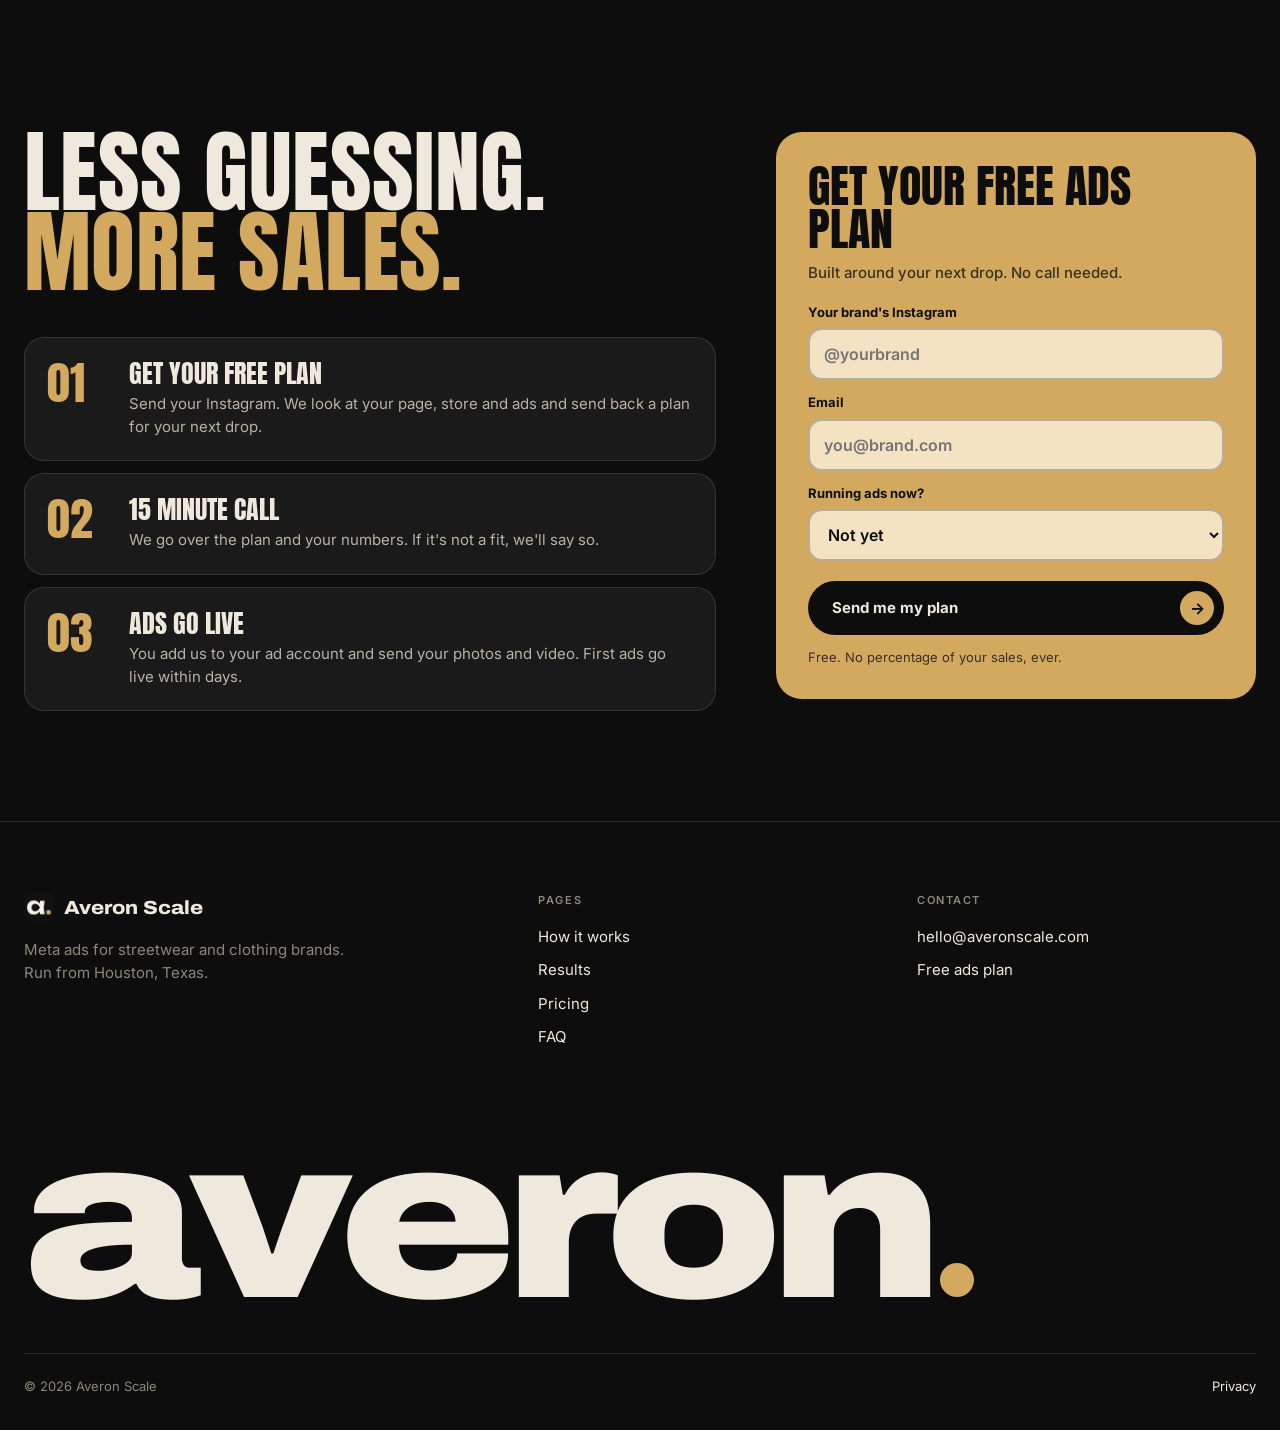
==== commit b0660319: "Results: totals from Trevelian's own tracking (streetwear ~$10K to ~$60K, show ~$7K to ~$71K); drop " ====
--- a/index.html
+++ b/index.html
@@ -199,8 +199,8 @@
         <a class="btn wline" href="/how-it-works/">How it works</a>
       </div>
       <div class="stats">
-        <div class="stat"><b>$27,815</b><span>in sales from<br>ads we ran</span></div>
-        <div class="stat"><b>250</b><span>orders tracked<br>in Meta</span></div>
+        <div class="stat"><b>$131K</b><span>in sales from<br>ads we ran</span></div>
+        <div class="stat"><b>7.7x</b><span>sales per ad dollar,<br>every account</span></div>
         <div class="stat"><b>0%</b><span>of your sales.<br>Ever.</span></div>
       </div>
     </div>
@@ -256,11 +256,11 @@
       <a class="btn line" href="/results/">See every number</a>
     </div>
     <div class="res-grid">
-      <div class="res k"><div><small>Streetwear label</small><div class="num">$8,195</div></div><p>in sales from $3,842 in ads. 170 orders across tees, sweats and hoodies.</p></div>
-      <div class="res w"><div><small>Fashion show tickets</small><div class="num">5.30x</div></div><p>$19,620 in sales from $3,700 in ads. 74 of the 80 orders came from one video campaign.</p></div>
-      <div class="res w"><div><small>Cold traffic</small><div class="num">45</div></div><p>orders from people new to the brand, at $16.38 an order.</p></div>
-    </div>
-    <p class="note">Purchases as Meta reports them, full account history, read Nov 23, 2026. Client names left out on purpose.</p>
+      <div class="res k"><div><small>Streetwear brands</small><div class="num">$60K</div></div><p>in sales from about $10K in ads, across every streetwear brand we've run ads for, our founder's own label included.</p></div>
+      <div class="res w"><div><small>Fashion show tickets</small><div class="num">10x</div></div><p>$71K in ticket sales from about $7K in ads, across the show's three ad accounts.</p></div>
+      <div class="res w"><div><small>One phone photo</small><div class="num">65</div></div><p>orders from a single photo of a tee on a garage floor, at $17.29 an order.</p></div>
+    </div>
+    <p class="note">Totals from our own sales tracking across every ad account we've run. Client names left out on purpose.</p>
   </div>
 </section>
 
